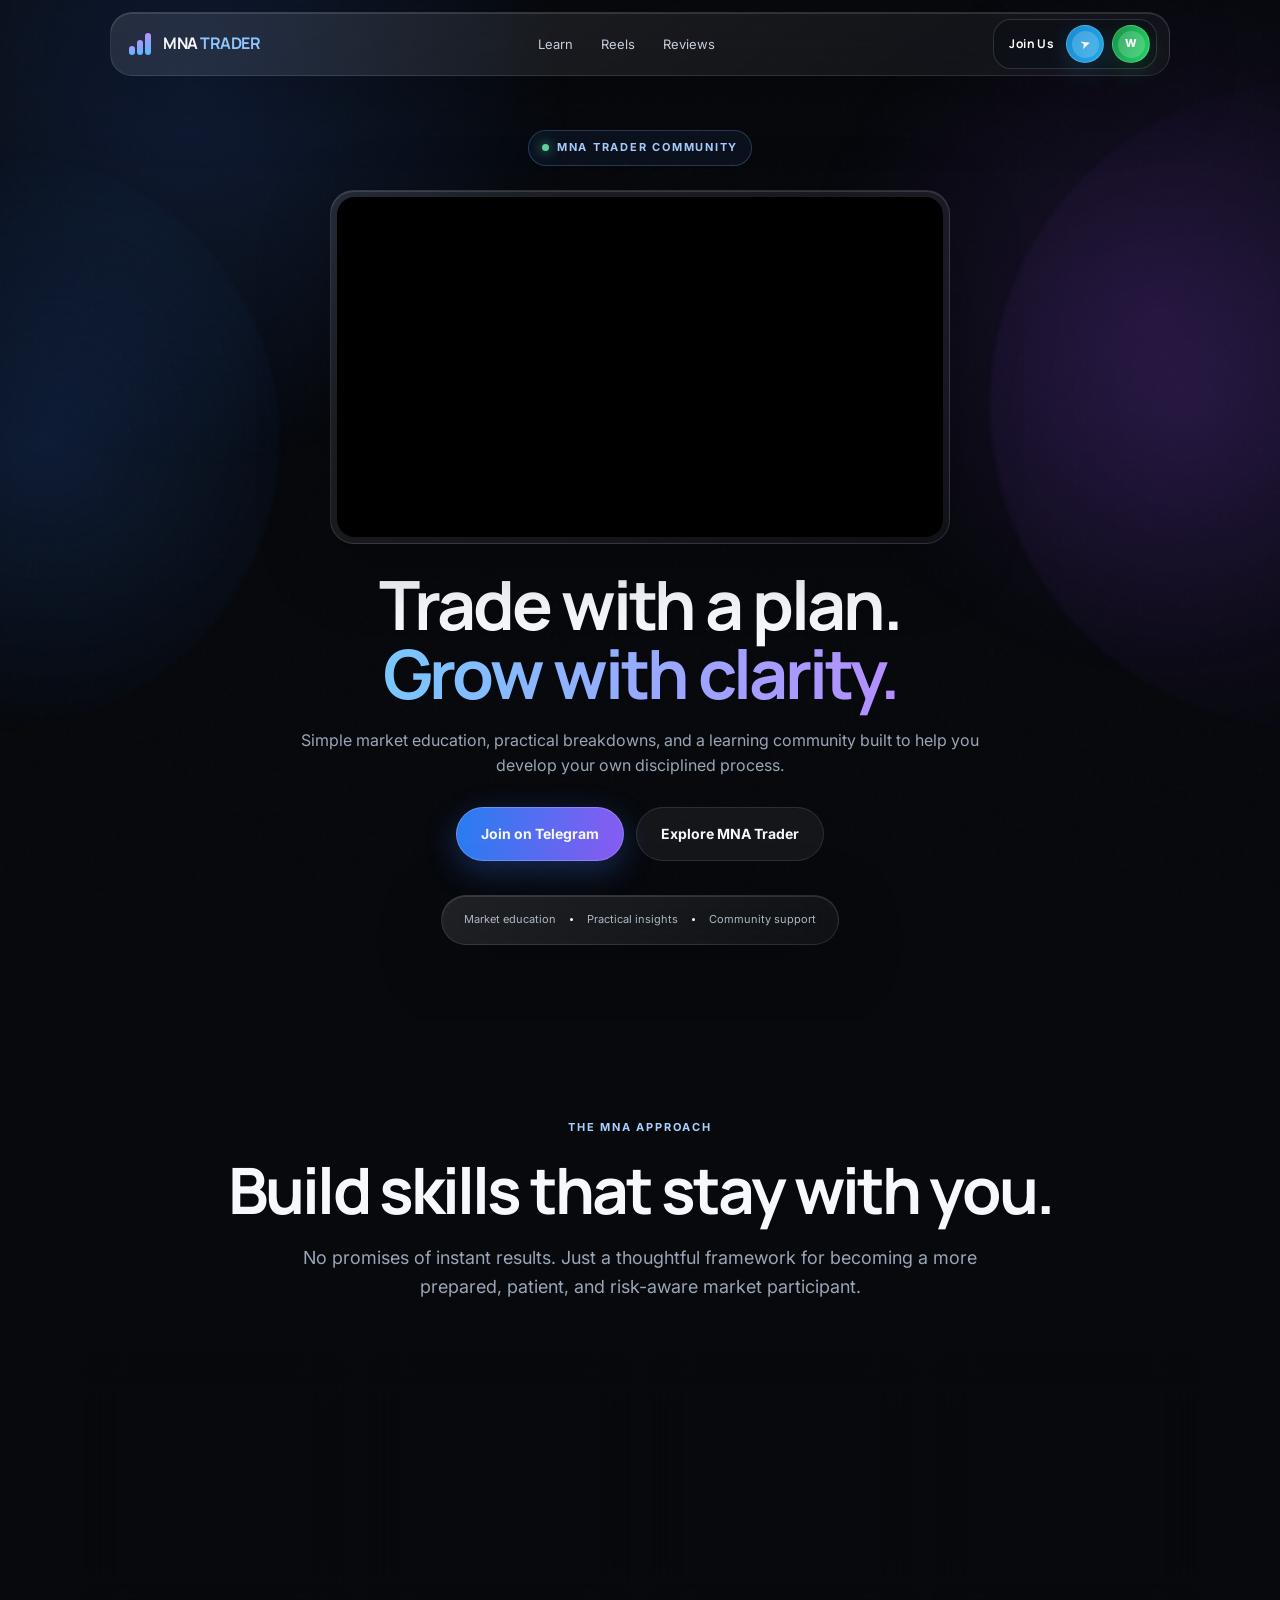
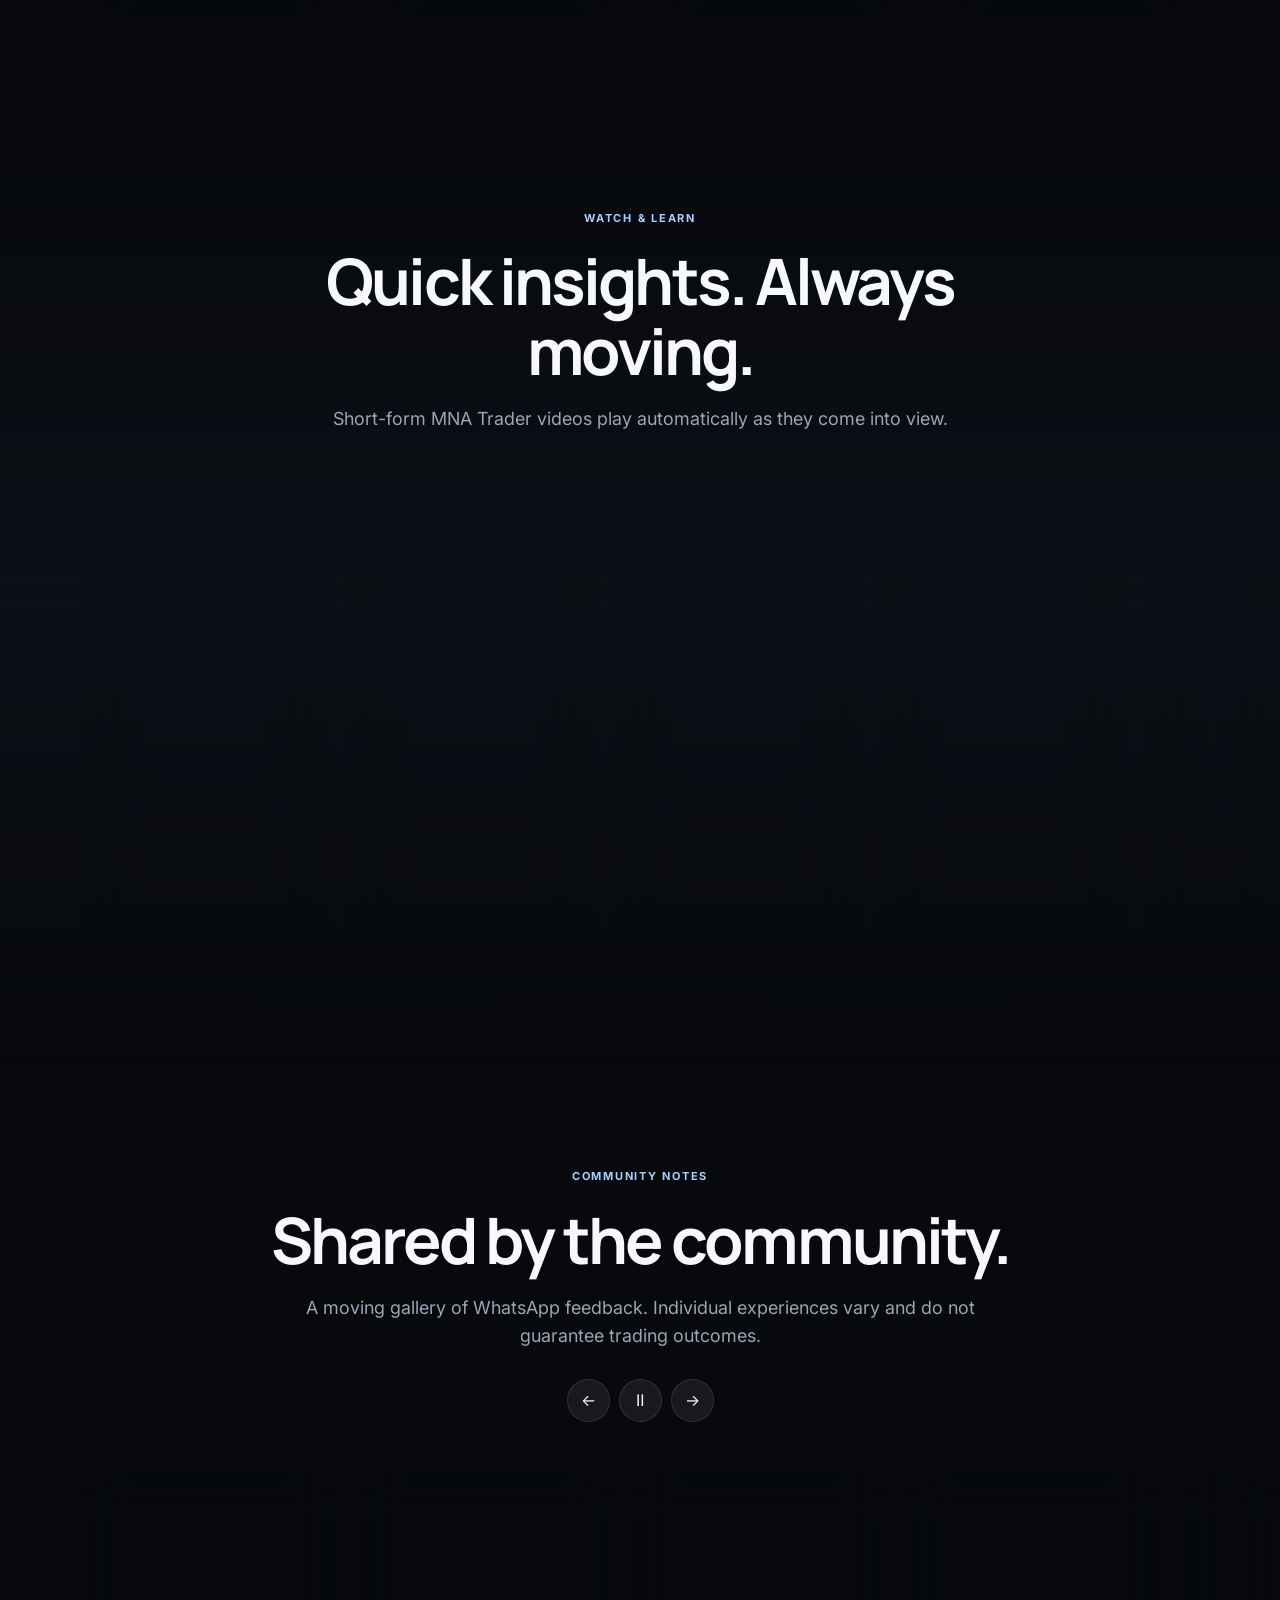
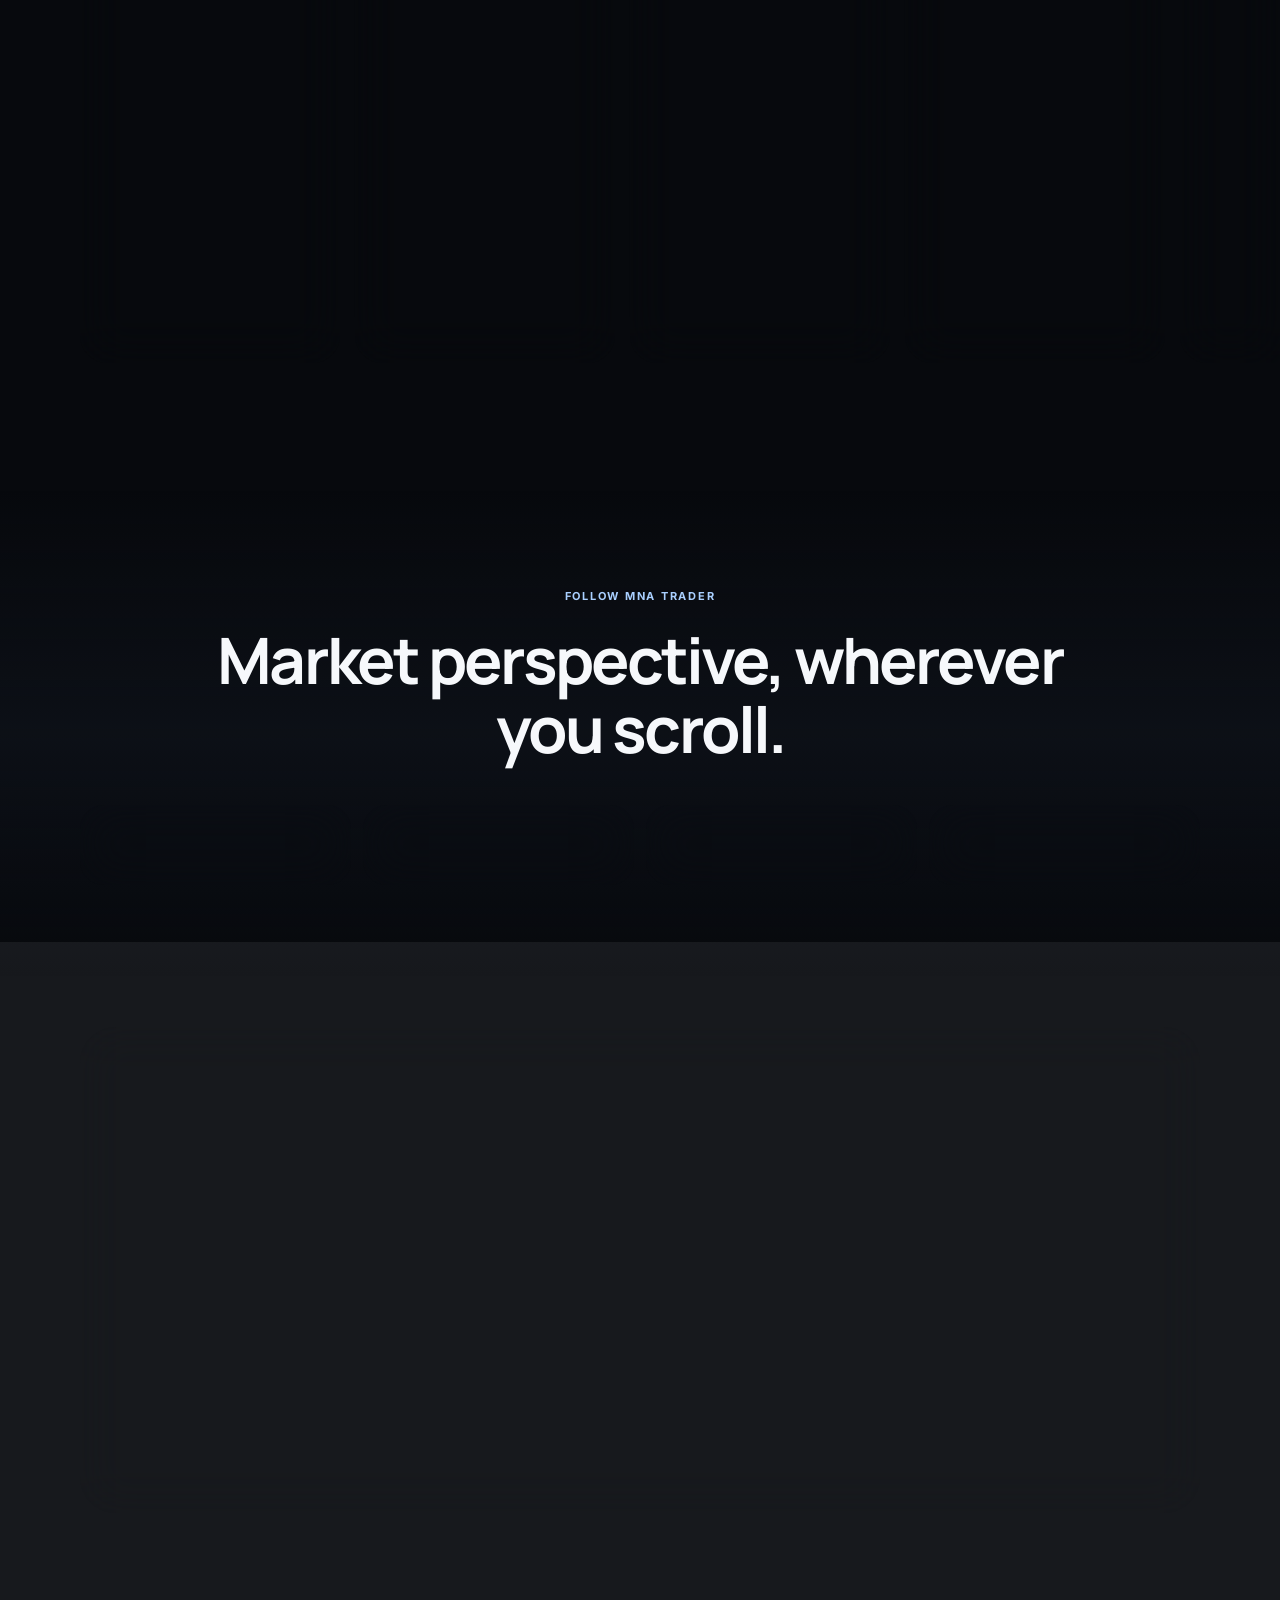
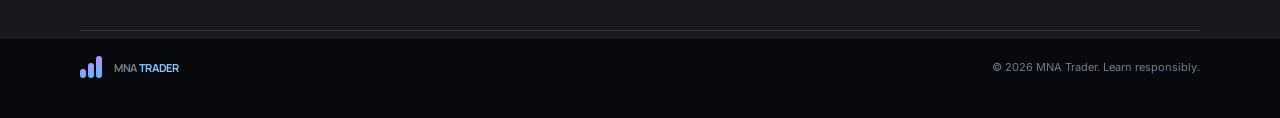
==== index.html @ 32de64db "Refine community header and video reels" ====
<!doctype html>
<html lang="en">
<head>
  <meta charset="utf-8">
  <meta name="viewport" content="width=device-width,initial-scale=1,viewport-fit=cover">
  <meta name="theme-color" content="#080b10">
  <meta name="description" content="MNA Trader — practical market education, trading insights, and a focused learning community.">
  <title>MNA Trader — Learn. Practice. Progress.</title>
  <link rel="preconnect" href="https://fonts.googleapis.com">
  <link rel="preconnect" href="https://fonts.gstatic.com" crossorigin>
  <link href="https://fonts.googleapis.com/css2?family=Inter:wght@400;500;600;700;800&amp;family=Manrope:wght@600;700;800&amp;display=swap" rel="stylesheet">
  <link rel="stylesheet" href="styles.css">
</head>
<body>
  <a class="skip-link" href="#main">Skip to content</a>
  <div class="aurora" aria-hidden="true"></div>
  <header class="nav-shell">
    <nav class="nav glass" aria-label="Main navigation">
      <a class="brand" href="#home" aria-label="MNA Trader home"><span class="brand-icon"><i></i><i></i><i></i></span><span>MNA <b>TRADER</b></span></a>
      <div class="nav-links"><a href="#learn">Learn</a><a href="#reels">Reels</a><a href="#reviews">Reviews</a></div>
      <div class="join-bar" aria-label="Join the MNA Trader community">
        <strong>Join Us</strong>
        <a class="platform-button telegram-button" href="https://t.me/mnatraderofficial12" target="_blank" rel="noopener noreferrer" aria-label="Join MNA Trader on Telegram"><span class="platform-icon" aria-hidden="true">➤</span></a>
        <a class="platform-button whatsapp-button" href="https://whatsapp.com/channel/0029VadVxmPKWEKjRLYmUD0N" target="_blank" rel="noopener noreferrer" aria-label="Join MNA Trader on WhatsApp"><span class="platform-icon" aria-hidden="true">W</span></a>
      </div>
    </nav>
  </header>

  <main id="main">
    <section class="hero section" id="home">
      <div class="hero-orb orb-one" aria-hidden="true"></div><div class="hero-orb orb-two" aria-hidden="true"></div>
      <div class="wrap hero-inner">
        <div class="status"><span></span> MNA Trader community</div>
        <div class="video-shell hero-video glass">
          <iframe src="https://www.youtube.com/embed/bRm7kFNeFwo?autoplay=1&amp;mute=1&amp;loop=1&amp;playlist=bRm7kFNeFwo&amp;controls=1&amp;rel=0" title="MNA Trader introduction" allow="autoplay; encrypted-media; picture-in-picture" allowfullscreen></iframe>
        </div>
        <h1>Trade with a plan.<br><em>Grow with clarity.</em></h1>
        <p class="lead">Simple market education, practical breakdowns, and a learning community built to help you develop your own disciplined process.</p>
        <div class="hero-actions">
          <a class="pill primary" href="https://t.me/mnatraderofficial12" target="_blank" rel="noopener noreferrer">Join on Telegram</a>
          <a class="pill ghost" href="#learn">Explore MNA Trader</a>
        </div>
        <div class="trust-strip glass"><span>Market education</span><i></i><span>Practical insights</span><i></i><span>Community support</span></div>
      </div>
    </section>

    <section class="section learn" id="learn">
      <div class="wrap center"><span class="kicker">The MNA approach</span><h2>Build skills that stay with you.</h2><p class="section-copy">No promises of instant results. Just a thoughtful framework for becoming a more prepared, patient, and risk-aware market participant.</p>
        <div class="benefit-grid">
          <article class="glass"><span class="icon">⌁</span><small>01</small><h3>Read context</h3><p>Learn to identify structure, momentum, and the price areas that matter.</p></article>
          <article class="glass"><span class="icon">◎</span><small>02</small><h3>Manage risk</h3><p>Plan invalidation and position size before thinking about potential reward.</p></article>
          <article class="glass"><span class="icon">◇</span><small>03</small><h3>Build discipline</h3><p>Use repeatable routines to review decisions and improve over time.</p></article>
          <article class="glass"><span class="icon">↗</span><small>04</small><h3>Stay connected</h3><p>Follow regular market content and learn alongside the MNA community.</p></article>
        </div>
      </div>
    </section>

    <section class="section reels-section" id="reels">
      <div class="wrap center"><span class="kicker">Watch &amp; learn</span><h2>Quick insights. Always moving.</h2><p class="section-copy">Short-form MNA Trader videos play automatically as they come into view.</p></div>
      <div class="reel-marquee" tabindex="0" aria-label="MNA Trader video reels. Swipe or scroll horizontally to browse.">
        <div class="reel-track">
          <article class="reel glass"><video loop playsinline preload="metadata"><source src="reels/16%20a%20done%20tws.mp4" type="video/mp4"></video></article>
          <article class="reel glass"><video loop playsinline preload="metadata"><source src="reels/IMG_1175.mp4" type="video/mp4"></video></article>
          <article class="reel glass"><video loop playsinline preload="metadata"><source src="reels/kamiyabiyan_2.mp4" type="video/mp4"></video></article>
          <article class="reel glass"><video loop playsinline preload="metadata"><source src="10%20A%20Rw%20Prob3%201.mp4" type="video/mp4"></video></article>
          <article class="reel glass"><video loop playsinline preload="metadata"><source src="10%20A%20Rw%20Prob3%201_1.mp4" type="video/mp4"></video></article>
        </div>
      </div>
    </section>

    <section class="section reviews-section" id="reviews">
      <div class="wrap center"><span class="kicker">Community notes</span><h2>Shared by the community.</h2><p class="section-copy">A moving gallery of WhatsApp feedback. Individual experiences vary and do not guarantee trading outcomes.</p>
        <div class="review-controls"><button class="round-control prev" type="button" aria-label="Previous reviews">←</button><button class="round-control pause" type="button" aria-label="Pause review carousel">Ⅱ</button><button class="round-control next" type="button" aria-label="Next reviews">→</button></div>
      </div>
      <div class="review-viewport" tabindex="0" aria-label="Community review screenshots"><div class="review-track"></div></div>
    </section>

    <section class="section social-section">
      <div class="wrap center"><span class="kicker">Follow MNA Trader</span><h2>Market perspective, wherever you scroll.</h2>
        <div class="social-grid">
          <a class="social glass whatsapp" href="https://whatsapp.com/channel/0029VadVxmPKWEKjRLYmUD0N" target="_blank" rel="noopener noreferrer"><span>W</span><div><small>Updates on</small><b>WhatsApp</b></div></a>
          <a class="social glass telegram" href="https://t.me/mnatraderofficial12" target="_blank" rel="noopener noreferrer"><span>➤</span><div><small>Community on</small><b>Telegram</b></div></a>
          <a class="social glass tiktok" href="https://www.tiktok.com/@mnatrader.1?_r=1&amp;_t=ZN-990gDScdL7e" target="_blank" rel="noopener noreferrer"><span>♪</span><div><small>Shorts on</small><b>TikTok</b></div></a>
          <a class="social glass youtube" href="https://youtube.com/@mnatrader.1?si=cxPwHXHY-78F4RWt" target="_blank" rel="noopener noreferrer"><span>▶</span><div><small>Videos on</small><b>YouTube</b></div></a>
        </div>
      </div>
    </section>

    <section class="section final-cta"><div class="wrap"><div class="cta-card glass center"><span class="kicker">Your next step</span><h2>Learn the market.<br>Own your decisions.</h2><p>Join MNA Trader for educational market content and community updates.</p><div class="join-bar cta-join-bar" aria-label="Join the MNA Trader community"><strong>Join Us</strong><a class="platform-button telegram-button" href="https://t.me/mnatraderofficial12" target="_blank" rel="noopener noreferrer" aria-label="Join MNA Trader on Telegram"><span class="platform-icon" aria-hidden="true">➤</span></a><a class="platform-button whatsapp-button" href="https://whatsapp.com/channel/0029VadVxmPKWEKjRLYmUD0N" target="_blank" rel="noopener noreferrer" aria-label="Join MNA Trader on WhatsApp"><span class="platform-icon" aria-hidden="true">W</span></a></div><small>Trading involves substantial risk. Content is educational, not financial advice.</small></div></div></section>
  </main>
  <footer><div class="wrap footer-inner"><a class="brand" href="#home"><span class="brand-icon"><i></i><i></i><i></i></span><span>MNA <b>TRADER</b></span></a><p>© <span id="year"></span> MNA Trader. Learn responsibly.</p></div></footer>
  <script src="script.js"></script>
</body>
</html>
---- styles.css ----
:root{--bg:#07090d;--surface:#11151d;--text:#f6f8fb;--muted:#9aa5b5;--blue:#66b4ff;--violet:#a985ff;--line:rgba(255,255,255,.11);--glass:rgba(255,255,255,.065);--display:"Manrope",sans-serif;--sans:"Inter",sans-serif}*{box-sizing:border-box}html{scroll-behavior:smooth}body{margin:0;background:var(--bg);color:var(--text);font-family:var(--sans);line-height:1.6;overflow-x:hidden}body:before{content:"";position:fixed;inset:0;pointer-events:none;opacity:.018;background-image:url("data:image/svg+xml,%3Csvg viewBox='0 0 160 160' xmlns='http://www.w3.org/2000/svg'%3E%3Cfilter id='n'%3E%3CfeTurbulence baseFrequency='.8' numOctaves='4'/%3E%3C/filter%3E%3Crect width='100%25' height='100%25' filter='url(%23n)'/%3E%3C/svg%3E")}a{color:inherit;text-decoration:none}button{font:inherit;color:inherit}.wrap{width:min(1120px,calc(100% - 32px));margin:auto}.narrow{max-width:900px}.section{padding:92px 0;position:relative}.center{text-align:center}.glass{background:linear-gradient(145deg,rgba(255,255,255,.1),rgba(255,255,255,.035));border:1px solid var(--line);box-shadow:inset 0 1px 0 rgba(255,255,255,.12),0 20px 70px rgba(0,0,0,.25);backdrop-filter:blur(24px);-webkit-backdrop-filter:blur(24px)}.skip-link{position:fixed;z-index:100;left:12px;top:12px;padding:10px;background:#fff;color:#000;transform:translateY(-150%);border-radius:12px}.skip-link:focus{transform:none}.aurora{position:fixed;inset:0;pointer-events:none;background:radial-gradient(circle at 15% 10%,rgba(61,125,255,.17),transparent 28%),radial-gradient(circle at 90% 35%,rgba(155,78,255,.13),transparent 28%)}.nav-shell{position:fixed;z-index:50;left:0;right:0;top:max(12px,env(safe-area-inset-top));padding:0 14px}.nav{max-width:1060px;margin:auto;height:64px;border-radius:22px;padding:0 12px 0 18px;display:flex;align-items:center;justify-content:space-between}.brand{display:flex;align-items:center;gap:9px;font-family:var(--display);font-weight:700;letter-spacing:-.03em}.brand b{color:#8dc8ff}.brand-icon{display:flex;align-items:end;gap:2px;width:25px;height:22px}.brand-icon i{display:block;width:6px;background:linear-gradient(#b792ff,#58b9ff);border-radius:4px}.brand-icon i:nth-child(1){height:9px}.brand-icon i:nth-child(2){height:15px}.brand-icon i:nth-child(3){height:22px}.nav-links{display:flex;gap:28px;font-size:13px;color:#c6ceda}.nav-links a:hover{color:#fff}.pill{min-height:54px;border-radius:999px;padding:0 24px;display:inline-flex;align-items:center;justify-content:center;gap:14px;font-weight:700;font-size:14px;border:1px solid var(--line);transition:.25s}.pill:hover{transform:translateY(-2px);filter:brightness(1.1)}.nav-community{display:flex;align-items:center;gap:8px}.platform-button{min-height:42px;padding:0 15px;border:1px solid rgba(255,255,255,.2);border-radius:999px;display:inline-flex;align-items:center;gap:8px;font-size:11px;font-weight:700;transition:transform .2s,filter .2s,box-shadow .2s}.platform-button:hover{transform:translateY(-2px);filter:brightness(1.08)}.platform-icon{width:24px;height:24px;border-radius:50%;display:grid;place-items:center;font-size:11px;font-weight:800;background:rgba(255,255,255,.18)}.telegram-button{background:linear-gradient(115deg,#168bd2,#28a8ea);box-shadow:0 8px 24px rgba(34,158,217,.2)}.telegram-button .platform-icon{transform:rotate(-18deg)}.whatsapp-button{background:linear-gradient(115deg,#159447,#25d366);box-shadow:0 8px 24px rgba(37,211,102,.18)}.primary{background:linear-gradient(100deg,#277df1,#8a5bf2);border-color:rgba(255,255,255,.22);box-shadow:0 10px 32px rgba(61,119,255,.3)}.ghost{background:rgba(255,255,255,.055)}.hero{min-height:850px;display:flex;align-items:center;overflow:hidden;padding-top:150px}.hero-inner{position:relative;z-index:2;text-align:center;max-width:940px}.status,.kicker{display:inline-flex;align-items:center;gap:8px;color:#a9cfff;text-transform:uppercase;letter-spacing:.16em;font-size:11px;font-weight:700}.status{padding:8px 13px;border:1px solid rgba(126,185,255,.25);border-radius:999px;background:rgba(80,135,255,.08)}.status span{width:7px;height:7px;border-radius:50%;background:#62d69f;box-shadow:0 0 12px #62d69f}h1,h2,h3,p{margin-top:0}h1,h2,h3{font-family:var(--display);letter-spacing:-.045em}h1{font-size:clamp(50px,8.2vw,100px);line-height:1.01;margin:28px 0 27px}h1 em{font-style:normal;background:linear-gradient(100deg,#78c8ff,#b58dff);-webkit-background-clip:text;background-clip:text;color:transparent}.lead,.section-copy{color:var(--muted);font-size:18px;max-width:680px;margin:0 auto}.hero-actions{display:flex;justify-content:center;gap:12px;margin:36px 0 44px}.trust-strip{width:max-content;max-width:100%;margin:auto;padding:15px 22px;border-radius:999px;display:flex;align-items:center;justify-content:center;gap:14px;color:#aeb7c3;font-size:11px}.trust-strip i{width:3px;height:3px;border-radius:50%;background:#fff}.hero-orb{position:absolute;border-radius:50%;filter:blur(2px);opacity:.5}.orb-one{width:580px;height:580px;left:-300px;top:150px;background:radial-gradient(circle at 60%,rgba(53,128,255,.34),transparent 67%)}.orb-two{width:650px;height:650px;right:-360px;top:80px;background:radial-gradient(circle at 30%,rgba(151,77,255,.28),transparent 67%)}h2{font-size:clamp(36px,6vw,64px);line-height:1.08;margin:17px auto 20px;max-width:850px}.watch,.reels-section,.social-section{background:linear-gradient(180deg,transparent,rgba(17,22,31,.55),transparent)}.video-shell{margin-top:42px;padding:8px;border-radius:32px;overflow:hidden}.video-shell iframe{display:block;width:100%;aspect-ratio:16/9;border:0;border-radius:24px;background:#000}.microcopy{color:#707c8c;font-size:11px;margin:14px 0}.microcopy span{color:#54d995}.benefit-grid{display:grid;grid-template-columns:repeat(4,1fr);gap:14px;margin-top:48px;text-align:left}.benefit-grid article{border-radius:26px;padding:26px;min-height:270px;position:relative}.benefit-grid small{position:absolute;right:22px;top:20px;color:#687487}.icon{width:50px;height:50px;display:grid;place-items:center;border-radius:17px;background:linear-gradient(140deg,rgba(78,164,255,.25),rgba(145,91,245,.18));color:#91caff;font-size:24px}.benefit-grid h3{font-size:20px;margin:40px 0 8px}.benefit-grid p{font-size:13px;color:var(--muted);margin:0}.reel-marquee{overflow-x:auto;overflow-y:hidden;margin-top:45px;padding:20px 0 35px;scrollbar-width:none;scroll-snap-type:x mandatory;overscroll-behavior-inline:contain;-webkit-overflow-scrolling:touch;touch-action:pan-x}.reel-marquee::-webkit-scrollbar{display:none}.reel-track{display:flex;width:max-content;gap:16px;padding:0 max(16px,calc((100vw - 1120px)/2))}.reel{width:250px;aspect-ratio:9/16;border-radius:30px;padding:6px;overflow:hidden;position:relative;flex:none;scroll-snap-align:center}.reel video{width:100%;height:100%;display:block;object-fit:cover;border-radius:24px;background:#111}.sound-toggle{position:absolute;right:15px;bottom:15px;border:1px solid rgba(255,255,255,.18);background:rgba(5,8,12,.65);backdrop-filter:blur(10px);border-radius:999px;padding:7px 10px;font-size:9px;cursor:pointer}.review-controls{display:flex;justify-content:center;gap:9px;margin:28px 0 35px}.round-control{width:43px;height:43px;border-radius:50%;border:1px solid var(--line);background:var(--glass);cursor:pointer;transition:.2s}.round-control:hover{background:rgba(255,255,255,.14)}.review-viewport{overflow:auto;scrollbar-width:none;scroll-snap-type:x mandatory;padding:10px 0 35px}.review-viewport::-webkit-scrollbar{display:none}.review-track{display:flex;gap:15px;width:max-content;padding:0 max(16px,calc((100vw - 1120px)/2))}.review-card{width:260px;flex:none;padding:7px;border-radius:27px;scroll-snap-align:center}.review-card img{width:100%;height:480px;display:block;object-fit:cover;object-position:top;border-radius:21px;background:#111}.social-grid{display:grid;grid-template-columns:repeat(4,1fr);gap:12px;margin-top:42px}.social{padding:18px;border-radius:24px;display:flex;align-items:center;text-align:left;gap:12px;transition:.25s}.social:hover{transform:translateY(-4px)}.social>span{width:42px;height:42px;border-radius:14px;display:grid;place-items:center;background:rgba(255,255,255,.08);font-weight:800}.social div{display:flex;flex-direction:column}.social small{color:var(--muted);font-size:10px}.social b{font-size:14px}.social i{margin-left:auto;font-style:normal;color:#7d8897}.whatsapp>span{color:#4ddd8a}.telegram>span{color:#62baff}.tiktok>span{color:#ff78b1}.youtube>span{color:#ff6c6c}.final-cta{padding-top:50px}.cta-card{padding:70px 25px;border-radius:36px;background:radial-gradient(circle at 50% 0,rgba(107,109,255,.23),transparent 55%),var(--glass)}.cta-card p{color:var(--muted)}.cta-card .pill{margin:10px 0 25px}.cta-card small{display:block;color:#727d8c;font-size:10px}footer{padding:25px 0 40px}.footer-inner{border-top:1px solid var(--line);padding-top:25px;display:flex;align-items:center;justify-content:space-between;color:#737e8c;font-size:11px}.footer-inner p{margin:0}@media(max-width:900px){.nav-links{display:none}.benefit-grid,.social-grid{grid-template-columns:1fr 1fr}.hero{min-height:780px}.section{padding:76px 0}}@media(max-width:620px){.nav{height:58px;border-radius:20px;padding-left:14px}.brand{font-size:13px}.nav-community{gap:5px}.platform-button{min-height:38px;padding:0 8px}.platform-label{display:none}.platform-icon{width:22px;height:22px}.hero{padding-top:125px;min-height:760px}.hero-actions{flex-direction:column;max-width:310px;margin:32px auto 40px}.trust-strip{border-radius:22px;flex-wrap:wrap;gap:8px 12px;padding:12px 16px}.trust-strip span{font-size:9px}h1{font-size:49px}.lead,.section-copy{font-size:15px}.video-shell{border-radius:23px;padding:5px;margin-top:32px}.video-shell iframe{border-radius:18px}.benefit-grid{grid-template-columns:1fr;gap:12px}.benefit-grid article{min-height:220px}.social-grid{grid-template-columns:1fr}.reel{width:210px}.review-card{width:230px}.review-card img{height:425px}.cta-card{padding:55px 20px;border-radius:28px}.footer-inner{flex-direction:column;gap:15px;text-align:center}}@media(prefers-reduced-motion:reduce){html{scroll-behavior:auto}}

/* Shared community join bar */
.join-bar{display:flex;align-items:center;gap:8px;padding:5px 6px 5px 15px;border:1px solid rgba(255,255,255,.14);border-radius:18px;background:rgba(8,12,19,.42)}
.join-bar strong{margin-right:4px;color:#fff;font-family:var(--display);font-size:12px;letter-spacing:.03em;white-space:nowrap}
.join-bar .platform-button{width:38px;min-height:38px;padding:0;justify-content:center}
.join-bar .platform-icon{width:27px;height:27px}
.hero{min-height:auto;padding-top:130px;padding-bottom:76px}
.hero-video{width:min(620px,100%);margin:24px auto 0;padding:6px;border-radius:24px}
.hero-video iframe{border-radius:18px}
.hero h1{font-size:clamp(38px,5.5vw,68px);margin:26px 0 20px}
.hero .lead{font-size:16px}
.hero-actions{margin:28px 0 34px}
.social{justify-content:center;text-align:center}
.social div{align-items:center}
.cta-join-bar{width:max-content;max-width:100%;margin:26px auto}
.cta-card .cta-join-bar+small{margin-top:4px}
@media(max-width:620px){.nav{padding-right:7px}.join-bar{gap:5px;padding:4px 5px 4px 10px}.join-bar strong{font-size:11px;margin-right:2px}.join-bar .platform-button{width:34px;min-height:34px}.join-bar .platform-icon{width:24px;height:24px}.hero{padding-top:105px;min-height:auto}.hero-video{width:min(100%,480px);margin-top:18px}.hero h1{font-size:38px;line-height:1.06;margin-top:22px}}
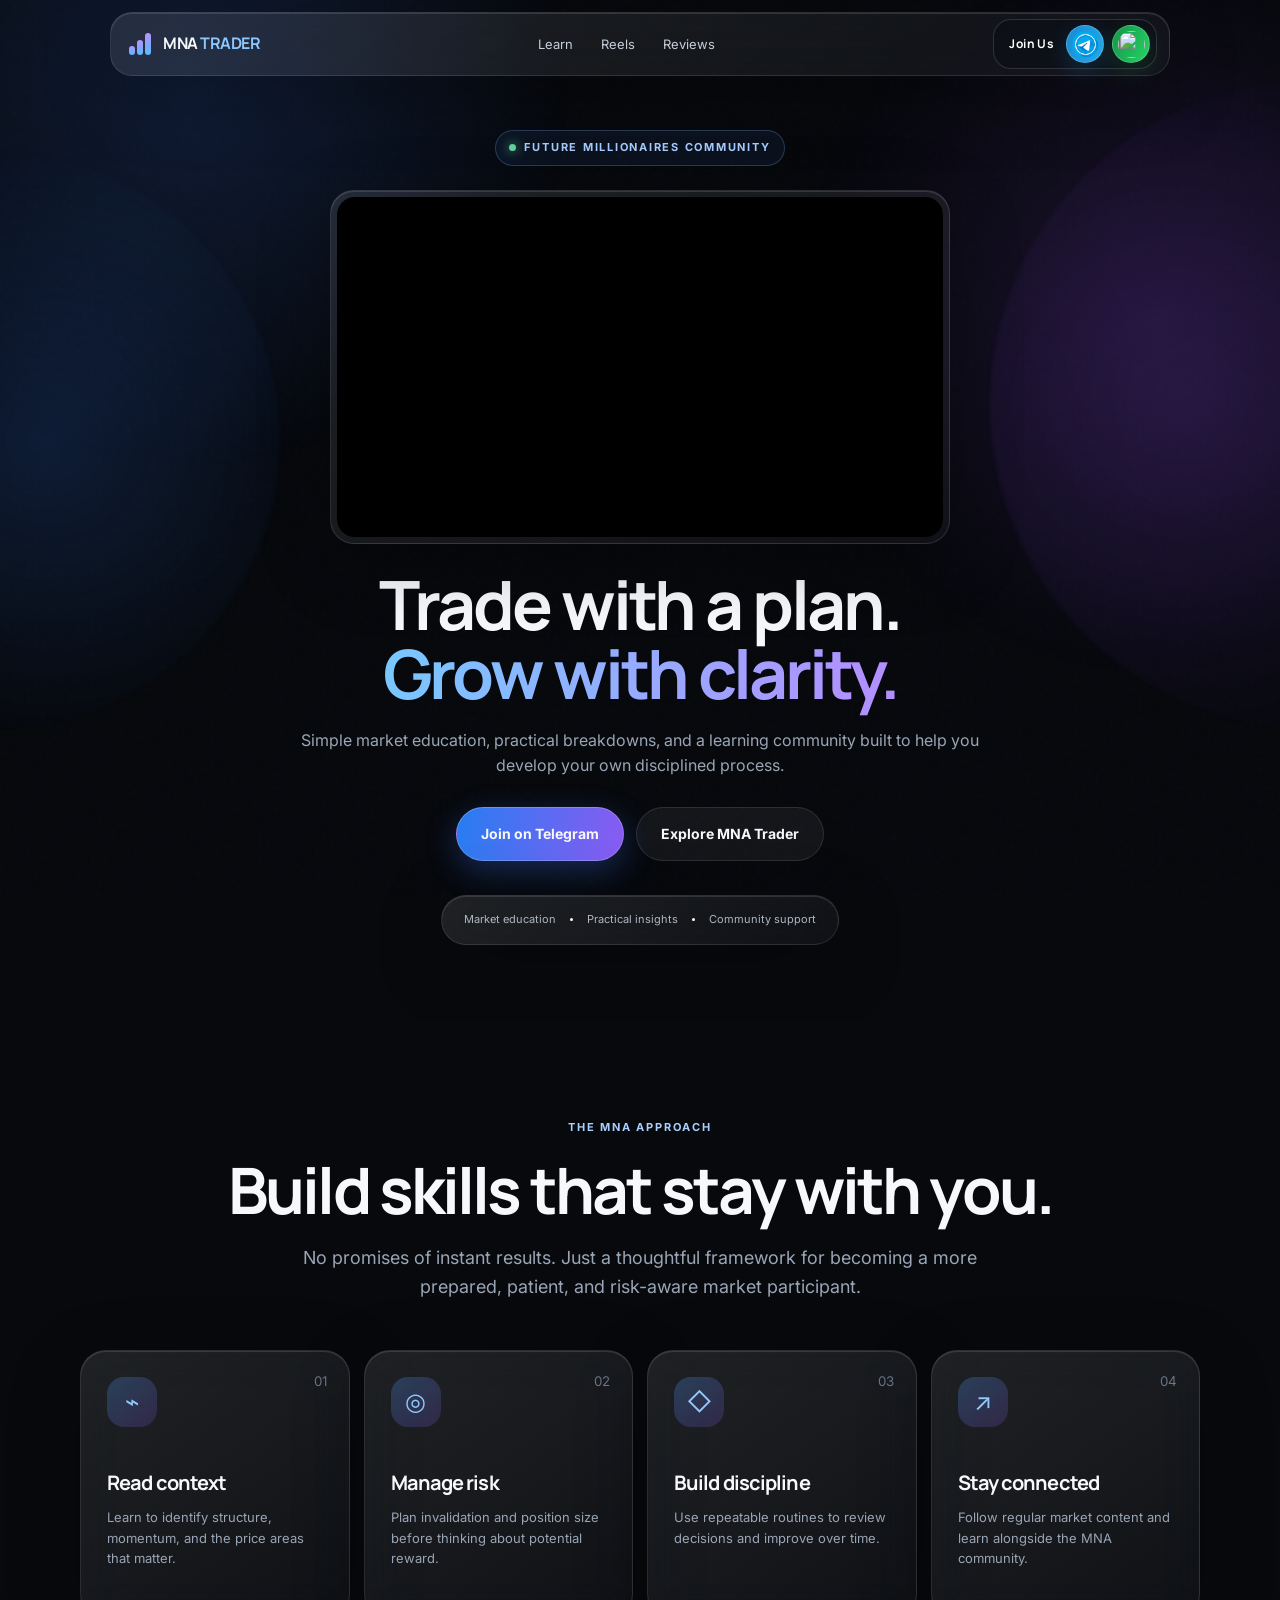
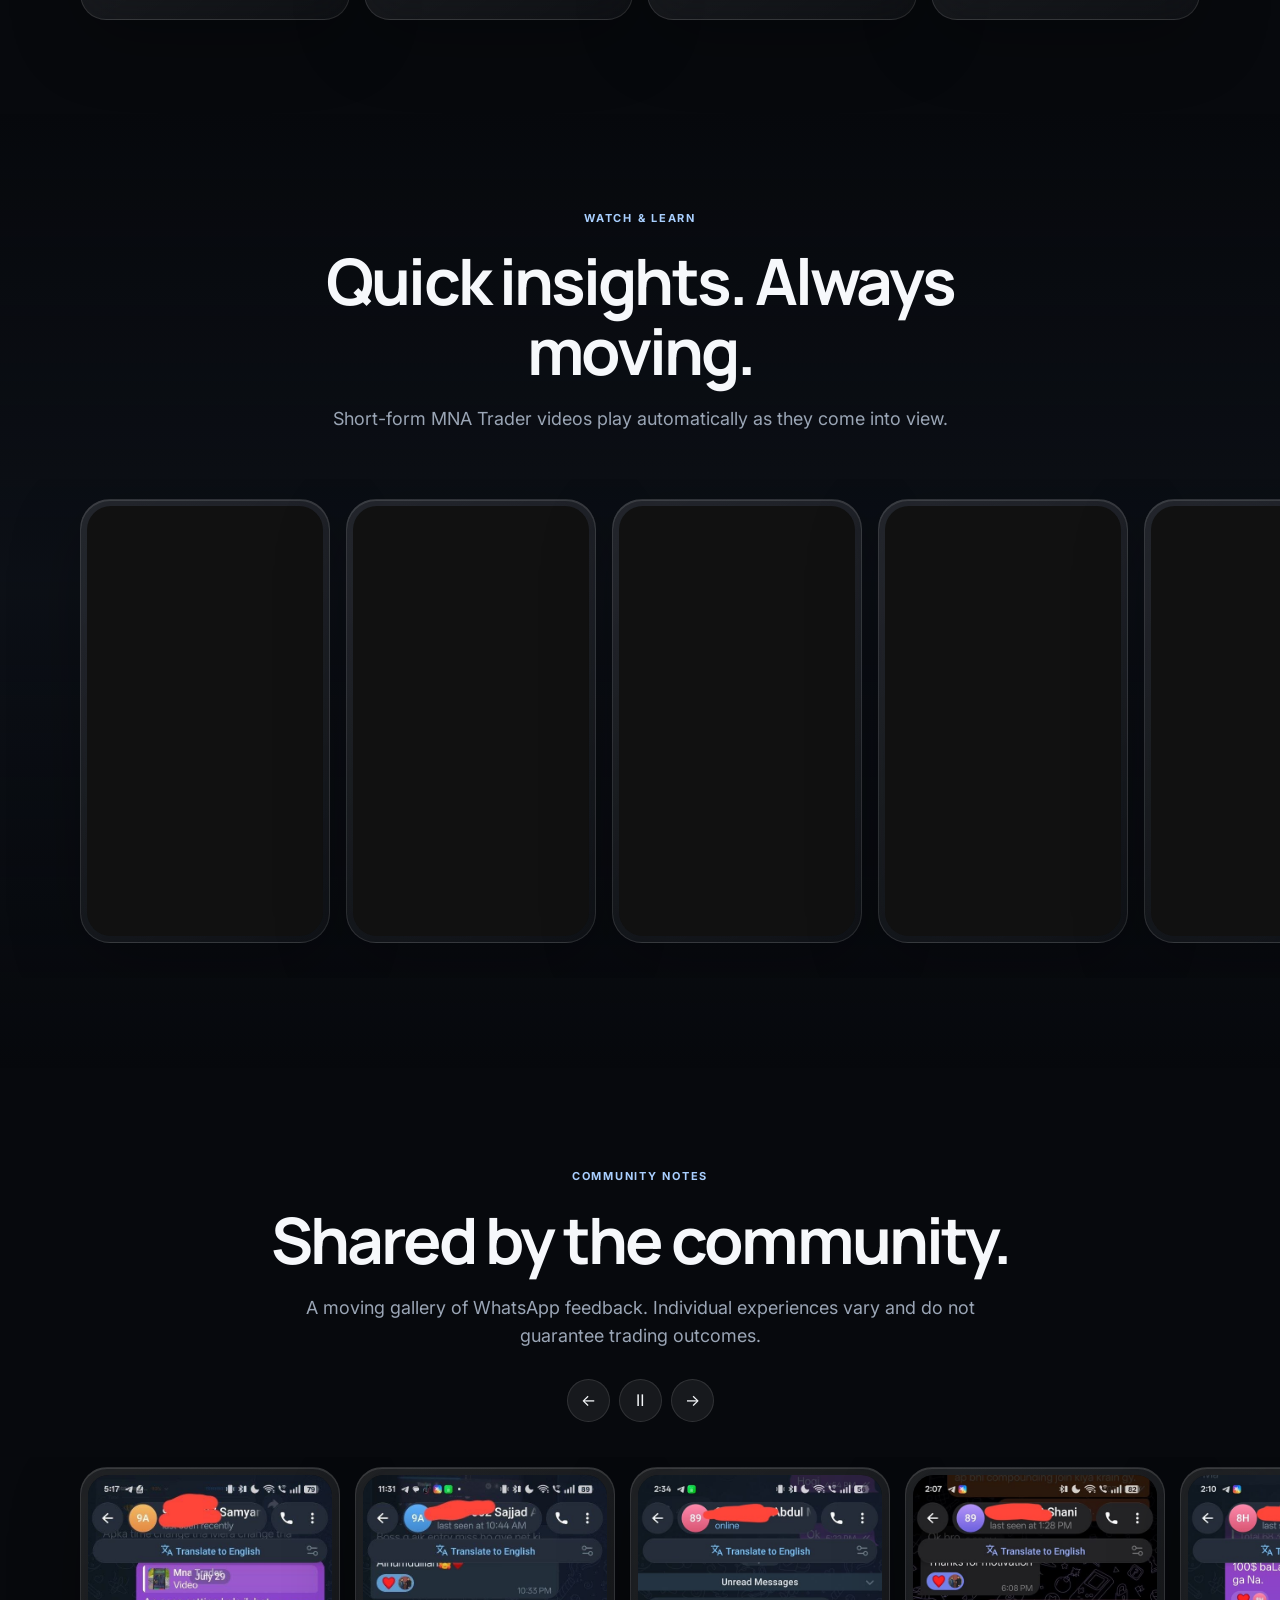
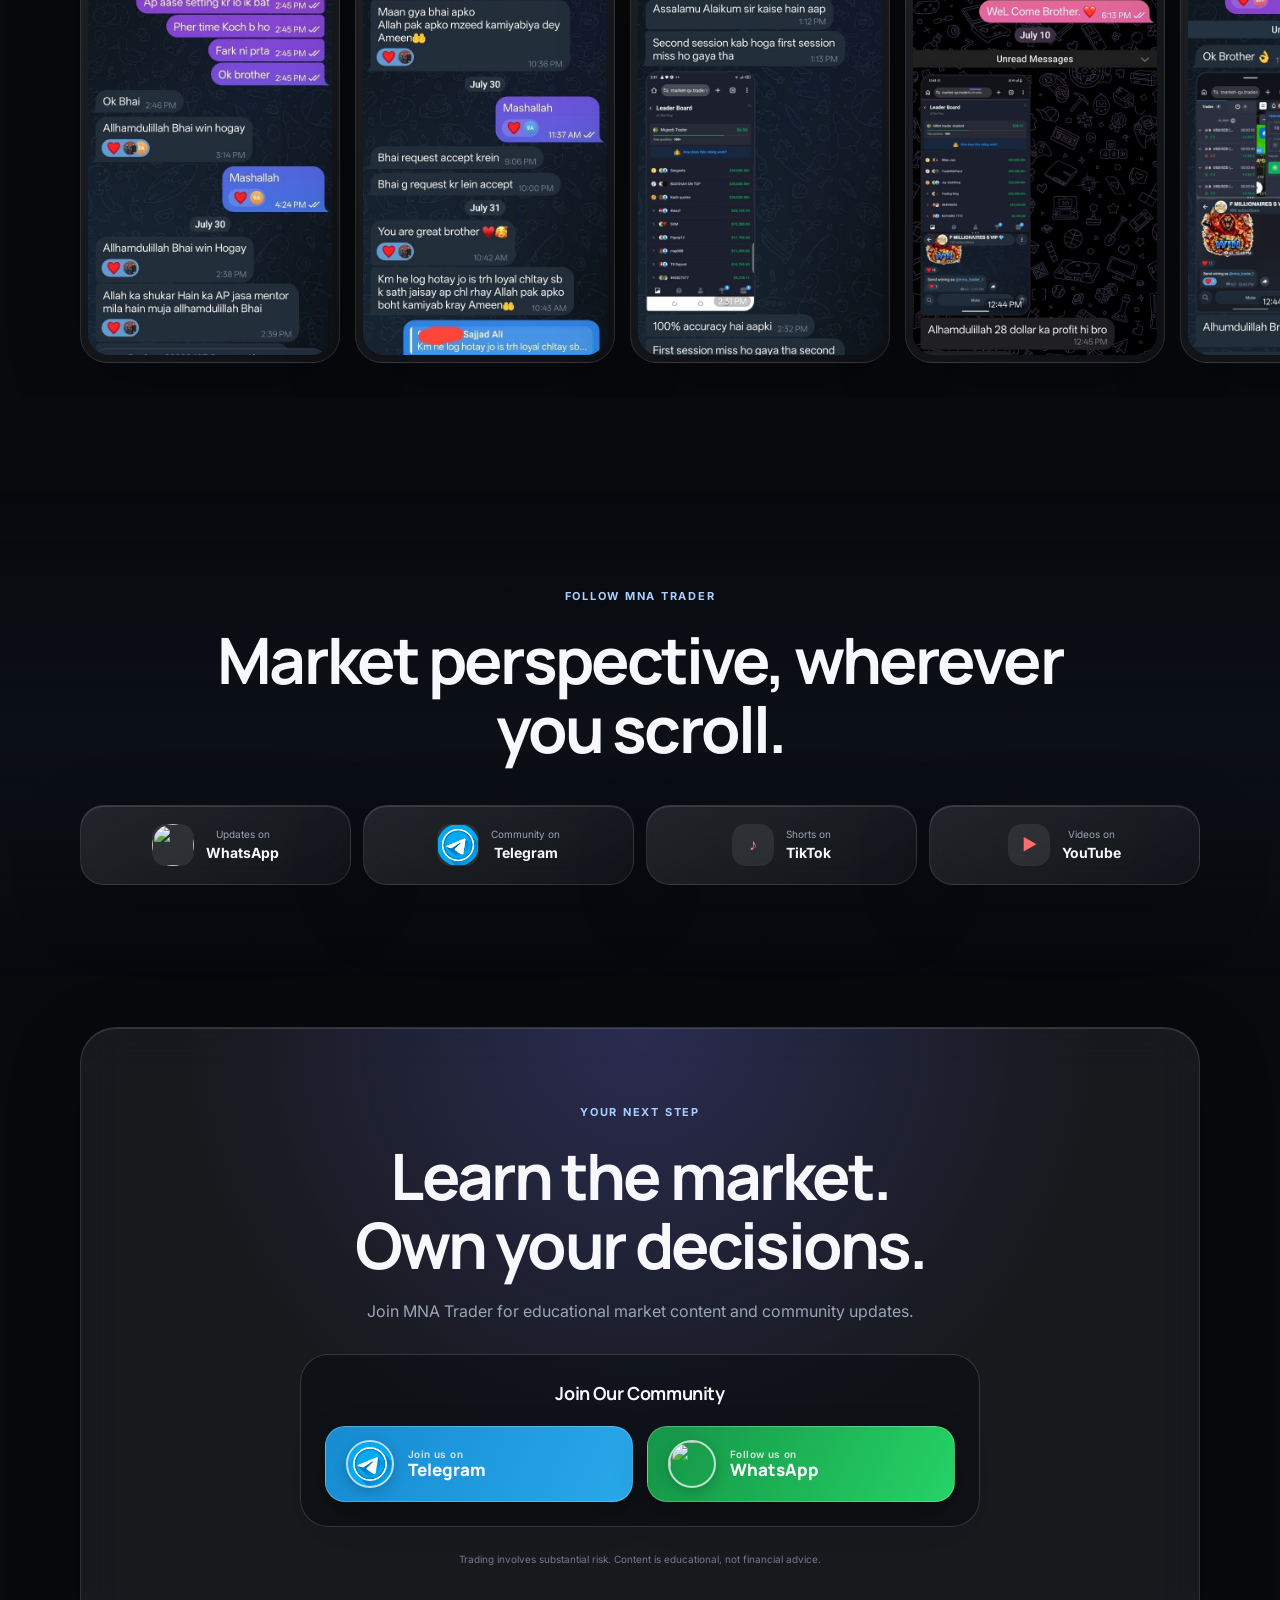
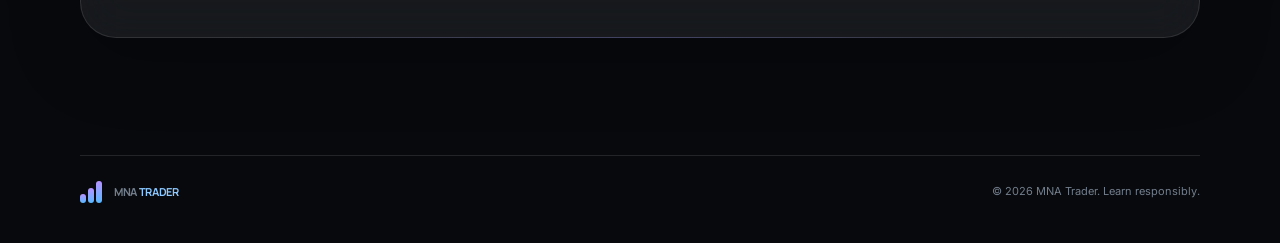
==== commit 6c41749e: "Polish community links and enable video sound" ====
--- a/index.html
+++ b/index.html
@@ -20,8 +20,8 @@
       <div class="nav-links"><a href="#learn">Learn</a><a href="#reels">Reels</a><a href="#reviews">Reviews</a></div>
       <div class="join-bar" aria-label="Join the MNA Trader community">
         <strong>Join Us</strong>
-        <a class="platform-button telegram-button" href="https://t.me/mnatraderofficial12" target="_blank" rel="noopener noreferrer" aria-label="Join MNA Trader on Telegram"><span class="platform-icon" aria-hidden="true">➤</span></a>
-        <a class="platform-button whatsapp-button" href="https://whatsapp.com/channel/0029VadVxmPKWEKjRLYmUD0N" target="_blank" rel="noopener noreferrer" aria-label="Join MNA Trader on WhatsApp"><span class="platform-icon" aria-hidden="true">W</span></a>
+        <a class="platform-button telegram-button" href="https://t.me/mnatraderofficial12" target="_blank" rel="noopener noreferrer" aria-label="Join MNA Trader on Telegram"><img class="platform-logo" src="source/tg_logo.png" alt=""></a>
+        <a class="platform-button whatsapp-button" href="https://whatsapp.com/channel/0029VadVxmPKWEKjRLYmUD0N" target="_blank" rel="noopener noreferrer" aria-label="Join MNA Trader on WhatsApp"><img class="platform-logo" src="source/wa_logo.jpg" alt=""></a>
       </div>
     </nav>
   </header>
@@ -30,9 +30,9 @@
     <section class="hero section" id="home">
       <div class="hero-orb orb-one" aria-hidden="true"></div><div class="hero-orb orb-two" aria-hidden="true"></div>
       <div class="wrap hero-inner">
-        <div class="status"><span></span> MNA Trader community</div>
+        <div class="status"><span></span> Future Millionaires Community</div>
         <div class="video-shell hero-video glass">
-          <iframe src="https://www.youtube.com/embed/bRm7kFNeFwo?autoplay=1&amp;mute=1&amp;loop=1&amp;playlist=bRm7kFNeFwo&amp;controls=1&amp;rel=0" title="MNA Trader introduction" allow="autoplay; encrypted-media; picture-in-picture" allowfullscreen></iframe>
+          <iframe src="https://www.youtube.com/embed/bRm7kFNeFwo?autoplay=0&amp;mute=0&amp;controls=1&amp;rel=0" title="MNA Trader introduction — press play to watch with sound" allow="autoplay; encrypted-media; picture-in-picture" allowfullscreen></iframe>
         </div>
         <h1>Trade with a plan.<br><em>Grow with clarity.</em></h1>
         <p class="lead">Simple market education, practical breakdowns, and a learning community built to help you develop your own disciplined process.</p>
@@ -78,15 +78,15 @@
     <section class="section social-section">
       <div class="wrap center"><span class="kicker">Follow MNA Trader</span><h2>Market perspective, wherever you scroll.</h2>
         <div class="social-grid">
-          <a class="social glass whatsapp" href="https://whatsapp.com/channel/0029VadVxmPKWEKjRLYmUD0N" target="_blank" rel="noopener noreferrer"><span>W</span><div><small>Updates on</small><b>WhatsApp</b></div></a>
-          <a class="social glass telegram" href="https://t.me/mnatraderofficial12" target="_blank" rel="noopener noreferrer"><span>➤</span><div><small>Community on</small><b>Telegram</b></div></a>
+          <a class="social glass whatsapp" href="https://whatsapp.com/channel/0029VadVxmPKWEKjRLYmUD0N" target="_blank" rel="noopener noreferrer"><span><img class="platform-logo" src="source/wa_logo.jpg" alt=""></span><div><small>Updates on</small><b>WhatsApp</b></div></a>
+          <a class="social glass telegram" href="https://t.me/mnatraderofficial12" target="_blank" rel="noopener noreferrer"><span><img class="platform-logo" src="source/tg_logo.png" alt=""></span><div><small>Community on</small><b>Telegram</b></div></a>
           <a class="social glass tiktok" href="https://www.tiktok.com/@mnatrader.1?_r=1&amp;_t=ZN-990gDScdL7e" target="_blank" rel="noopener noreferrer"><span>♪</span><div><small>Shorts on</small><b>TikTok</b></div></a>
           <a class="social glass youtube" href="https://youtube.com/@mnatrader.1?si=cxPwHXHY-78F4RWt" target="_blank" rel="noopener noreferrer"><span>▶</span><div><small>Videos on</small><b>YouTube</b></div></a>
         </div>
       </div>
     </section>
 
-    <section class="section final-cta"><div class="wrap"><div class="cta-card glass center"><span class="kicker">Your next step</span><h2>Learn the market.<br>Own your decisions.</h2><p>Join MNA Trader for educational market content and community updates.</p><div class="join-bar cta-join-bar" aria-label="Join the MNA Trader community"><strong>Join Us</strong><a class="platform-button telegram-button" href="https://t.me/mnatraderofficial12" target="_blank" rel="noopener noreferrer" aria-label="Join MNA Trader on Telegram"><span class="platform-icon" aria-hidden="true">➤</span></a><a class="platform-button whatsapp-button" href="https://whatsapp.com/channel/0029VadVxmPKWEKjRLYmUD0N" target="_blank" rel="noopener noreferrer" aria-label="Join MNA Trader on WhatsApp"><span class="platform-icon" aria-hidden="true">W</span></a></div><small>Trading involves substantial risk. Content is educational, not financial advice.</small></div></div></section>
+    <section class="section final-cta"><div class="wrap"><div class="cta-card glass center"><span class="kicker">Your next step</span><h2>Learn the market.<br>Own your decisions.</h2><p>Join MNA Trader for educational market content and community updates.</p><div class="cta-join-bar" aria-label="Join the MNA Trader community"><strong>Join Our Community</strong><div class="cta-platforms"><a class="cta-platform telegram-button" href="https://t.me/mnatraderofficial12" target="_blank" rel="noopener noreferrer"><img class="platform-logo" src="source/tg_logo.png" alt=""><span><small>Join us on</small>Telegram</span></a><a class="cta-platform whatsapp-button" href="https://whatsapp.com/channel/0029VadVxmPKWEKjRLYmUD0N" target="_blank" rel="noopener noreferrer"><img class="platform-logo" src="source/wa_logo.jpg" alt=""><span><small>Follow us on</small>WhatsApp</span></a></div></div><small>Trading involves substantial risk. Content is educational, not financial advice.</small></div></div></section>
   </main>
   <footer><div class="wrap footer-inner"><a class="brand" href="#home"><span class="brand-icon"><i></i><i></i><i></i></span><span>MNA <b>TRADER</b></span></a><p>© <span id="year"></span> MNA Trader. Learn responsibly.</p></div></footer>
   <script src="script.js"></script>
--- a/styles.css
+++ b/styles.css
@@ -5,6 +5,8 @@
 .join-bar strong{margin-right:4px;color:#fff;font-family:var(--display);font-size:12px;letter-spacing:.03em;white-space:nowrap}
 .join-bar .platform-button{width:38px;min-height:38px;padding:0;justify-content:center}
 .join-bar .platform-icon{width:27px;height:27px}
+.platform-logo{display:block;width:100%;height:100%;object-fit:cover;border-radius:50%}
+.join-bar .platform-logo{width:27px;height:27px}
 .hero{min-height:auto;padding-top:130px;padding-bottom:76px}
 .hero-video{width:min(620px,100%);margin:24px auto 0;padding:6px;border-radius:24px}
 .hero-video iframe{border-radius:18px}
@@ -13,6 +15,13 @@
 .hero-actions{margin:28px 0 34px}
 .social{justify-content:center;text-align:center}
 .social div{align-items:center}
-.cta-join-bar{width:max-content;max-width:100%;margin:26px auto}
-.cta-card .cta-join-bar+small{margin-top:4px}
-@media(max-width:620px){.nav{padding-right:7px}.join-bar{gap:5px;padding:4px 5px 4px 10px}.join-bar strong{font-size:11px;margin-right:2px}.join-bar .platform-button{width:34px;min-height:34px}.join-bar .platform-icon{width:24px;height:24px}.hero{padding-top:105px;min-height:auto}.hero-video{width:min(100%,480px);margin-top:18px}.hero h1{font-size:38px;line-height:1.06;margin-top:22px}}
+.cta-join-bar{width:min(680px,100%);margin:30px auto 24px;padding:24px;border:1px solid rgba(255,255,255,.16);border-radius:28px;background:rgba(5,9,15,.46)}
+.cta-join-bar>strong{display:block;margin-bottom:18px;font-family:var(--display);font-size:18px;letter-spacing:-.02em}
+.cta-platforms{display:grid;grid-template-columns:1fr 1fr;gap:14px}
+.cta-platform{min-height:76px;padding:12px 20px;border:1px solid rgba(255,255,255,.23);border-radius:20px;display:flex;align-items:center;justify-content:flex-start;gap:14px;text-align:left;font-family:var(--display);font-size:17px;font-weight:800;box-shadow:0 14px 35px rgba(0,0,0,.22);transition:transform .2s,filter .2s}
+.cta-platform:hover{transform:translateY(-3px);filter:brightness(1.08)}
+.cta-platform .platform-logo{width:48px;height:48px;flex:none;border:2px solid rgba(255,255,255,.7);box-shadow:0 4px 14px rgba(0,0,0,.2)}
+.cta-platform span{display:flex;flex-direction:column;line-height:1.2}
+.cta-platform small{color:rgba(255,255,255,.78);font-family:var(--sans);font-size:10px;font-weight:600;letter-spacing:.04em}
+.social .platform-logo{width:42px;height:42px}
+@media(max-width:620px){.nav{padding-right:7px}.join-bar{gap:5px;padding:4px 5px 4px 10px}.join-bar strong{font-size:11px;margin-right:2px}.join-bar .platform-button{width:34px;min-height:34px}.join-bar .platform-logo{width:24px;height:24px}.hero{padding-top:105px;min-height:auto}.hero-video{width:min(100%,480px);margin-top:18px}.hero h1{font-size:38px;line-height:1.06;margin-top:22px}.cta-join-bar{padding:20px 14px}.cta-platforms{grid-template-columns:1fr}.cta-platform{min-height:72px}.cta-join-bar>strong{font-size:17px}}
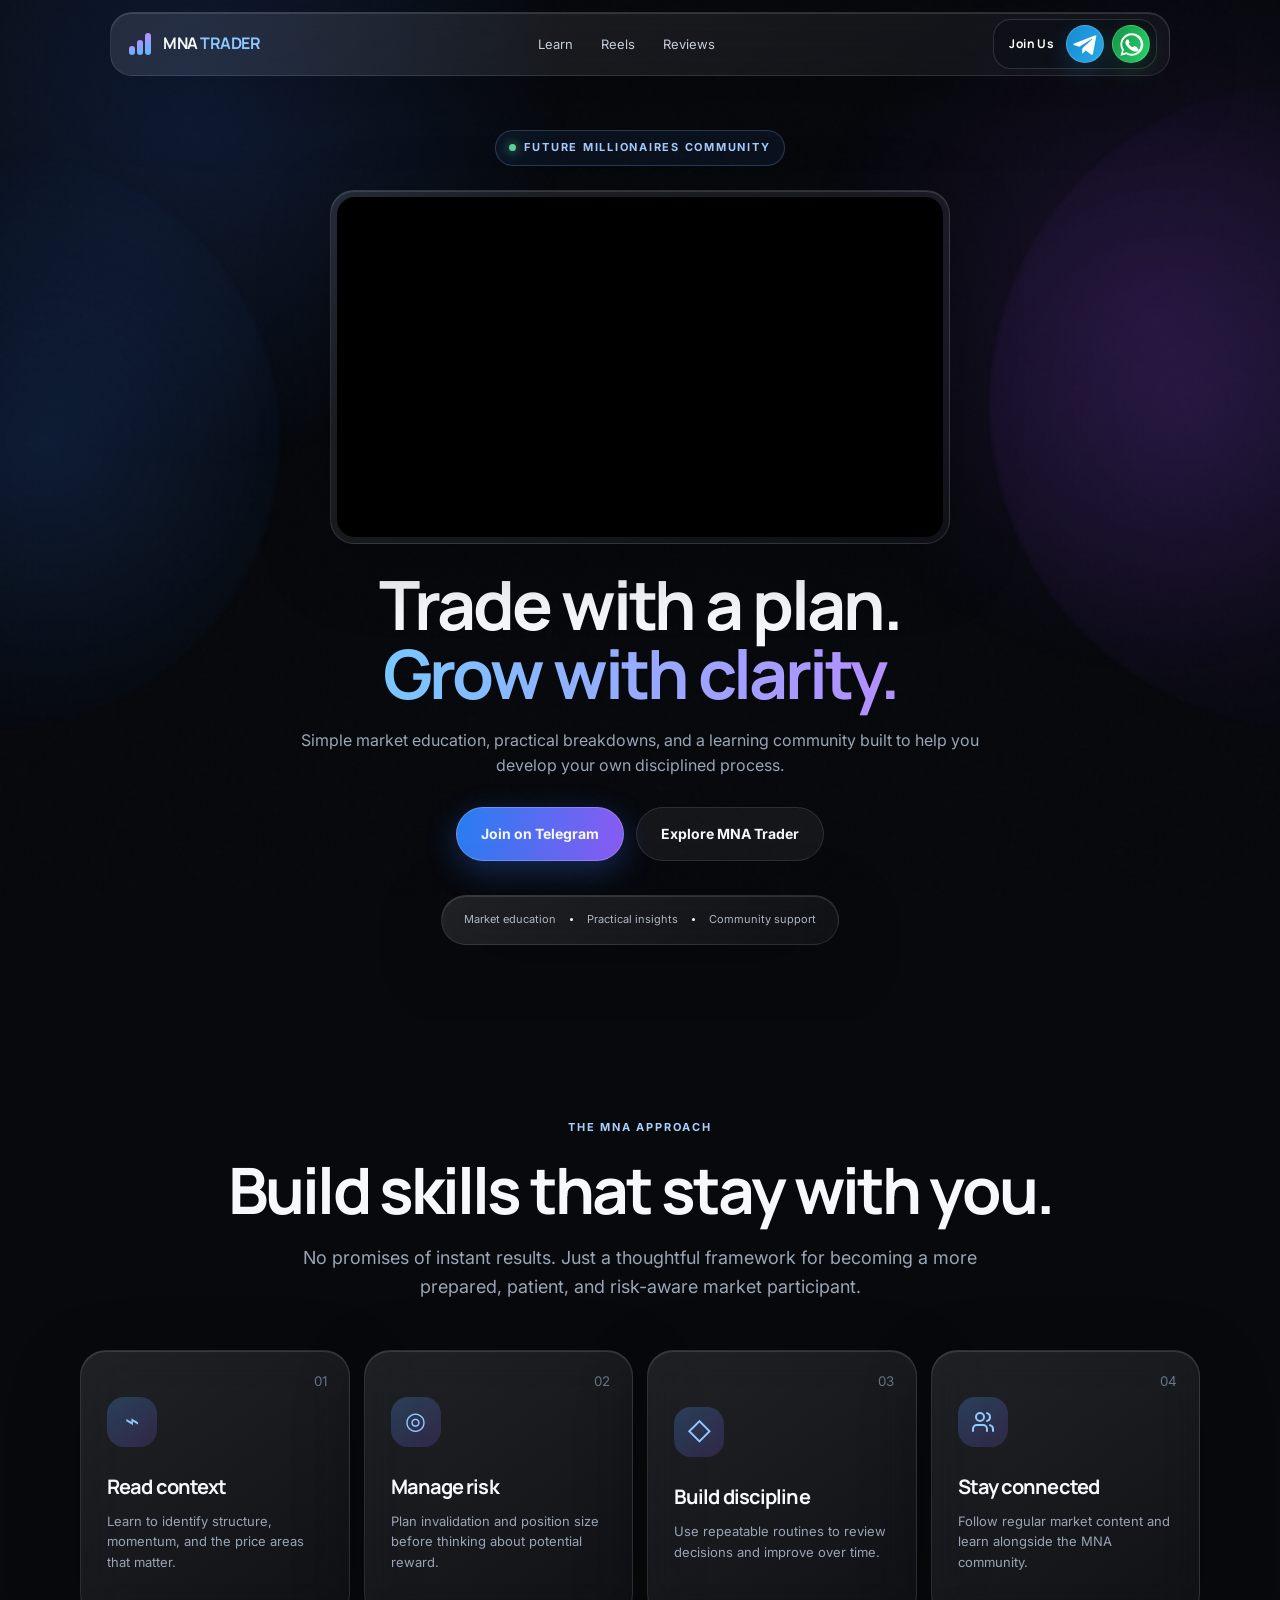
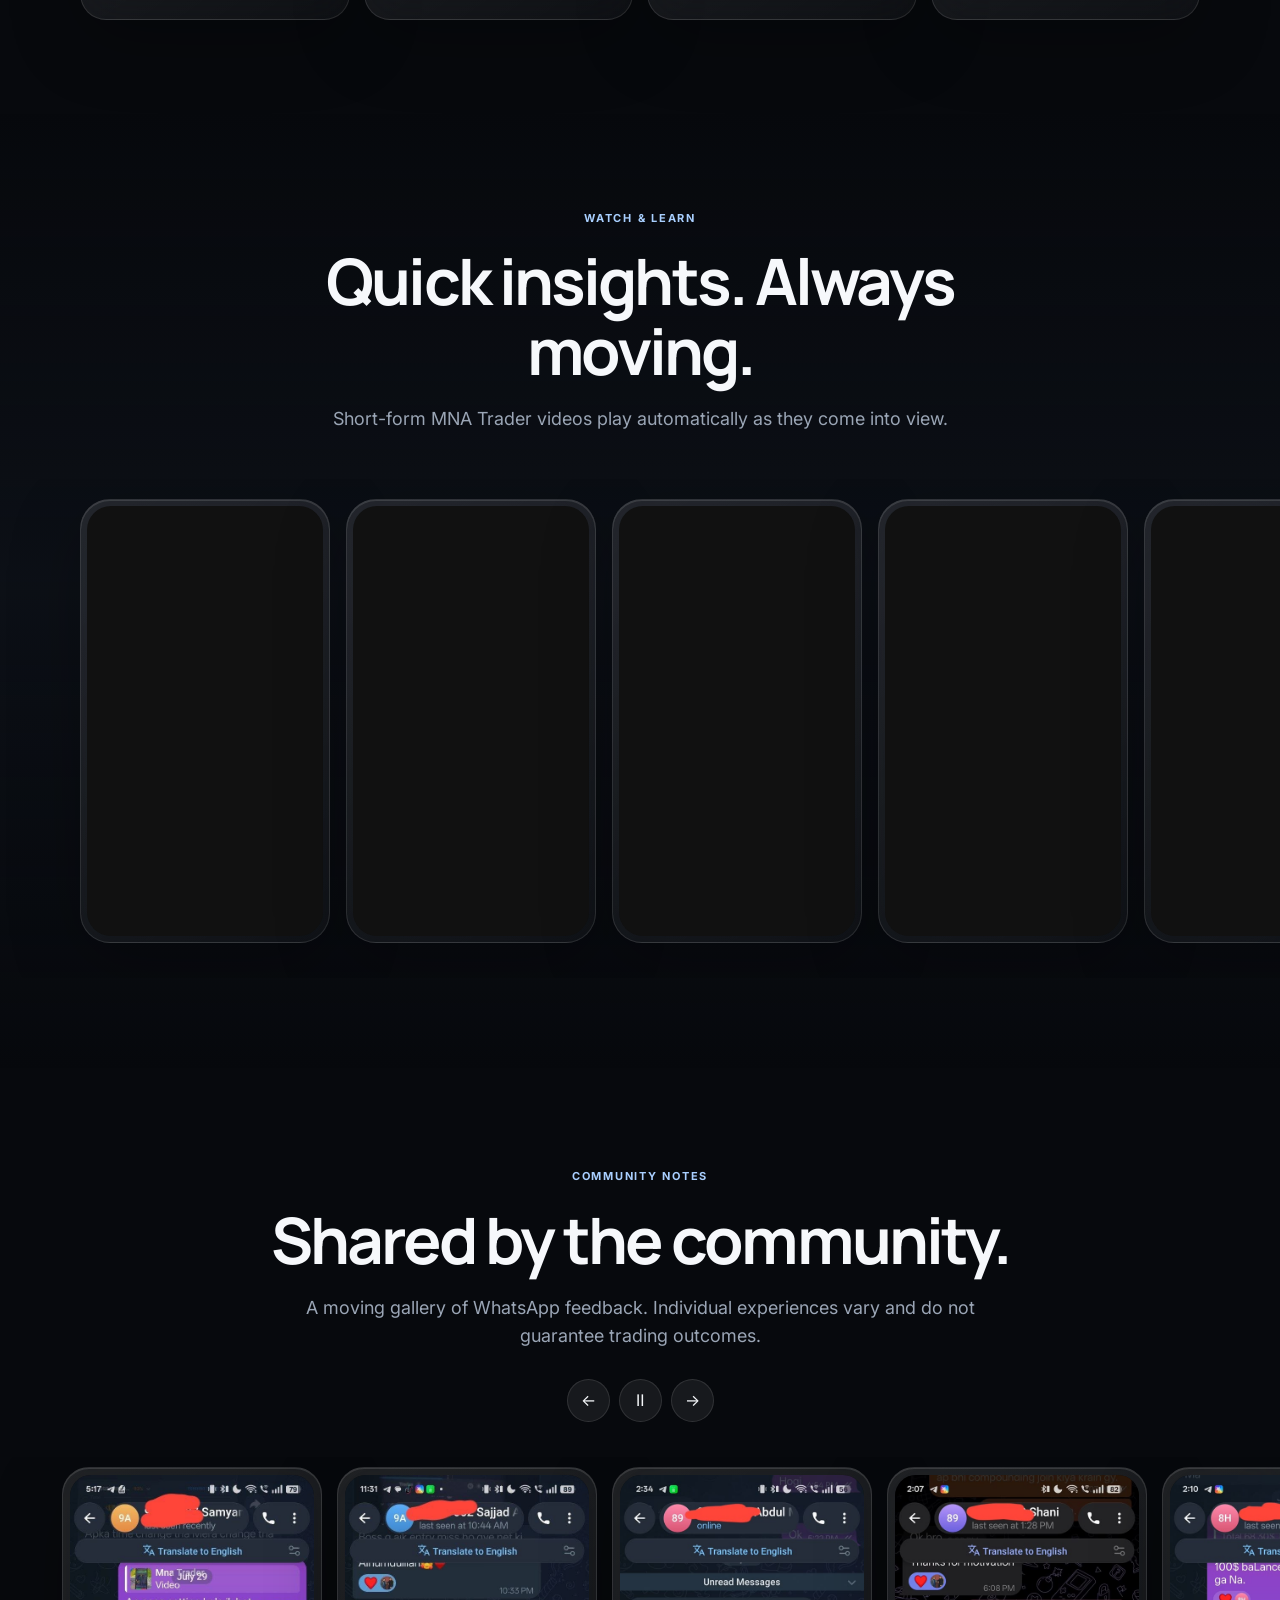
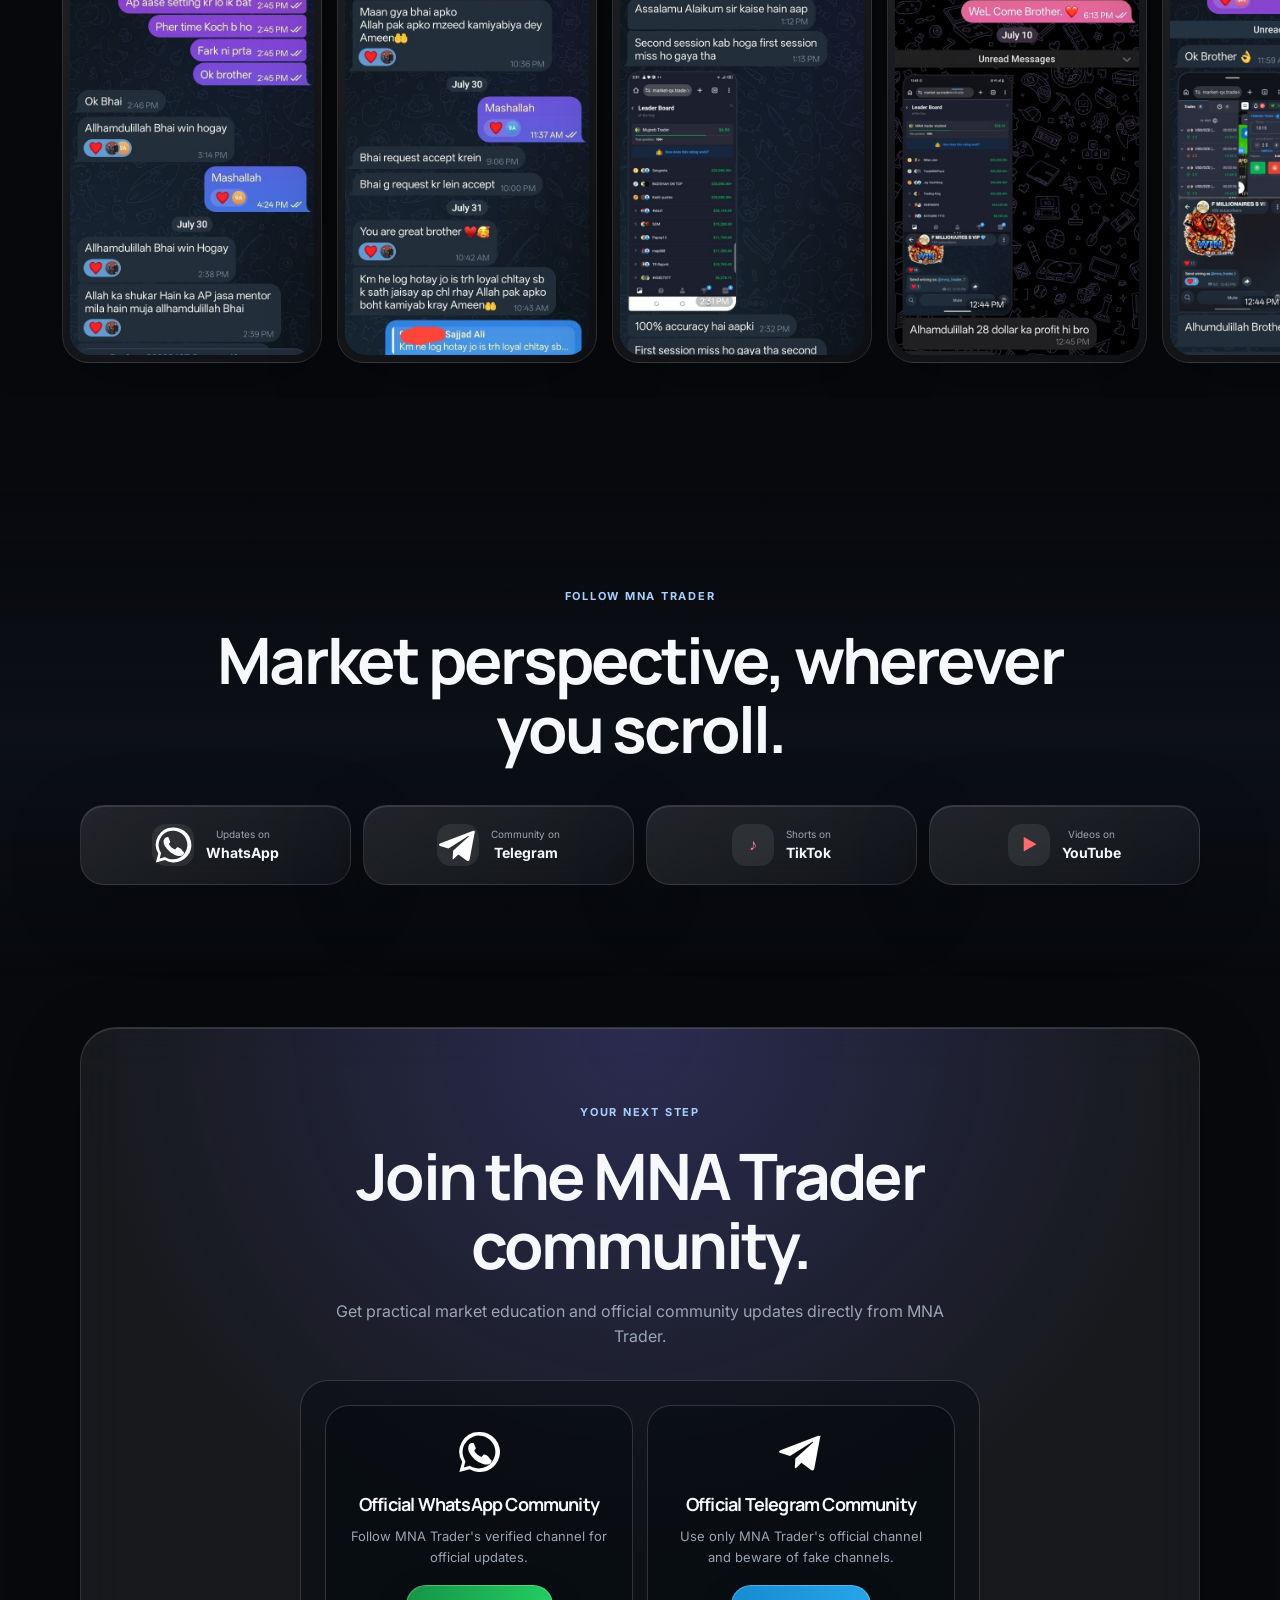
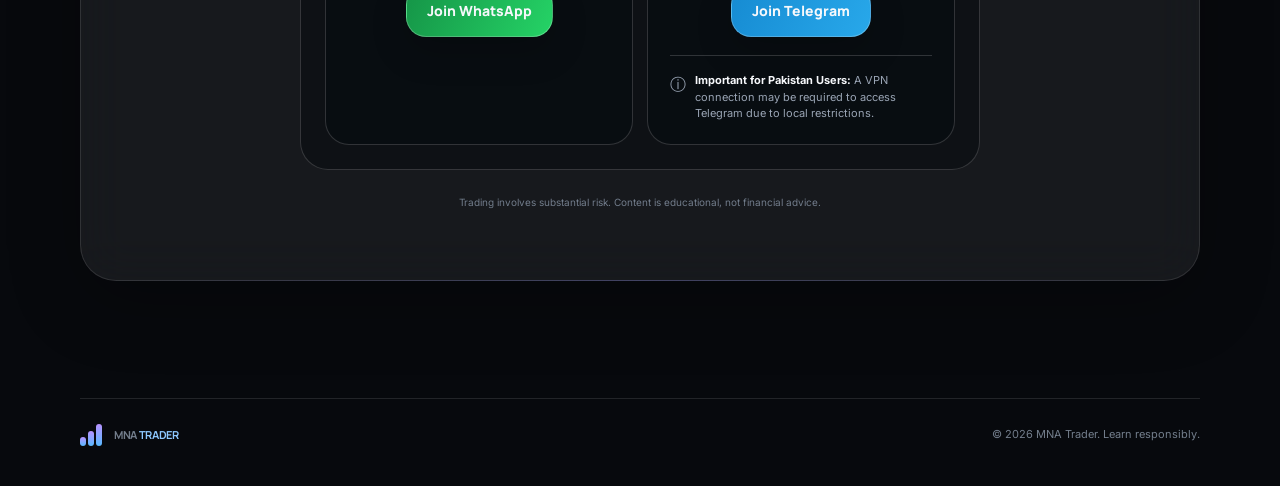
==== commit 10bc2308: "Refine homepage community experience" ====
--- a/index.html
+++ b/index.html
@@ -20,8 +20,8 @@
       <div class="nav-links"><a href="#learn">Learn</a><a href="#reels">Reels</a><a href="#reviews">Reviews</a></div>
       <div class="join-bar" aria-label="Join the MNA Trader community">
         <strong>Join Us</strong>
-        <a class="platform-button telegram-button" href="https://t.me/mnatraderofficial12" target="_blank" rel="noopener noreferrer" aria-label="Join MNA Trader on Telegram"><img class="platform-logo" src="source/tg_logo.png" alt=""></a>
-        <a class="platform-button whatsapp-button" href="https://whatsapp.com/channel/0029VadVxmPKWEKjRLYmUD0N" target="_blank" rel="noopener noreferrer" aria-label="Join MNA Trader on WhatsApp"><img class="platform-logo" src="source/wa_logo.jpg" alt=""></a>
+        <a class="platform-button telegram-button" href="https://t.me/mnatraderofficial12" target="_blank" rel="noopener noreferrer" aria-label="Join MNA Trader on Telegram"><svg class="platform-logo" viewBox="0 0 24 24" aria-hidden="true"><path fill="currentColor" d="M21.8 3.4 18.7 20c-.2 1.2-.9 1.5-1.8.9l-4.7-3.5-2.3 2.2c-.2.3-.5.5-1 .5l.3-4.8 8.8-8c.4-.4-.1-.6-.6-.2L6.5 14l-4.7-1.5c-1-.3-1-1 .2-1.5L20.3 4c.9-.3 1.7.2 1.5 1.4Z"/></svg></a>
+        <a class="platform-button whatsapp-button" href="https://whatsapp.com/channel/0029VadVxmPKWEKjRLYmUD0N" target="_blank" rel="noopener noreferrer" aria-label="Join MNA Trader on WhatsApp"><svg class="platform-logo" viewBox="0 0 24 24" aria-hidden="true"><path fill="currentColor" d="M12 2a9.8 9.8 0 0 0-8.4 14.9L2.2 22l5.2-1.4A10 10 0 1 0 12 2Zm0 18.2c-1.5 0-2.9-.4-4.2-1.1l-.3-.2-3.1.8.8-3-.2-.4A8.2 8.2 0 1 1 12 20.2Zm4.5-6.1c-.2-.1-1.4-.7-1.7-.8-.2-.1-.4-.1-.6.1l-.7.9c-.1.2-.3.2-.5.1-1.4-.7-2.4-1.3-3.3-2.9-.2-.3.2-.4.6-1 .1-.2.1-.4 0-.6l-.8-2c-.2-.5-.5-.4-.7-.4h-.5c-.2 0-.5.1-.7.3-.3.3-1 1-1 2.4s1 2.8 1.2 3c.1.2 2 3.1 5 4.3 1.9.8 2.7.9 3.7.7.6-.1 1.4-.6 1.6-1.1.2-.6.2-1 .1-1.1-.1-.2-.3-.2-.5-.3Z"/></svg></a>
       </div>
     </nav>
   </header>
@@ -32,7 +32,7 @@
       <div class="wrap hero-inner">
         <div class="status"><span></span> Future Millionaires Community</div>
         <div class="video-shell hero-video glass">
-          <iframe src="https://www.youtube.com/embed/bRm7kFNeFwo?autoplay=0&amp;mute=0&amp;controls=1&amp;rel=0" title="MNA Trader introduction — press play to watch with sound" allow="autoplay; encrypted-media; picture-in-picture" allowfullscreen></iframe>
+          <iframe src="https://www.youtube.com/embed/LiIVSHRoBck?autoplay=0&amp;mute=0&amp;controls=1&amp;rel=0" title="How to contact MNA Trader on Telegram — official Telegram guide" allow="autoplay; encrypted-media; picture-in-picture" allowfullscreen></iframe>
         </div>
         <h1>Trade with a plan.<br><em>Grow with clarity.</em></h1>
         <p class="lead">Simple market education, practical breakdowns, and a learning community built to help you develop your own disciplined process.</p>
@@ -50,7 +50,7 @@
           <article class="glass"><span class="icon">⌁</span><small>01</small><h3>Read context</h3><p>Learn to identify structure, momentum, and the price areas that matter.</p></article>
           <article class="glass"><span class="icon">◎</span><small>02</small><h3>Manage risk</h3><p>Plan invalidation and position size before thinking about potential reward.</p></article>
           <article class="glass"><span class="icon">◇</span><small>03</small><h3>Build discipline</h3><p>Use repeatable routines to review decisions and improve over time.</p></article>
-          <article class="glass"><span class="icon">↗</span><small>04</small><h3>Stay connected</h3><p>Follow regular market content and learn alongside the MNA community.</p></article>
+          <article class="glass"><span class="icon"><svg viewBox="0 0 24 24" aria-hidden="true"><path d="M16 21v-2a4 4 0 0 0-4-4H6a4 4 0 0 0-4 4v2M9 11a4 4 0 1 0 0-8 4 4 0 0 0 0 8ZM22 21v-2a4 4 0 0 0-3-3.87M16 3.13a4 4 0 0 1 0 7.75"/></svg></span><small>04</small><h3>Stay connected</h3><p>Follow regular market content and learn alongside the MNA community.</p></article>
         </div>
       </div>
     </section>
@@ -78,15 +78,18 @@
     <section class="section social-section">
       <div class="wrap center"><span class="kicker">Follow MNA Trader</span><h2>Market perspective, wherever you scroll.</h2>
         <div class="social-grid">
-          <a class="social glass whatsapp" href="https://whatsapp.com/channel/0029VadVxmPKWEKjRLYmUD0N" target="_blank" rel="noopener noreferrer"><span><img class="platform-logo" src="source/wa_logo.jpg" alt=""></span><div><small>Updates on</small><b>WhatsApp</b></div></a>
-          <a class="social glass telegram" href="https://t.me/mnatraderofficial12" target="_blank" rel="noopener noreferrer"><span><img class="platform-logo" src="source/tg_logo.png" alt=""></span><div><small>Community on</small><b>Telegram</b></div></a>
+          <a class="social glass whatsapp" href="https://whatsapp.com/channel/0029VadVxmPKWEKjRLYmUD0N" target="_blank" rel="noopener noreferrer"><span><svg class="platform-logo" viewBox="0 0 24 24" aria-hidden="true"><path fill="currentColor" d="M12 2a9.8 9.8 0 0 0-8.4 14.9L2.2 22l5.2-1.4A10 10 0 1 0 12 2Zm0 18.2c-1.5 0-2.9-.4-4.2-1.1l-.3-.2-3.1.8.8-3-.2-.4A8.2 8.2 0 1 1 12 20.2Zm4.5-6.1c-.2-.1-1.4-.7-1.7-.8-.2-.1-.4-.1-.6.1l-.7.9c-.1.2-.3.2-.5.1-1.4-.7-2.4-1.3-3.3-2.9-.2-.3.2-.4.6-1 .1-.2.1-.4 0-.6l-.8-2c-.2-.5-.5-.4-.7-.4h-.5c-.2 0-.5.1-.7.3-.3.3-1 1-1 2.4s1 2.8 1.2 3c.1.2 2 3.1 5 4.3 1.9.8 2.7.9 3.7.7.6-.1 1.4-.6 1.6-1.1.2-.6.2-1 .1-1.1-.1-.2-.3-.2-.5-.3Z"/></svg></span><div><small>Updates on</small><b>WhatsApp</b></div></a>
+          <a class="social glass telegram" href="https://t.me/mnatraderofficial12" target="_blank" rel="noopener noreferrer"><span><svg class="platform-logo" viewBox="0 0 24 24" aria-hidden="true"><path fill="currentColor" d="M21.8 3.4 18.7 20c-.2 1.2-.9 1.5-1.8.9l-4.7-3.5-2.3 2.2c-.2.3-.5.5-1 .5l.3-4.8 8.8-8c.4-.4-.1-.6-.6-.2L6.5 14l-4.7-1.5c-1-.3-1-1 .2-1.5L20.3 4c.9-.3 1.7.2 1.5 1.4Z"/></svg></span><div><small>Community on</small><b>Telegram</b></div></a>
           <a class="social glass tiktok" href="https://www.tiktok.com/@mnatrader.1?_r=1&amp;_t=ZN-990gDScdL7e" target="_blank" rel="noopener noreferrer"><span>♪</span><div><small>Shorts on</small><b>TikTok</b></div></a>
           <a class="social glass youtube" href="https://youtube.com/@mnatrader.1?si=cxPwHXHY-78F4RWt" target="_blank" rel="noopener noreferrer"><span>▶</span><div><small>Videos on</small><b>YouTube</b></div></a>
         </div>
       </div>
     </section>
 
-    <section class="section final-cta"><div class="wrap"><div class="cta-card glass center"><span class="kicker">Your next step</span><h2>Learn the market.<br>Own your decisions.</h2><p>Join MNA Trader for educational market content and community updates.</p><div class="cta-join-bar" aria-label="Join the MNA Trader community"><strong>Join Our Community</strong><div class="cta-platforms"><a class="cta-platform telegram-button" href="https://t.me/mnatraderofficial12" target="_blank" rel="noopener noreferrer"><img class="platform-logo" src="source/tg_logo.png" alt=""><span><small>Join us on</small>Telegram</span></a><a class="cta-platform whatsapp-button" href="https://whatsapp.com/channel/0029VadVxmPKWEKjRLYmUD0N" target="_blank" rel="noopener noreferrer"><img class="platform-logo" src="source/wa_logo.jpg" alt=""><span><small>Follow us on</small>WhatsApp</span></a></div></div><small>Trading involves substantial risk. Content is educational, not financial advice.</small></div></div></section>
+    <section class="section final-cta"><div class="wrap"><div class="cta-card glass center"><span class="kicker">Your next step</span><h2>Join the MNA Trader community.</h2><p class="community-intro">Get practical market education and official community updates directly from MNA Trader.</p><div class="cta-join-bar" aria-label="Join the MNA Trader community"><div class="cta-platforms">
+          <article class="community-option"><svg class="platform-logo" viewBox="0 0 24 24" aria-hidden="true"><path fill="currentColor" d="M12 2a9.8 9.8 0 0 0-8.4 14.9L2.2 22l5.2-1.4A10 10 0 1 0 12 2Zm0 18.2c-1.5 0-2.9-.4-4.2-1.1l-.3-.2-3.1.8.8-3-.2-.4A8.2 8.2 0 1 1 12 20.2Zm4.5-6.1c-.2-.1-1.4-.7-1.7-.8-.2-.1-.4-.1-.6.1l-.7.9c-.1.2-.3.2-.5.1-1.4-.7-2.4-1.3-3.3-2.9-.2-.3.2-.4.6-1 .1-.2.1-.4 0-.6l-.8-2c-.2-.5-.5-.4-.7-.4h-.5c-.2 0-.5.1-.7.3-.3.3-1 1-1 2.4s1 2.8 1.2 3c.1.2 2 3.1 5 4.3 1.9.8 2.7.9 3.7.7.6-.1 1.4-.6 1.6-1.1.2-.6.2-1 .1-1.1-.1-.2-.3-.2-.5-.3Z"/></svg><div class="community-copy"><h3>Official WhatsApp Community</h3><p>Follow MNA Trader's verified channel for official updates.</p></div><a class="cta-platform whatsapp-button" href="https://whatsapp.com/channel/0029VadVxmPKWEKjRLYmUD0N" target="_blank" rel="noopener noreferrer">Join WhatsApp</a></article>
+          <article class="community-option"><svg class="platform-logo" viewBox="0 0 24 24" aria-hidden="true"><path fill="currentColor" d="M21.8 3.4 18.7 20c-.2 1.2-.9 1.5-1.8.9l-4.7-3.5-2.3 2.2c-.2.3-.5.5-1 .5l.3-4.8 8.8-8c.4-.4-.1-.6-.6-.2L6.5 14l-4.7-1.5c-1-.3-1-1 .2-1.5L20.3 4c.9-.3 1.7.2 1.5 1.4Z"/></svg><div class="community-copy"><h3>Official Telegram Community</h3><p>Use only MNA Trader's official channel and beware of fake channels.</p></div><a class="cta-platform telegram-button" href="https://t.me/mnatraderofficial12" target="_blank" rel="noopener noreferrer">Join Telegram</a><div class="vpn-notice"><span aria-hidden="true">ⓘ</span><p><strong>Important for Pakistan Users:</strong> A VPN connection may be required to access Telegram due to local restrictions.</p></div></article>
+        </div></div><small>Trading involves substantial risk. Content is educational, not financial advice.</small></div></div></section>
   </main>
   <footer><div class="wrap footer-inner"><a class="brand" href="#home"><span class="brand-icon"><i></i><i></i><i></i></span><span>MNA <b>TRADER</b></span></a><p>© <span id="year"></span> MNA Trader. Learn responsibly.</p></div></footer>
   <script src="script.js"></script>
--- a/styles.css
+++ b/styles.css
@@ -25,3 +25,20 @@
 .cta-platform small{color:rgba(255,255,255,.78);font-family:var(--sans);font-size:10px;font-weight:600;letter-spacing:.04em}
 .social .platform-logo{width:42px;height:42px}
 @media(max-width:620px){.nav{padding-right:7px}.join-bar{gap:5px;padding:4px 5px 4px 10px}.join-bar strong{font-size:11px;margin-right:2px}.join-bar .platform-button{width:34px;min-height:34px}.join-bar .platform-logo{width:24px;height:24px}.hero{padding-top:105px;min-height:auto}.hero-video{width:min(100%,480px);margin-top:18px}.hero h1{font-size:38px;line-height:1.06;margin-top:22px}.cta-join-bar{padding:20px 14px}.cta-platforms{grid-template-columns:1fr}.cta-platform{min-height:72px}.cta-join-bar>strong{font-size:17px}}
+
+/* Targeted homepage refinements */
+.platform-logo{object-fit:contain;border-radius:0;color:#fff}
+.benefit-grid article{display:flex;flex-direction:column;justify-content:center}
+.icon svg{width:24px;height:24px;fill:none;stroke:currentColor;stroke-width:2;stroke-linecap:round;stroke-linejoin:round}
+.benefit-grid h3{margin-top:24px}
+.community-intro{max-width:620px;margin-left:auto;margin-right:auto}
+.community-option{min-width:0;padding:22px;border:1px solid rgba(255,255,255,.16);border-radius:24px;background:rgba(5,9,15,.46);display:flex;flex-direction:column;align-items:center}
+.community-option>.platform-logo{width:48px;height:48px;margin-bottom:14px}
+.community-copy h3{font-size:18px;margin:0 0 7px}
+.community-copy p{font-size:13px;margin:0 0 18px}
+.community-option .cta-platform{min-height:52px;padding:12px 20px;justify-content:center;text-align:center;font-size:14px}
+.vpn-notice{width:100%;margin-top:18px;padding-top:16px;border-top:1px solid rgba(255,255,255,.16);display:flex;align-items:flex-start;gap:9px;text-align:left;color:var(--muted)}
+.vpn-notice span{flex:none}
+.vpn-notice p{margin:0;font-size:11px;line-height:1.5}
+.vpn-notice strong{color:var(--text)}
+@media(max-width:620px){.community-intro{max-width:330px;font-size:13px}.community-option{padding:20px 16px}.vpn-notice{max-width:320px}}
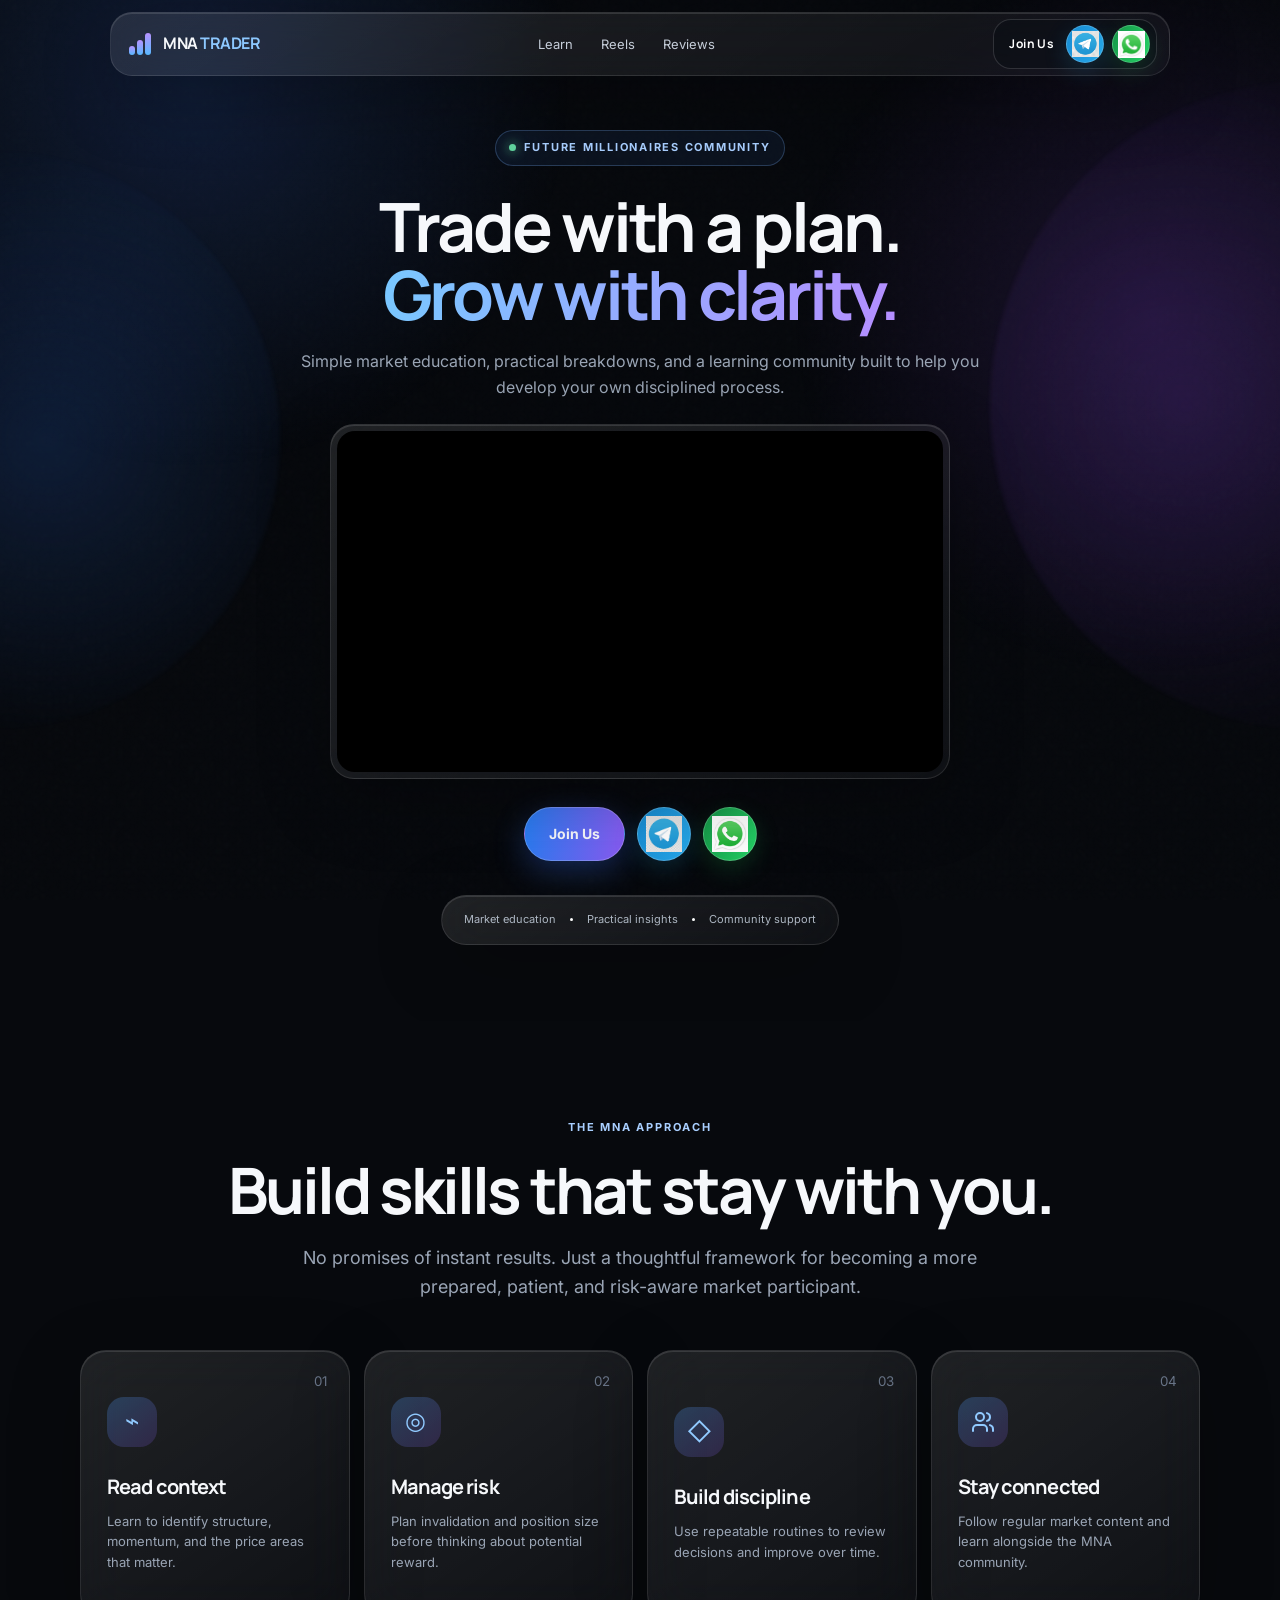
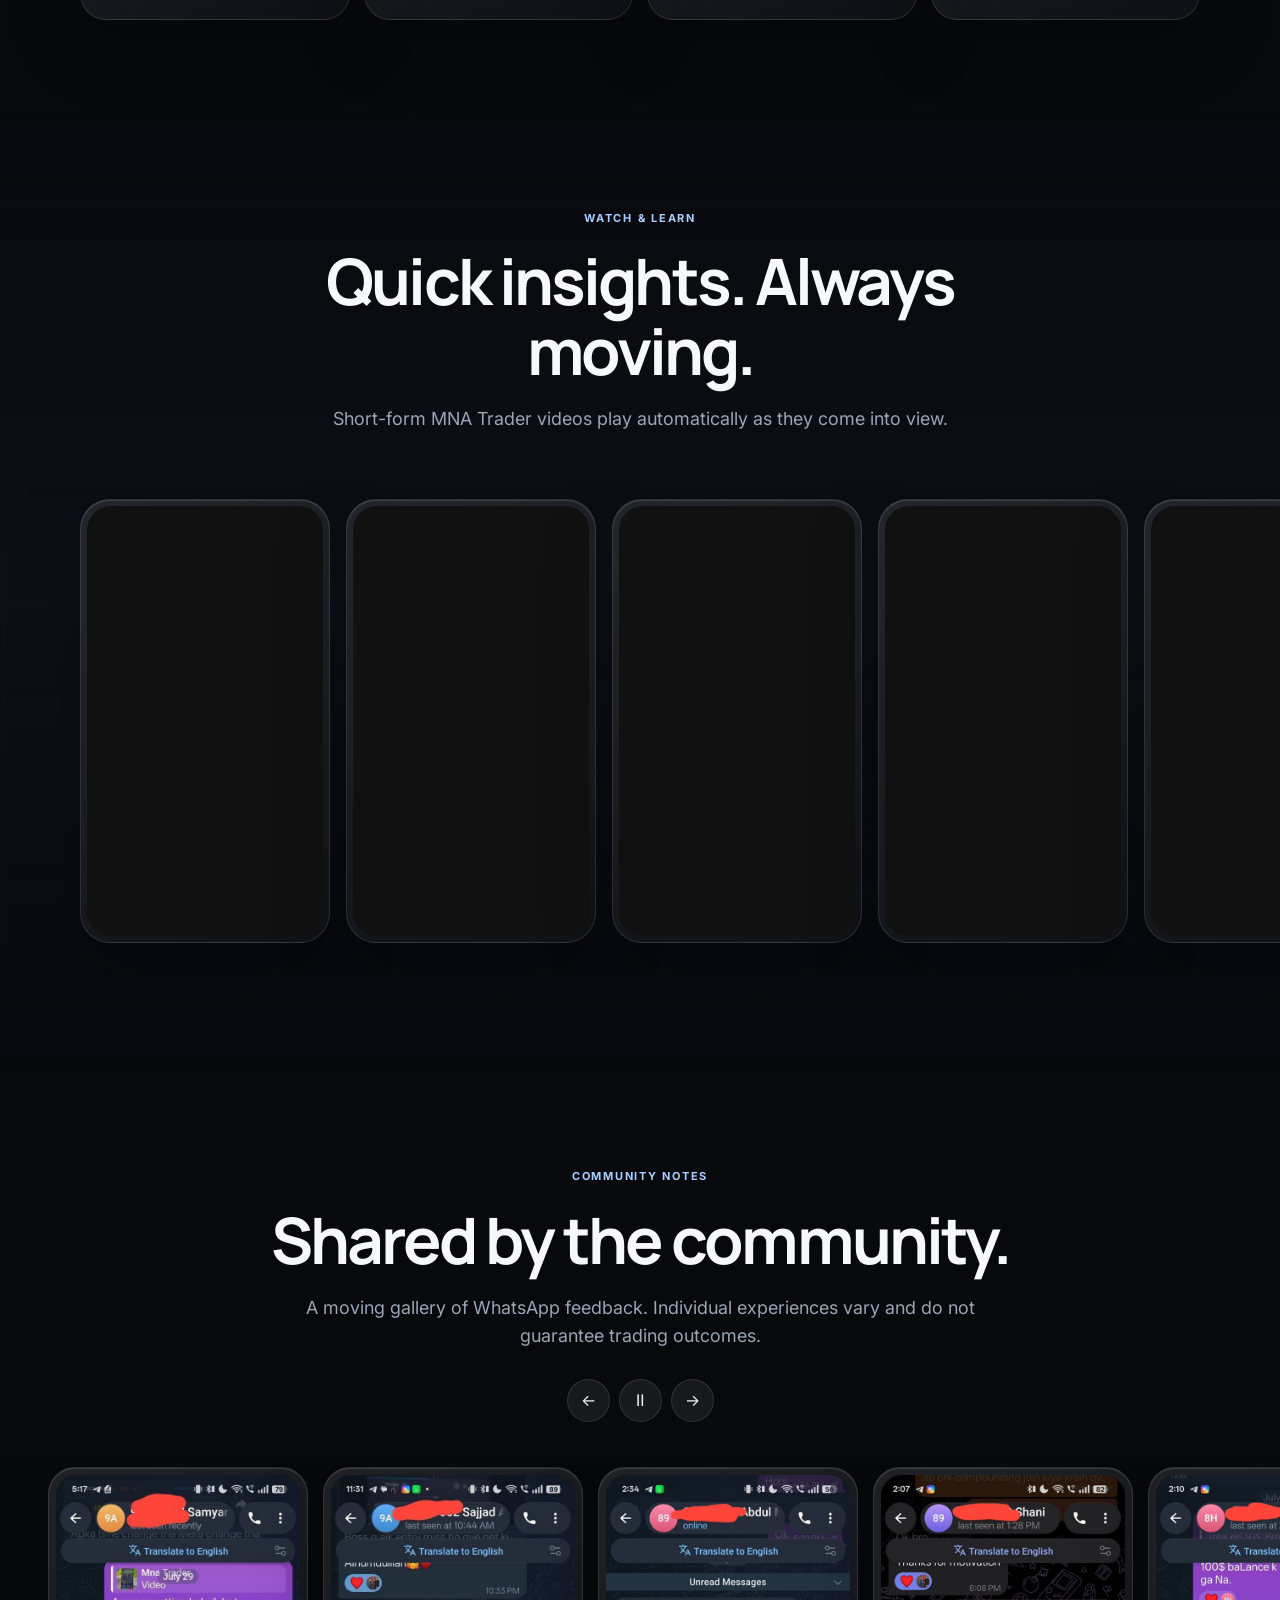
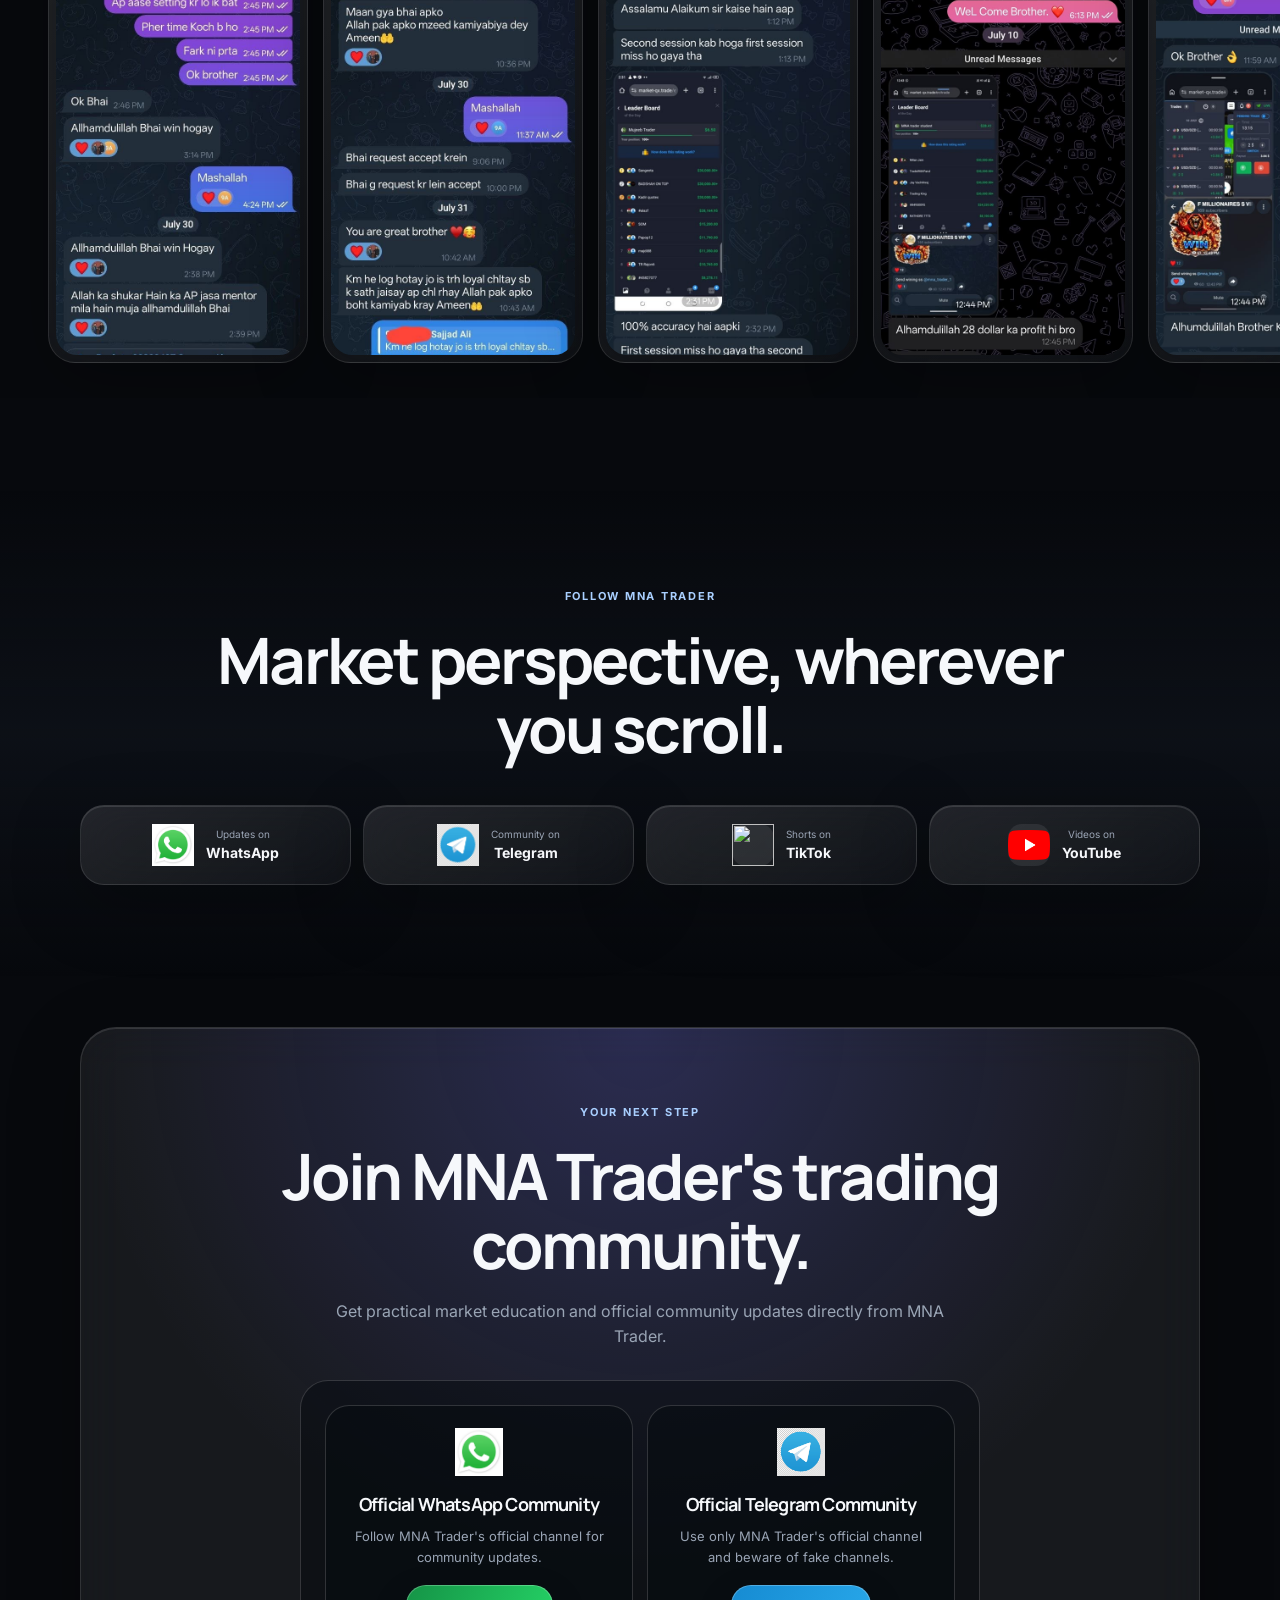
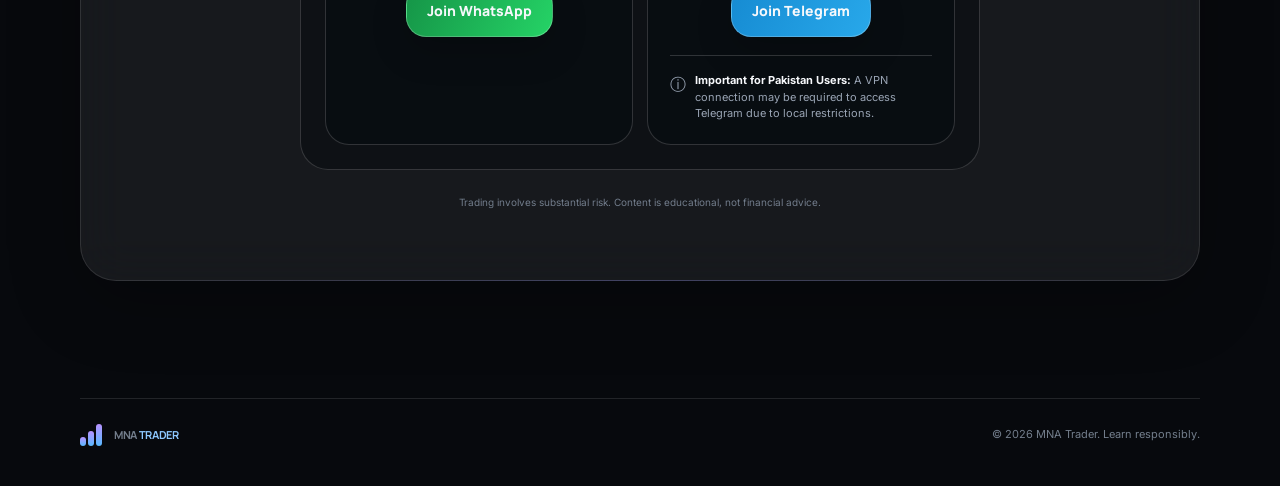
==== commit a64b8beb: "Implement targeted homepage community updates" ====
--- a/index.html
+++ b/index.html
@@ -20,8 +20,8 @@
       <div class="nav-links"><a href="#learn">Learn</a><a href="#reels">Reels</a><a href="#reviews">Reviews</a></div>
       <div class="join-bar" aria-label="Join the MNA Trader community">
         <strong>Join Us</strong>
-        <a class="platform-button telegram-button" href="https://t.me/mnatraderofficial12" target="_blank" rel="noopener noreferrer" aria-label="Join MNA Trader on Telegram"><svg class="platform-logo" viewBox="0 0 24 24" aria-hidden="true"><path fill="currentColor" d="M21.8 3.4 18.7 20c-.2 1.2-.9 1.5-1.8.9l-4.7-3.5-2.3 2.2c-.2.3-.5.5-1 .5l.3-4.8 8.8-8c.4-.4-.1-.6-.6-.2L6.5 14l-4.7-1.5c-1-.3-1-1 .2-1.5L20.3 4c.9-.3 1.7.2 1.5 1.4Z"/></svg></a>
-        <a class="platform-button whatsapp-button" href="https://whatsapp.com/channel/0029VadVxmPKWEKjRLYmUD0N" target="_blank" rel="noopener noreferrer" aria-label="Join MNA Trader on WhatsApp"><svg class="platform-logo" viewBox="0 0 24 24" aria-hidden="true"><path fill="currentColor" d="M12 2a9.8 9.8 0 0 0-8.4 14.9L2.2 22l5.2-1.4A10 10 0 1 0 12 2Zm0 18.2c-1.5 0-2.9-.4-4.2-1.1l-.3-.2-3.1.8.8-3-.2-.4A8.2 8.2 0 1 1 12 20.2Zm4.5-6.1c-.2-.1-1.4-.7-1.7-.8-.2-.1-.4-.1-.6.1l-.7.9c-.1.2-.3.2-.5.1-1.4-.7-2.4-1.3-3.3-2.9-.2-.3.2-.4.6-1 .1-.2.1-.4 0-.6l-.8-2c-.2-.5-.5-.4-.7-.4h-.5c-.2 0-.5.1-.7.3-.3.3-1 1-1 2.4s1 2.8 1.2 3c.1.2 2 3.1 5 4.3 1.9.8 2.7.9 3.7.7.6-.1 1.4-.6 1.6-1.1.2-.6.2-1 .1-1.1-.1-.2-.3-.2-.5-.3Z"/></svg></a>
+        <a class="platform-button telegram-button" href="https://t.me/mnatraderofficial12" target="_blank" rel="noopener noreferrer" aria-label="Join MNA Trader on Telegram"><img class="platform-logo" src="source/TG.jpg" alt=""></a>
+        <a class="platform-button whatsapp-button" href="https://whatsapp.com/channel/0029VadVxmPKWEKjRLYmUD0N" target="_blank" rel="noopener noreferrer" aria-label="Join MNA Trader on WhatsApp"><img class="platform-logo" src="source/WHATSAPP.jfif" alt=""></a>
       </div>
     </nav>
   </header>
@@ -31,14 +31,15 @@
       <div class="hero-orb orb-one" aria-hidden="true"></div><div class="hero-orb orb-two" aria-hidden="true"></div>
       <div class="wrap hero-inner">
         <div class="status"><span></span> Future Millionaires Community</div>
-        <div class="video-shell hero-video glass">
-          <iframe src="https://www.youtube.com/embed/LiIVSHRoBck?autoplay=0&amp;mute=0&amp;controls=1&amp;rel=0" title="How to contact MNA Trader on Telegram — official Telegram guide" allow="autoplay; encrypted-media; picture-in-picture" allowfullscreen></iframe>
-        </div>
         <h1>Trade with a plan.<br><em>Grow with clarity.</em></h1>
         <p class="lead">Simple market education, practical breakdowns, and a learning community built to help you develop your own disciplined process.</p>
-        <div class="hero-actions">
-          <a class="pill primary" href="https://t.me/mnatraderofficial12" target="_blank" rel="noopener noreferrer">Join on Telegram</a>
-          <a class="pill ghost" href="#learn">Explore MNA Trader</a>
+        <div class="video-shell hero-video glass">
+          <iframe src="https://www.youtube.com/embed/LiIVSHRoBck?autoplay=0&amp;mute=0&amp;controls=1&amp;rel=0" title="MNA Trader video" allow="autoplay; encrypted-media; picture-in-picture" allowfullscreen></iframe>
+        </div>
+        <div class="hero-actions video-join" aria-label="Join the MNA Trader community">
+          <a class="pill primary" href="#community">Join Us</a>
+          <a class="platform-button telegram-button" href="https://t.me/mnatraderofficial12" target="_blank" rel="noopener noreferrer" aria-label="Join MNA Trader on Telegram"><img class="platform-logo" src="source/TG.jpg" alt=""></a>
+          <a class="platform-button whatsapp-button" href="https://whatsapp.com/channel/0029VadVxmPKWEKjRLYmUD0N" target="_blank" rel="noopener noreferrer" aria-label="Join MNA Trader on WhatsApp"><img class="platform-logo" src="source/WHATSAPP.jfif" alt=""></a>
         </div>
         <div class="trust-strip glass"><span>Market education</span><i></i><span>Practical insights</span><i></i><span>Community support</span></div>
       </div>
@@ -78,17 +79,17 @@
     <section class="section social-section">
       <div class="wrap center"><span class="kicker">Follow MNA Trader</span><h2>Market perspective, wherever you scroll.</h2>
         <div class="social-grid">
-          <a class="social glass whatsapp" href="https://whatsapp.com/channel/0029VadVxmPKWEKjRLYmUD0N" target="_blank" rel="noopener noreferrer"><span><svg class="platform-logo" viewBox="0 0 24 24" aria-hidden="true"><path fill="currentColor" d="M12 2a9.8 9.8 0 0 0-8.4 14.9L2.2 22l5.2-1.4A10 10 0 1 0 12 2Zm0 18.2c-1.5 0-2.9-.4-4.2-1.1l-.3-.2-3.1.8.8-3-.2-.4A8.2 8.2 0 1 1 12 20.2Zm4.5-6.1c-.2-.1-1.4-.7-1.7-.8-.2-.1-.4-.1-.6.1l-.7.9c-.1.2-.3.2-.5.1-1.4-.7-2.4-1.3-3.3-2.9-.2-.3.2-.4.6-1 .1-.2.1-.4 0-.6l-.8-2c-.2-.5-.5-.4-.7-.4h-.5c-.2 0-.5.1-.7.3-.3.3-1 1-1 2.4s1 2.8 1.2 3c.1.2 2 3.1 5 4.3 1.9.8 2.7.9 3.7.7.6-.1 1.4-.6 1.6-1.1.2-.6.2-1 .1-1.1-.1-.2-.3-.2-.5-.3Z"/></svg></span><div><small>Updates on</small><b>WhatsApp</b></div></a>
-          <a class="social glass telegram" href="https://t.me/mnatraderofficial12" target="_blank" rel="noopener noreferrer"><span><svg class="platform-logo" viewBox="0 0 24 24" aria-hidden="true"><path fill="currentColor" d="M21.8 3.4 18.7 20c-.2 1.2-.9 1.5-1.8.9l-4.7-3.5-2.3 2.2c-.2.3-.5.5-1 .5l.3-4.8 8.8-8c.4-.4-.1-.6-.6-.2L6.5 14l-4.7-1.5c-1-.3-1-1 .2-1.5L20.3 4c.9-.3 1.7.2 1.5 1.4Z"/></svg></span><div><small>Community on</small><b>Telegram</b></div></a>
-          <a class="social glass tiktok" href="https://www.tiktok.com/@mnatrader.1?_r=1&amp;_t=ZN-990gDScdL7e" target="_blank" rel="noopener noreferrer"><span>♪</span><div><small>Shorts on</small><b>TikTok</b></div></a>
-          <a class="social glass youtube" href="https://youtube.com/@mnatrader.1?si=cxPwHXHY-78F4RWt" target="_blank" rel="noopener noreferrer"><span>▶</span><div><small>Videos on</small><b>YouTube</b></div></a>
+          <a class="social glass whatsapp" href="https://whatsapp.com/channel/0029VadVxmPKWEKjRLYmUD0N" target="_blank" rel="noopener noreferrer"><span><img class="platform-logo" src="source/WHATSAPP.jfif" alt=""></span><div><small>Updates on</small><b>WhatsApp</b></div></a>
+          <a class="social glass telegram" href="https://t.me/mnatraderofficial12" target="_blank" rel="noopener noreferrer"><span><img class="platform-logo" src="source/TG.jpg" alt=""></span><div><small>Community on</small><b>Telegram</b></div></a>
+          <a class="social glass tiktok" href="https://www.tiktok.com/@mnatrader.1?_r=1&amp;_t=ZN-990gDScdL7e" target="_blank" rel="noopener noreferrer"><span><img class="platform-logo" src="source/TIKTOK.jfif" alt=""></span><div><small>Shorts on</small><b>TikTok</b></div></a>
+          <a class="social glass youtube" href="https://youtube.com/@mnatrader.1?si=cxPwHXHY-78F4RWt" target="_blank" rel="noopener noreferrer"><span><img class="platform-logo" src="source/YOUTUBE.webp" alt=""></span><div><small>Videos on</small><b>YouTube</b></div></a>
         </div>
       </div>
     </section>
 
-    <section class="section final-cta"><div class="wrap"><div class="cta-card glass center"><span class="kicker">Your next step</span><h2>Join the MNA Trader community.</h2><p class="community-intro">Get practical market education and official community updates directly from MNA Trader.</p><div class="cta-join-bar" aria-label="Join the MNA Trader community"><div class="cta-platforms">
-          <article class="community-option"><svg class="platform-logo" viewBox="0 0 24 24" aria-hidden="true"><path fill="currentColor" d="M12 2a9.8 9.8 0 0 0-8.4 14.9L2.2 22l5.2-1.4A10 10 0 1 0 12 2Zm0 18.2c-1.5 0-2.9-.4-4.2-1.1l-.3-.2-3.1.8.8-3-.2-.4A8.2 8.2 0 1 1 12 20.2Zm4.5-6.1c-.2-.1-1.4-.7-1.7-.8-.2-.1-.4-.1-.6.1l-.7.9c-.1.2-.3.2-.5.1-1.4-.7-2.4-1.3-3.3-2.9-.2-.3.2-.4.6-1 .1-.2.1-.4 0-.6l-.8-2c-.2-.5-.5-.4-.7-.4h-.5c-.2 0-.5.1-.7.3-.3.3-1 1-1 2.4s1 2.8 1.2 3c.1.2 2 3.1 5 4.3 1.9.8 2.7.9 3.7.7.6-.1 1.4-.6 1.6-1.1.2-.6.2-1 .1-1.1-.1-.2-.3-.2-.5-.3Z"/></svg><div class="community-copy"><h3>Official WhatsApp Community</h3><p>Follow MNA Trader's verified channel for official updates.</p></div><a class="cta-platform whatsapp-button" href="https://whatsapp.com/channel/0029VadVxmPKWEKjRLYmUD0N" target="_blank" rel="noopener noreferrer">Join WhatsApp</a></article>
-          <article class="community-option"><svg class="platform-logo" viewBox="0 0 24 24" aria-hidden="true"><path fill="currentColor" d="M21.8 3.4 18.7 20c-.2 1.2-.9 1.5-1.8.9l-4.7-3.5-2.3 2.2c-.2.3-.5.5-1 .5l.3-4.8 8.8-8c.4-.4-.1-.6-.6-.2L6.5 14l-4.7-1.5c-1-.3-1-1 .2-1.5L20.3 4c.9-.3 1.7.2 1.5 1.4Z"/></svg><div class="community-copy"><h3>Official Telegram Community</h3><p>Use only MNA Trader's official channel and beware of fake channels.</p></div><a class="cta-platform telegram-button" href="https://t.me/mnatraderofficial12" target="_blank" rel="noopener noreferrer">Join Telegram</a><div class="vpn-notice"><span aria-hidden="true">ⓘ</span><p><strong>Important for Pakistan Users:</strong> A VPN connection may be required to access Telegram due to local restrictions.</p></div></article>
+    <section class="section final-cta" id="community"><div class="wrap"><div class="cta-card glass center"><span class="kicker">Your next step</span><h2>Join MNA Trader's trading community.</h2><p class="community-intro">Get practical market education and official community updates directly from MNA Trader.</p><div class="cta-join-bar" aria-label="Join the MNA Trader community"><div class="cta-platforms">
+          <article class="community-option"><img class="platform-logo" src="source/WHATSAPP.jfif" alt="WhatsApp"><div class="community-copy"><h3>Official WhatsApp Community</h3><p>Follow MNA Trader's official channel for community updates.</p></div><a class="cta-platform whatsapp-button" href="https://whatsapp.com/channel/0029VadVxmPKWEKjRLYmUD0N" target="_blank" rel="noopener noreferrer">Join WhatsApp</a></article>
+          <article class="community-option"><img class="platform-logo" src="source/TG.jpg" alt="Telegram"><div class="community-copy"><h3>Official Telegram Community</h3><p>Use only MNA Trader's official channel and beware of fake channels.</p></div><a class="cta-platform telegram-button" href="https://t.me/mnatraderofficial12" target="_blank" rel="noopener noreferrer">Join Telegram</a><div class="vpn-notice"><span aria-hidden="true">ⓘ</span><p><strong>Important for Pakistan Users:</strong> A VPN connection may be required to access Telegram due to local restrictions.</p></div></article>
         </div></div><small>Trading involves substantial risk. Content is educational, not financial advice.</small></div></div></section>
   </main>
   <footer><div class="wrap footer-inner"><a class="brand" href="#home"><span class="brand-icon"><i></i><i></i><i></i></span><span>MNA <b>TRADER</b></span></a><p>© <span id="year"></span> MNA Trader. Learn responsibly.</p></div></footer>
--- a/styles.css
+++ b/styles.css
@@ -13,6 +13,9 @@
 .hero h1{font-size:clamp(38px,5.5vw,68px);margin:26px 0 20px}
 .hero .lead{font-size:16px}
 .hero-actions{margin:28px 0 34px}
+.video-join{align-items:center}
+.video-join .platform-button{width:54px;min-height:54px;padding:0;justify-content:center}
+.video-join .platform-logo{width:36px;height:36px}
 .social{justify-content:center;text-align:center}
 .social div{align-items:center}
 .cta-join-bar{width:min(680px,100%);margin:30px auto 24px;padding:24px;border:1px solid rgba(255,255,255,.16);border-radius:28px;background:rgba(5,9,15,.46)}
@@ -24,7 +27,7 @@
 .cta-platform span{display:flex;flex-direction:column;line-height:1.2}
 .cta-platform small{color:rgba(255,255,255,.78);font-family:var(--sans);font-size:10px;font-weight:600;letter-spacing:.04em}
 .social .platform-logo{width:42px;height:42px}
-@media(max-width:620px){.nav{padding-right:7px}.join-bar{gap:5px;padding:4px 5px 4px 10px}.join-bar strong{font-size:11px;margin-right:2px}.join-bar .platform-button{width:34px;min-height:34px}.join-bar .platform-logo{width:24px;height:24px}.hero{padding-top:105px;min-height:auto}.hero-video{width:min(100%,480px);margin-top:18px}.hero h1{font-size:38px;line-height:1.06;margin-top:22px}.cta-join-bar{padding:20px 14px}.cta-platforms{grid-template-columns:1fr}.cta-platform{min-height:72px}.cta-join-bar>strong{font-size:17px}}
+@media(max-width:620px){.nav{padding-right:7px}.join-bar{gap:5px;padding:4px 5px 4px 10px}.join-bar strong{font-size:11px;margin-right:2px}.join-bar .platform-button{width:34px;min-height:34px}.join-bar .platform-logo{width:24px;height:24px}.hero{padding-top:105px;min-height:auto}.hero-video{width:min(100%,480px);margin-top:18px}.hero h1{font-size:38px;line-height:1.06;margin-top:22px}.hero-actions.video-join{flex-direction:row;max-width:none}.cta-join-bar{padding:20px 14px}.cta-platforms{grid-template-columns:1fr}.cta-platform{min-height:72px}.cta-join-bar>strong{font-size:17px}}
 
 /* Targeted homepage refinements */
 .platform-logo{object-fit:contain;border-radius:0;color:#fff}
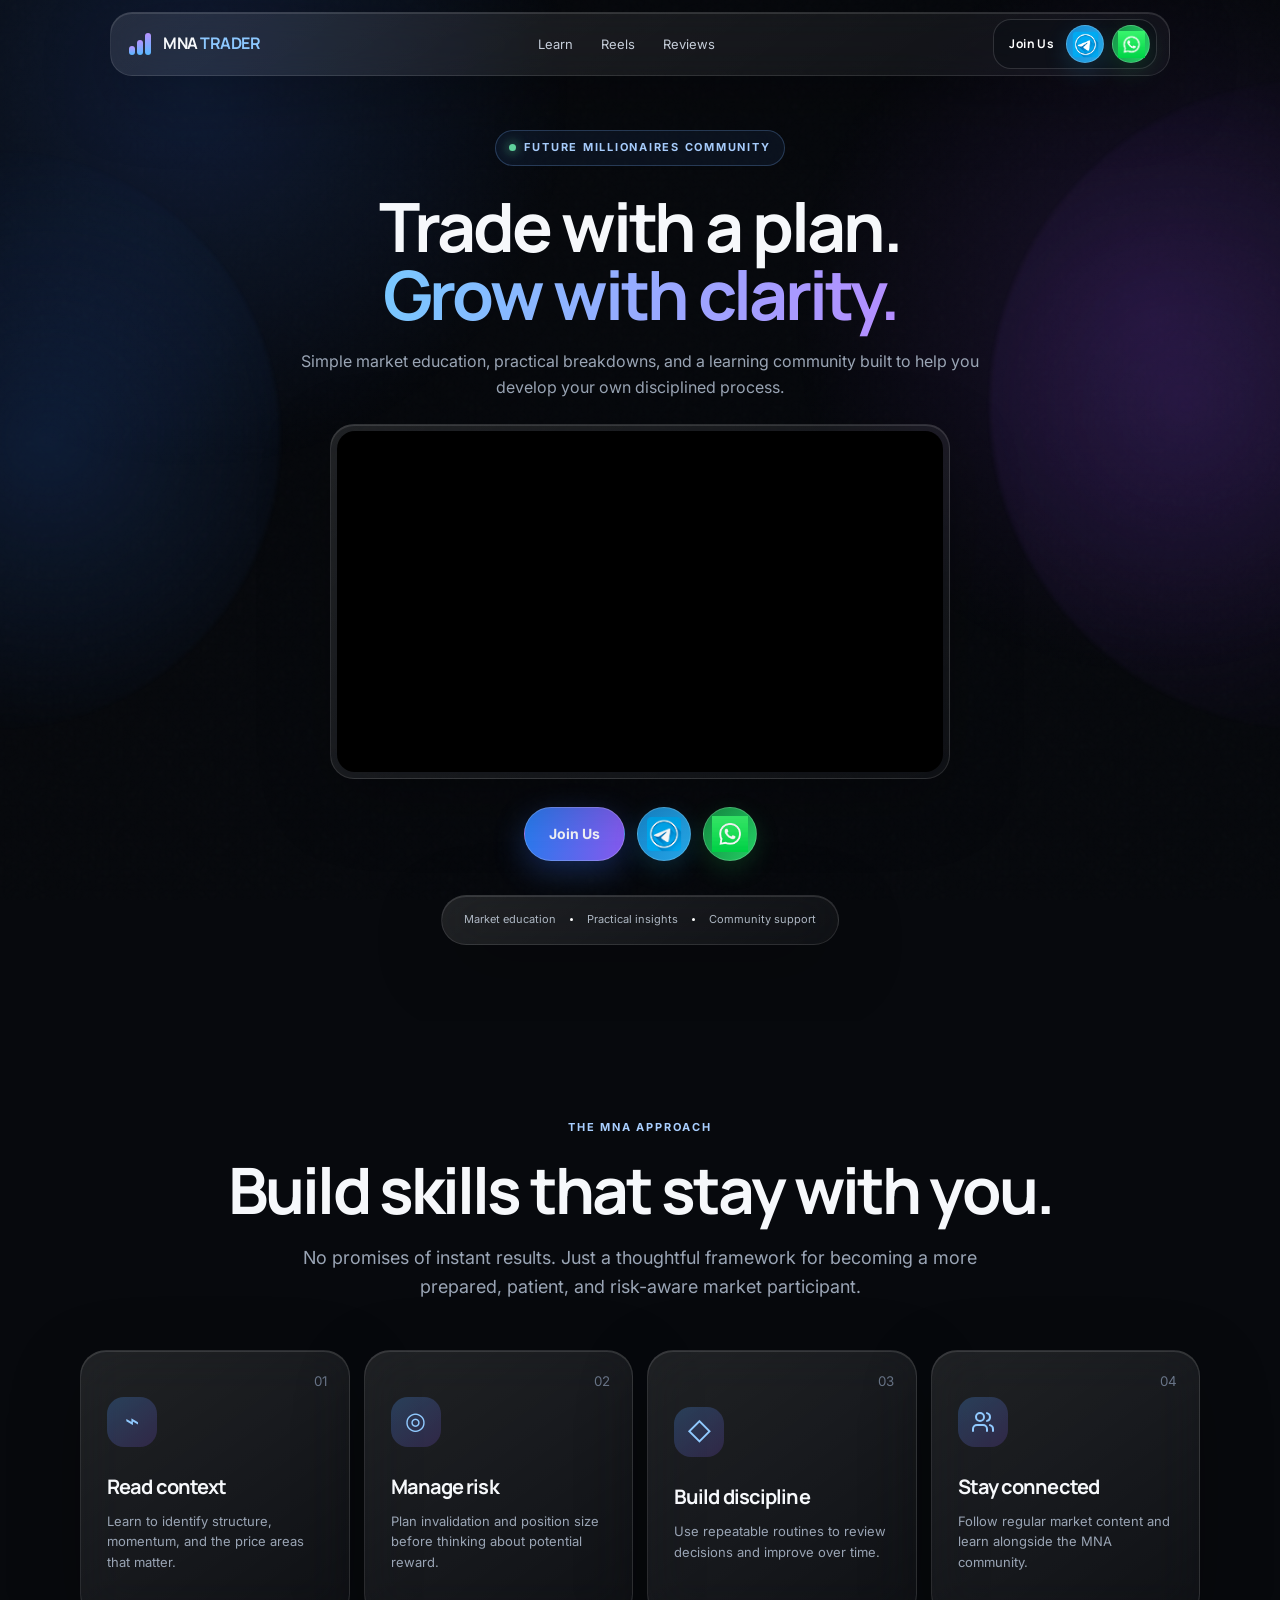
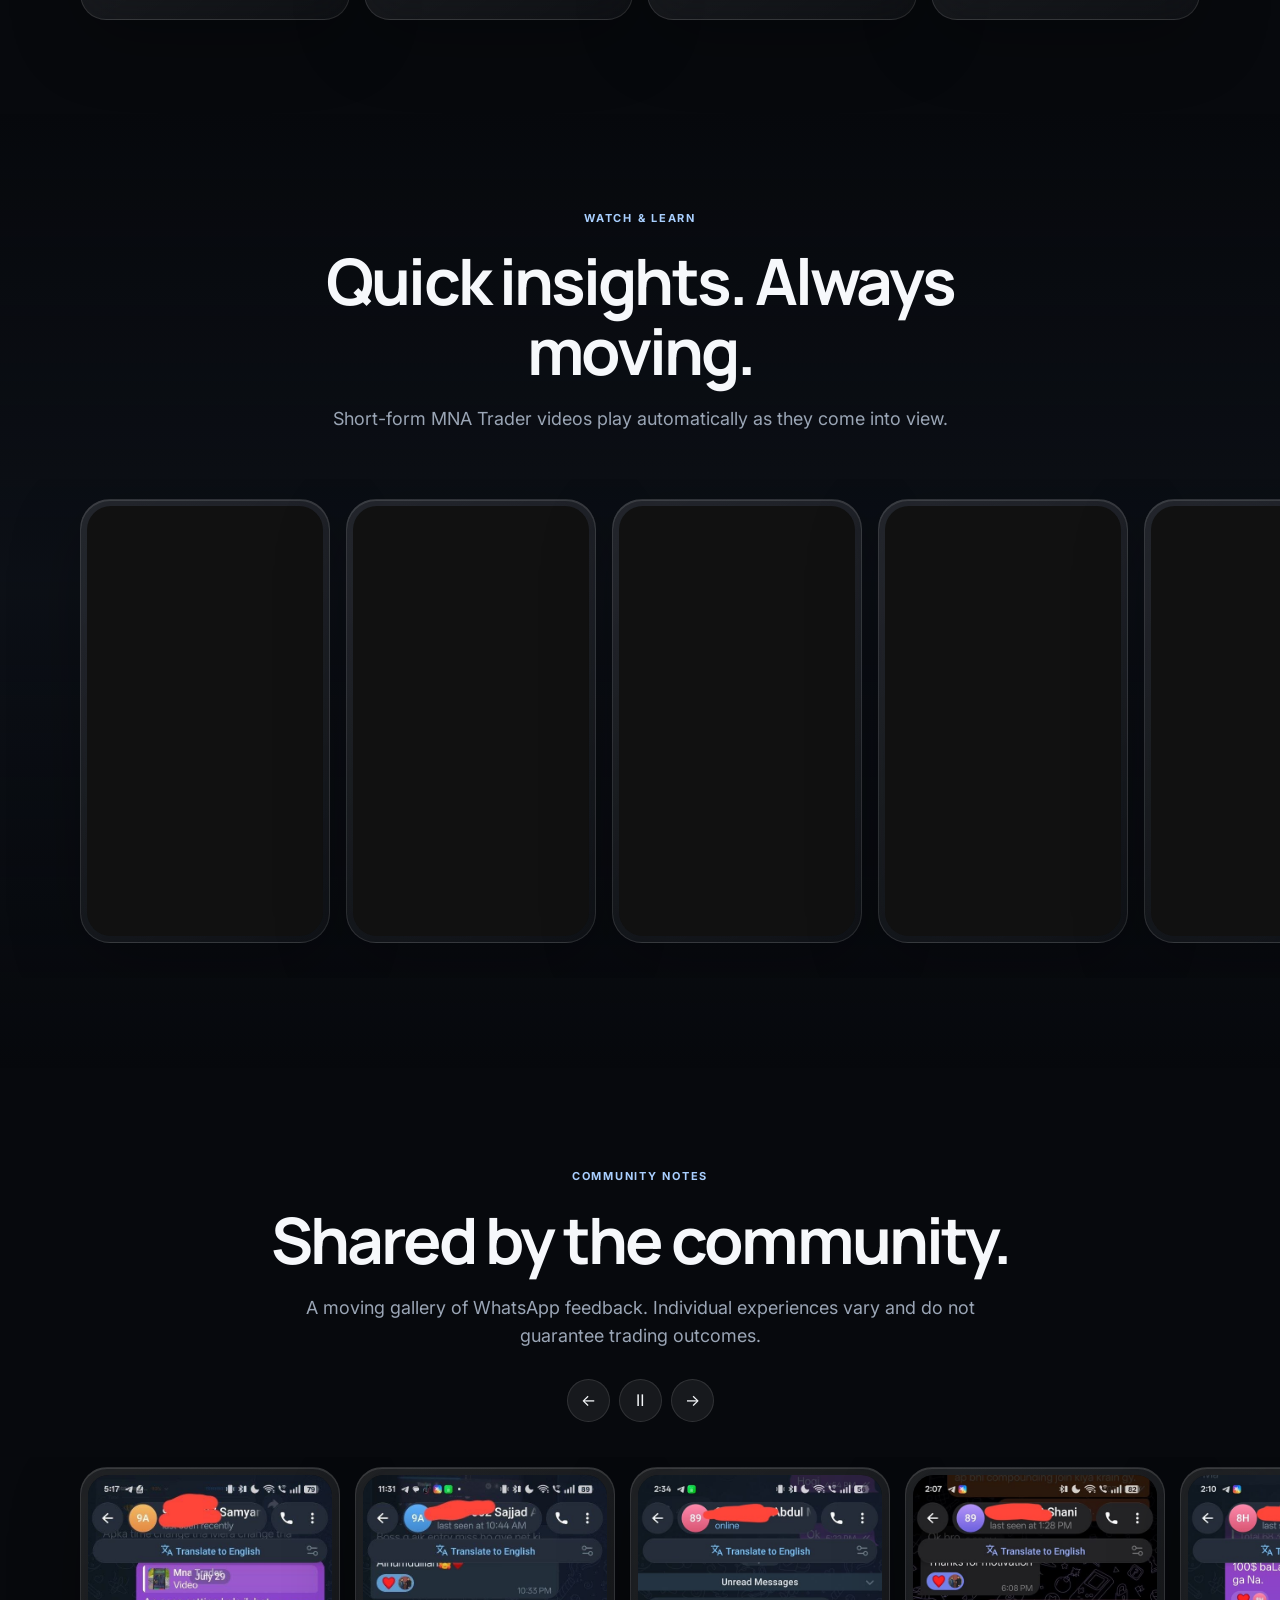
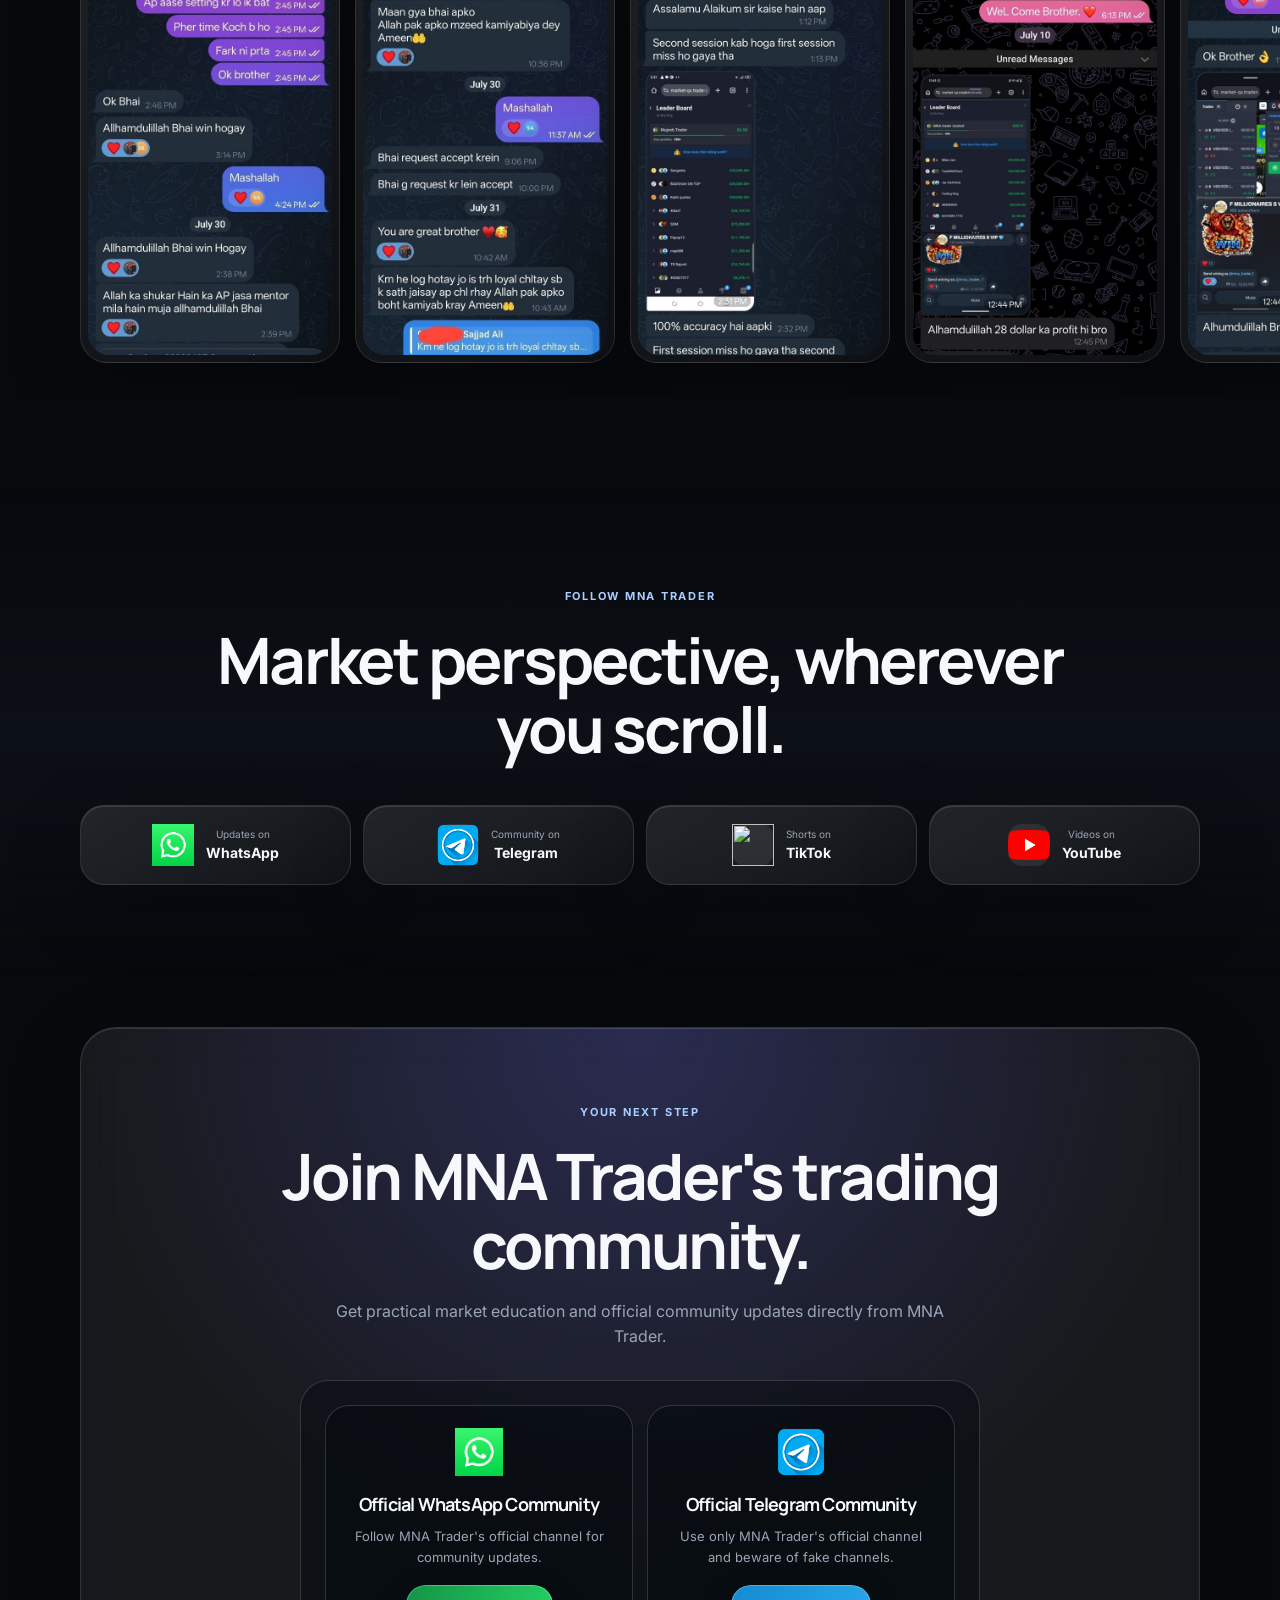
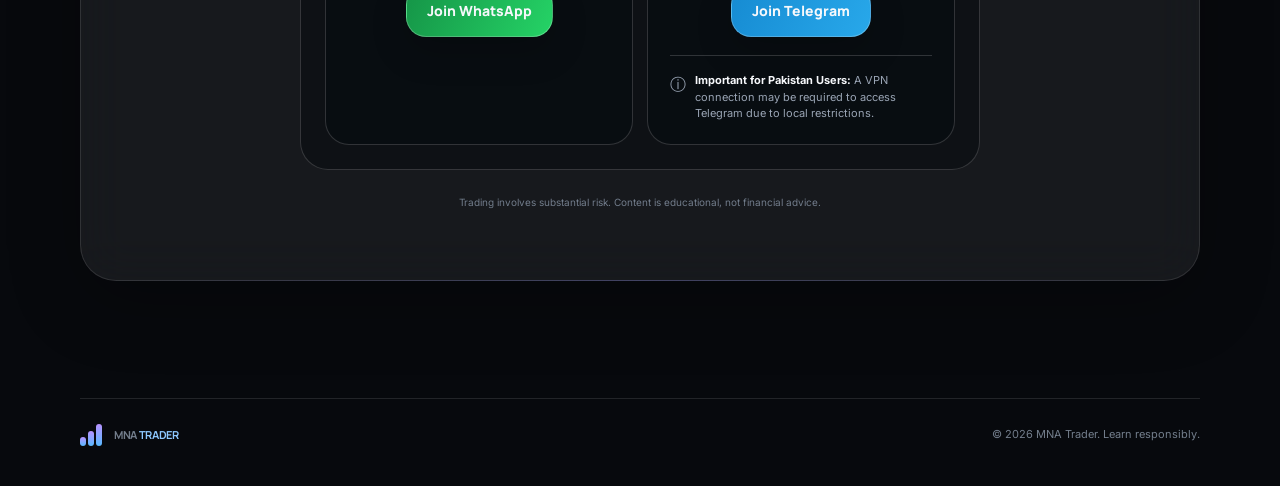
==== commit 59bb2495: "Update index.html" ====
--- a/index.html
+++ b/index.html
@@ -20,8 +20,8 @@
       <div class="nav-links"><a href="#learn">Learn</a><a href="#reels">Reels</a><a href="#reviews">Reviews</a></div>
       <div class="join-bar" aria-label="Join the MNA Trader community">
         <strong>Join Us</strong>
-        <a class="platform-button telegram-button" href="https://t.me/mnatraderofficial12" target="_blank" rel="noopener noreferrer" aria-label="Join MNA Trader on Telegram"><img class="platform-logo" src="source/TG.jpg" alt=""></a>
-        <a class="platform-button whatsapp-button" href="https://whatsapp.com/channel/0029VadVxmPKWEKjRLYmUD0N" target="_blank" rel="noopener noreferrer" aria-label="Join MNA Trader on WhatsApp"><img class="platform-logo" src="source/WHATSAPP.jfif" alt=""></a>
+        <a class="platform-button telegram-button" href="https://t.me/mnatraderofficial12" target="_blank" rel="noopener noreferrer" aria-label="Join MNA Trader on Telegram"><img class="platform-logo" src="source/tg_logo.png" alt=""></a>
+        <a class="platform-button whatsapp-button" href="https://whatsapp.com/channel/0029VadVxmPKWEKjRLYmUD0N" target="_blank" rel="noopener noreferrer" aria-label="Join MNA Trader on WhatsApp"><img class="platform-logo" src="source/wa_logo.jpg" alt=""></a>
       </div>
     </nav>
   </header>
@@ -38,8 +38,8 @@
         </div>
         <div class="hero-actions video-join" aria-label="Join the MNA Trader community">
           <a class="pill primary" href="#community">Join Us</a>
-          <a class="platform-button telegram-button" href="https://t.me/mnatraderofficial12" target="_blank" rel="noopener noreferrer" aria-label="Join MNA Trader on Telegram"><img class="platform-logo" src="source/TG.jpg" alt=""></a>
-          <a class="platform-button whatsapp-button" href="https://whatsapp.com/channel/0029VadVxmPKWEKjRLYmUD0N" target="_blank" rel="noopener noreferrer" aria-label="Join MNA Trader on WhatsApp"><img class="platform-logo" src="source/WHATSAPP.jfif" alt=""></a>
+          <a class="platform-button telegram-button" href="https://t.me/mnatraderofficial12" target="_blank" rel="noopener noreferrer" aria-label="Join MNA Trader on Telegram"><img class="platform-logo" src="source/tg_logo.png" alt=""></a>
+          <a class="platform-button whatsapp-button" href="https://whatsapp.com/channel/0029VadVxmPKWEKjRLYmUD0N" target="_blank" rel="noopener noreferrer" aria-label="Join MNA Trader on WhatsApp"><img class="platform-logo" src="source/wa_logo.jpg" alt=""></a>
         </div>
         <div class="trust-strip glass"><span>Market education</span><i></i><span>Practical insights</span><i></i><span>Community support</span></div>
       </div>
@@ -79,8 +79,8 @@
     <section class="section social-section">
       <div class="wrap center"><span class="kicker">Follow MNA Trader</span><h2>Market perspective, wherever you scroll.</h2>
         <div class="social-grid">
-          <a class="social glass whatsapp" href="https://whatsapp.com/channel/0029VadVxmPKWEKjRLYmUD0N" target="_blank" rel="noopener noreferrer"><span><img class="platform-logo" src="source/WHATSAPP.jfif" alt=""></span><div><small>Updates on</small><b>WhatsApp</b></div></a>
-          <a class="social glass telegram" href="https://t.me/mnatraderofficial12" target="_blank" rel="noopener noreferrer"><span><img class="platform-logo" src="source/TG.jpg" alt=""></span><div><small>Community on</small><b>Telegram</b></div></a>
+          <a class="social glass whatsapp" href="https://whatsapp.com/channel/0029VadVxmPKWEKjRLYmUD0N" target="_blank" rel="noopener noreferrer"><span><img class="platform-logo" src="source/wa_logo.jpg" alt=""></span><div><small>Updates on</small><b>WhatsApp</b></div></a>
+          <a class="social glass telegram" href="https://t.me/mnatraderofficial12" target="_blank" rel="noopener noreferrer"><span><img class="platform-logo" src="source/tg_logo.png" alt=""></span><div><small>Community on</small><b>Telegram</b></div></a>
           <a class="social glass tiktok" href="https://www.tiktok.com/@mnatrader.1?_r=1&amp;_t=ZN-990gDScdL7e" target="_blank" rel="noopener noreferrer"><span><img class="platform-logo" src="source/TIKTOK.jfif" alt=""></span><div><small>Shorts on</small><b>TikTok</b></div></a>
           <a class="social glass youtube" href="https://youtube.com/@mnatrader.1?si=cxPwHXHY-78F4RWt" target="_blank" rel="noopener noreferrer"><span><img class="platform-logo" src="source/YOUTUBE.webp" alt=""></span><div><small>Videos on</small><b>YouTube</b></div></a>
         </div>
@@ -88,8 +88,8 @@
     </section>
 
     <section class="section final-cta" id="community"><div class="wrap"><div class="cta-card glass center"><span class="kicker">Your next step</span><h2>Join MNA Trader's trading community.</h2><p class="community-intro">Get practical market education and official community updates directly from MNA Trader.</p><div class="cta-join-bar" aria-label="Join the MNA Trader community"><div class="cta-platforms">
-          <article class="community-option"><img class="platform-logo" src="source/WHATSAPP.jfif" alt="WhatsApp"><div class="community-copy"><h3>Official WhatsApp Community</h3><p>Follow MNA Trader's official channel for community updates.</p></div><a class="cta-platform whatsapp-button" href="https://whatsapp.com/channel/0029VadVxmPKWEKjRLYmUD0N" target="_blank" rel="noopener noreferrer">Join WhatsApp</a></article>
-          <article class="community-option"><img class="platform-logo" src="source/TG.jpg" alt="Telegram"><div class="community-copy"><h3>Official Telegram Community</h3><p>Use only MNA Trader's official channel and beware of fake channels.</p></div><a class="cta-platform telegram-button" href="https://t.me/mnatraderofficial12" target="_blank" rel="noopener noreferrer">Join Telegram</a><div class="vpn-notice"><span aria-hidden="true">ⓘ</span><p><strong>Important for Pakistan Users:</strong> A VPN connection may be required to access Telegram due to local restrictions.</p></div></article>
+          <article class="community-option"><img class="platform-logo" src="source/wa_logo.jpg" alt="WhatsApp"><div class="community-copy"><h3>Official WhatsApp Community</h3><p>Follow MNA Trader's official channel for community updates.</p></div><a class="cta-platform whatsapp-button" href="https://whatsapp.com/channel/0029VadVxmPKWEKjRLYmUD0N" target="_blank" rel="noopener noreferrer">Join WhatsApp</a></article>
+          <article class="community-option"><img class="platform-logo" src="source/tg_logo.png" alt="Telegram"><div class="community-copy"><h3>Official Telegram Community</h3><p>Use only MNA Trader's official channel and beware of fake channels.</p></div><a class="cta-platform telegram-button" href="https://t.me/mnatraderofficial12" target="_blank" rel="noopener noreferrer">Join Telegram</a><div class="vpn-notice"><span aria-hidden="true">ⓘ</span><p><strong>Important for Pakistan Users:</strong> A VPN connection may be required to access Telegram due to local restrictions.</p></div></article>
         </div></div><small>Trading involves substantial risk. Content is educational, not financial advice.</small></div></div></section>
   </main>
   <footer><div class="wrap footer-inner"><a class="brand" href="#home"><span class="brand-icon"><i></i><i></i><i></i></span><span>MNA <b>TRADER</b></span></a><p>© <span id="year"></span> MNA Trader. Learn responsibly.</p></div></footer>
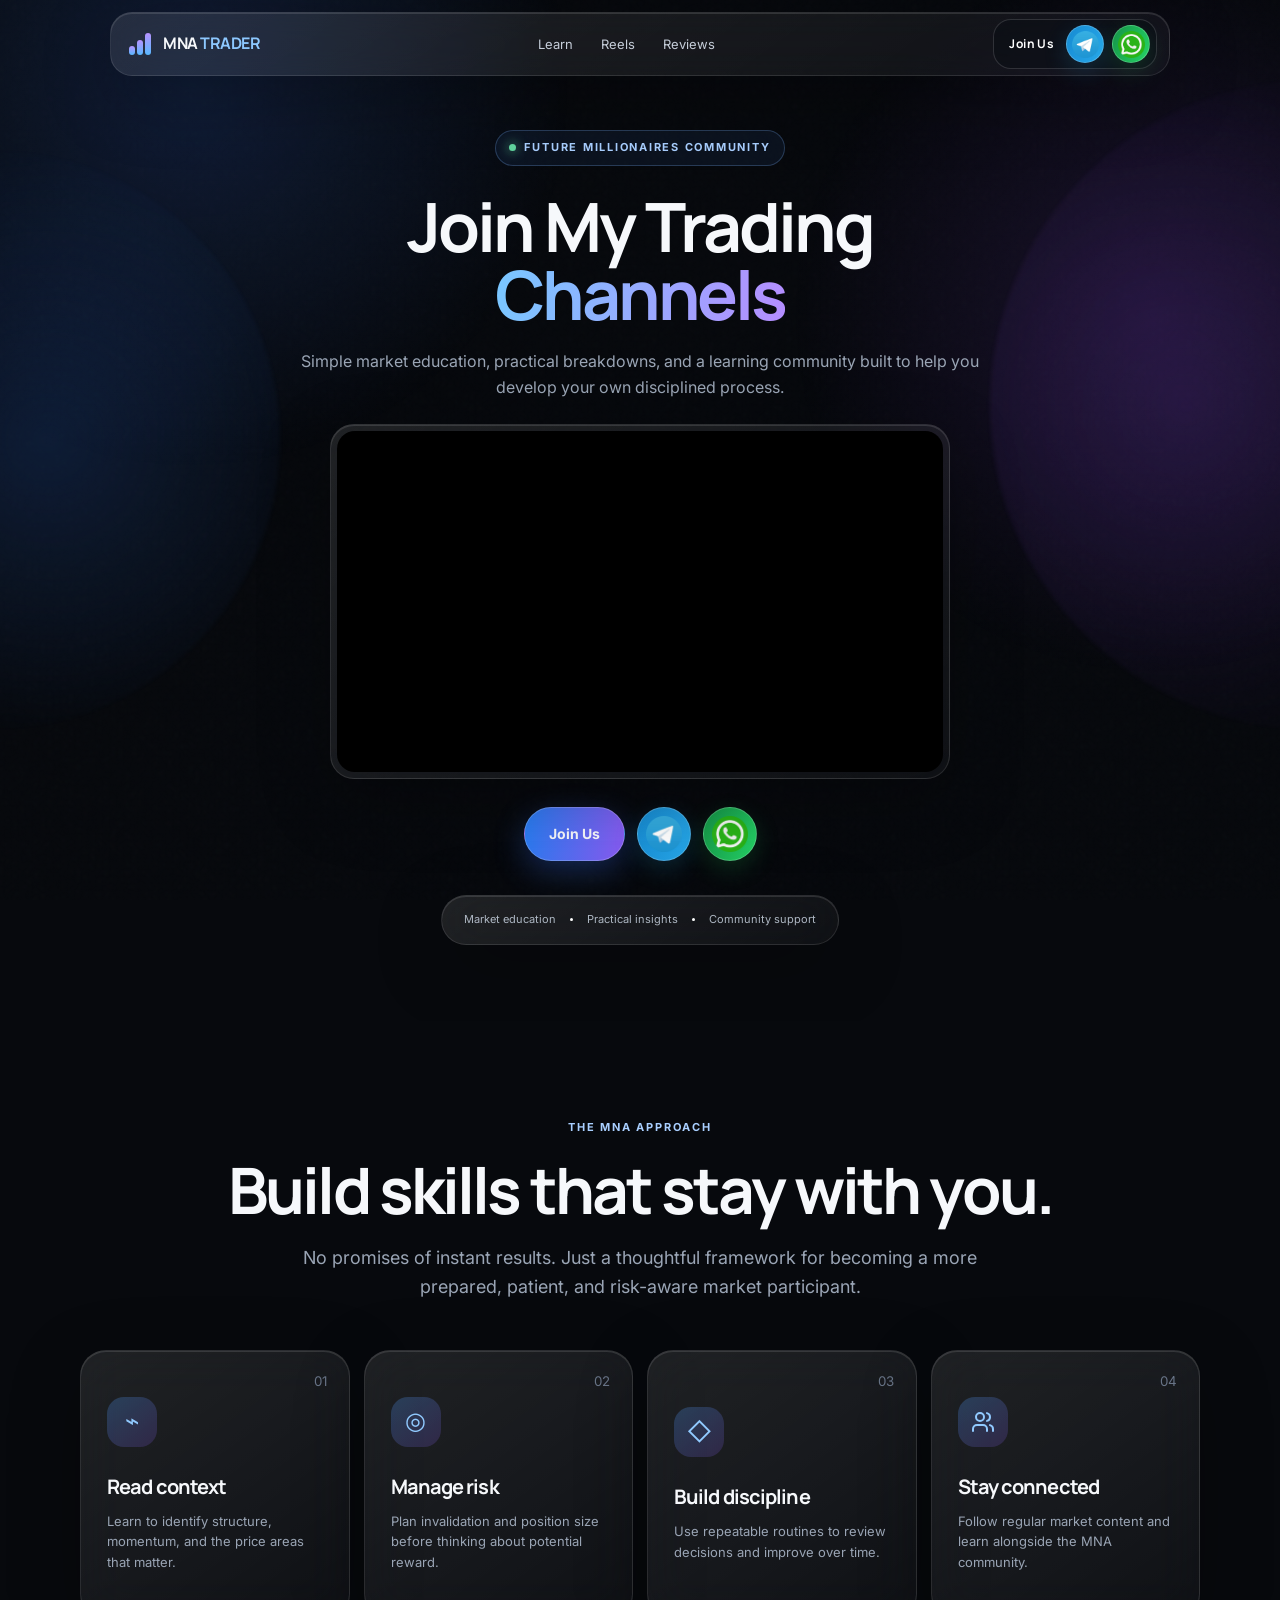
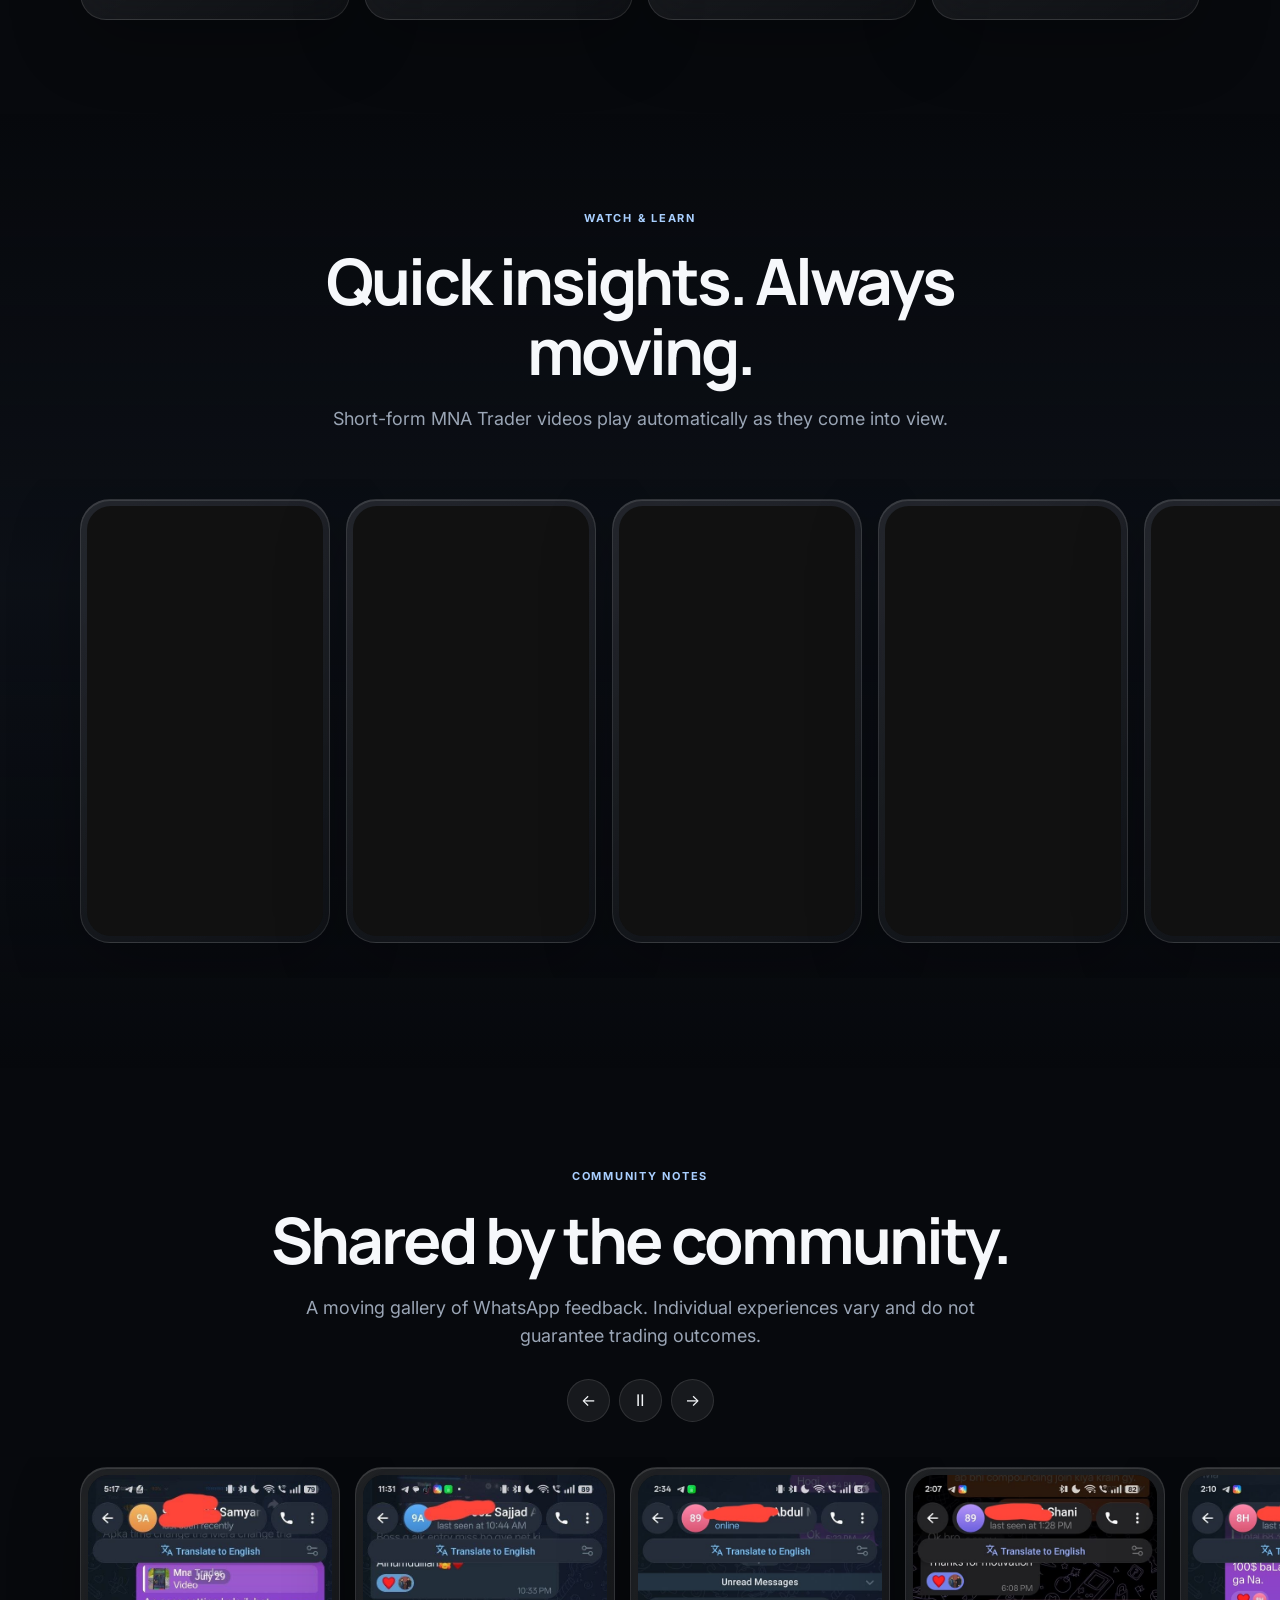
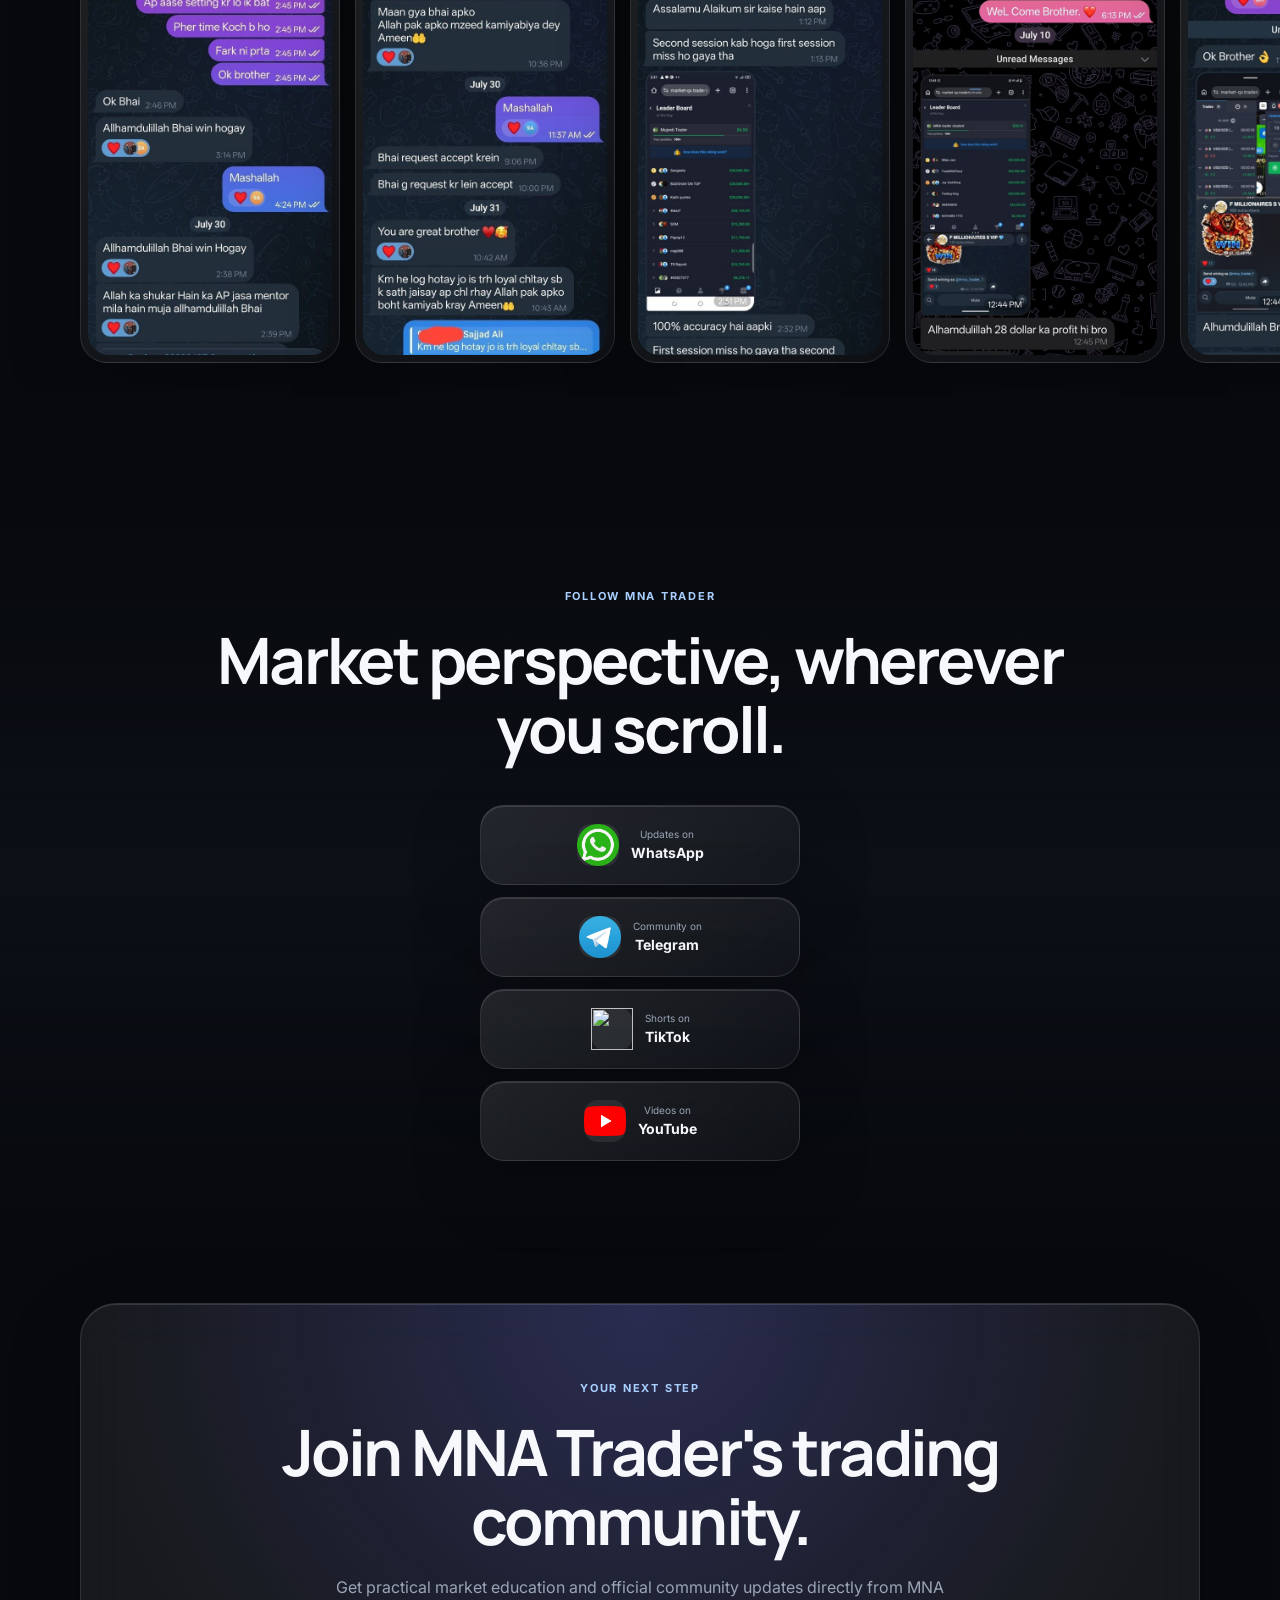
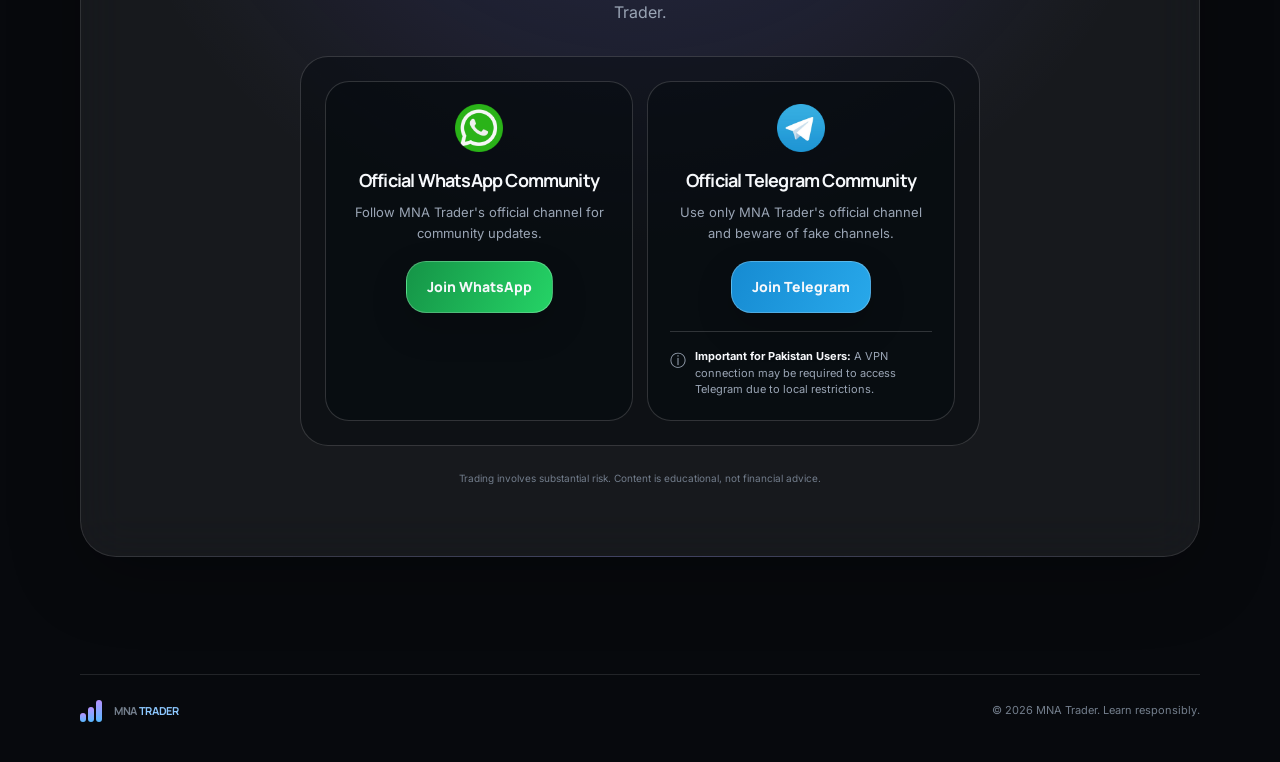
==== commit 8928994d: "Update hero heading for trading channels" ====
--- a/index.html
+++ b/index.html
@@ -31,7 +31,7 @@
       <div class="hero-orb orb-one" aria-hidden="true"></div><div class="hero-orb orb-two" aria-hidden="true"></div>
       <div class="wrap hero-inner">
         <div class="status"><span></span> Future Millionaires Community</div>
-        <h1>Trade with a plan.<br><em>Grow with clarity.</em></h1>
+        <h1>Join My Trading<br><em>Channels</em></h1>
         <p class="lead">Simple market education, practical breakdowns, and a learning community built to help you develop your own disciplined process.</p>
         <div class="video-shell hero-video glass">
           <iframe src="https://www.youtube.com/embed/LiIVSHRoBck?autoplay=0&amp;mute=0&amp;controls=1&amp;rel=0" title="MNA Trader video" allow="autoplay; encrypted-media; picture-in-picture" allowfullscreen></iframe>
--- a/styles.css
+++ b/styles.css
@@ -35,6 +35,8 @@
 .icon svg{width:24px;height:24px;fill:none;stroke:currentColor;stroke-width:2;stroke-linecap:round;stroke-linejoin:round}
 .benefit-grid h3{margin-top:24px}
 .community-intro{max-width:620px;margin-left:auto;margin-right:auto}
+.social-grid{width:min(320px,100%);margin:42px auto 0;grid-template-columns:1fr}
+.social{height:80px}
 .community-option{min-width:0;padding:22px;border:1px solid rgba(255,255,255,.16);border-radius:24px;background:rgba(5,9,15,.46);display:flex;flex-direction:column;align-items:center}
 .community-option>.platform-logo{width:48px;height:48px;margin-bottom:14px}
 .community-copy h3{font-size:18px;margin:0 0 7px}
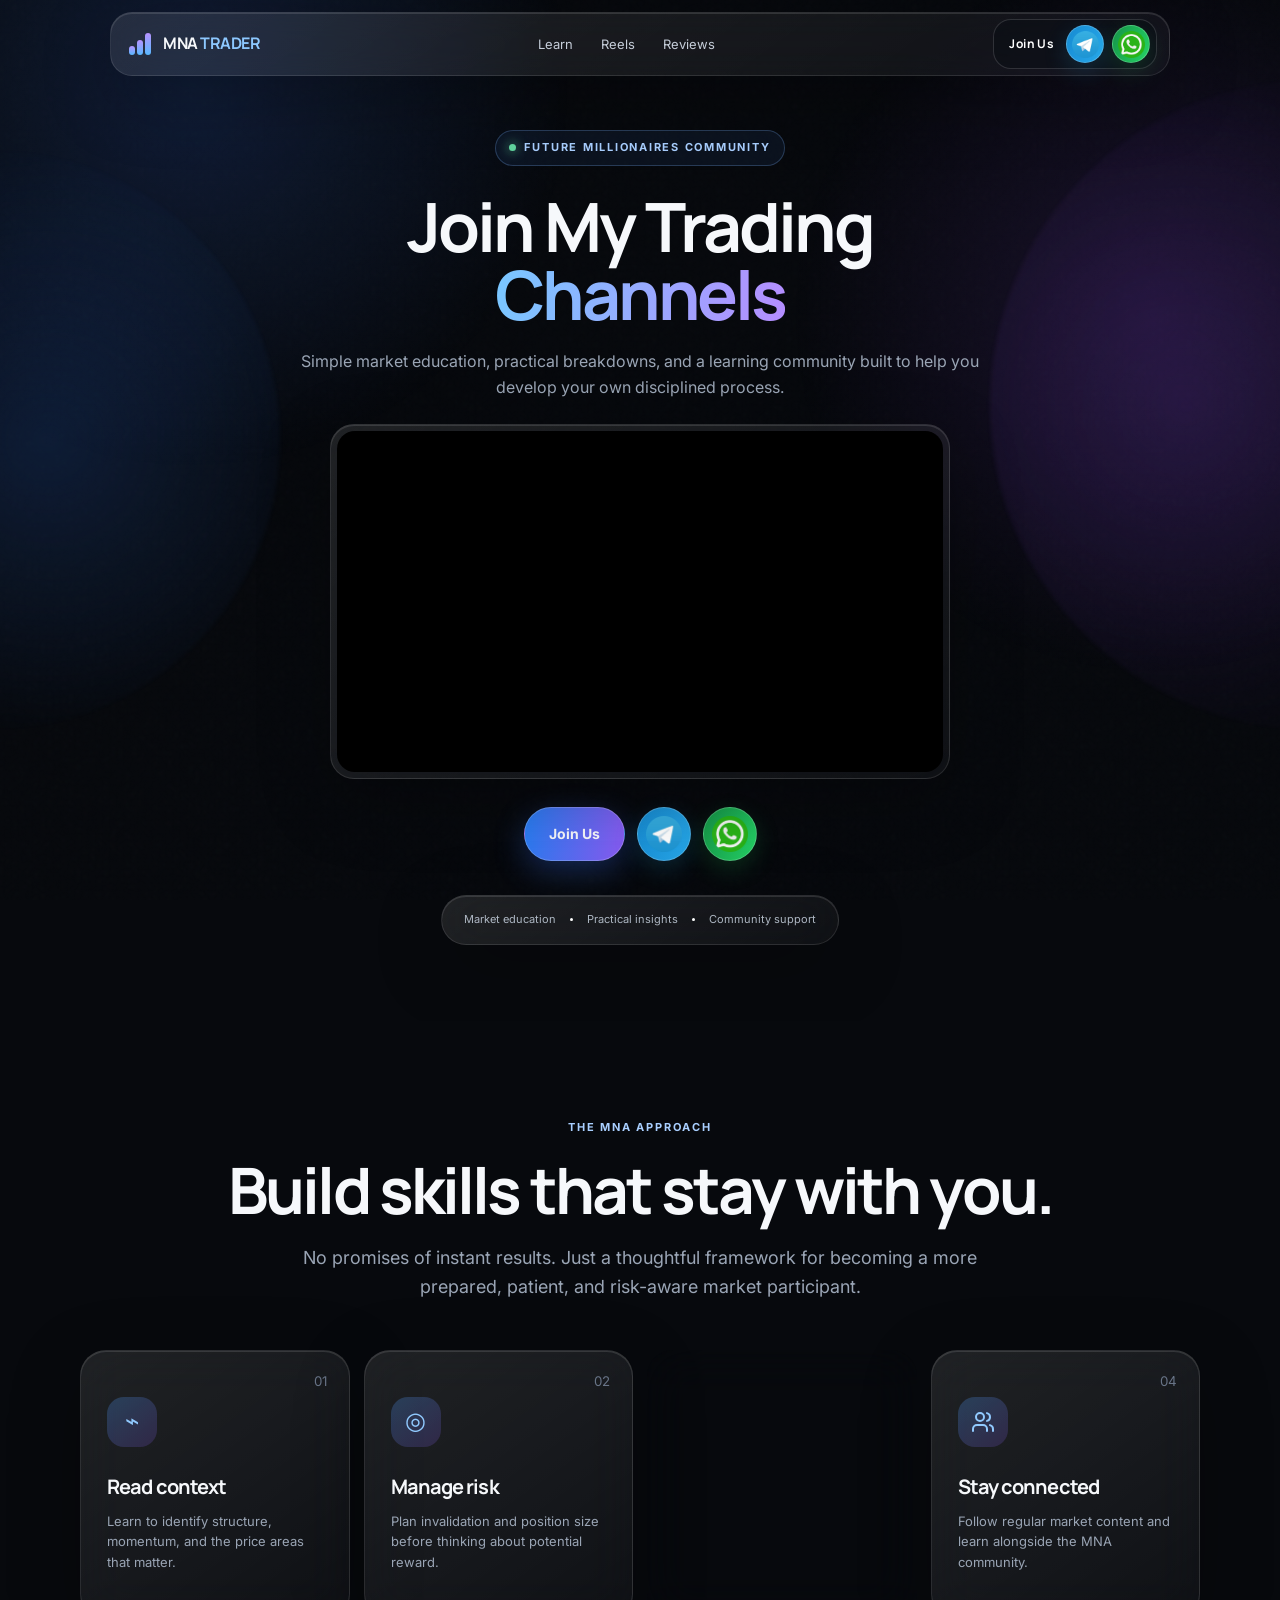
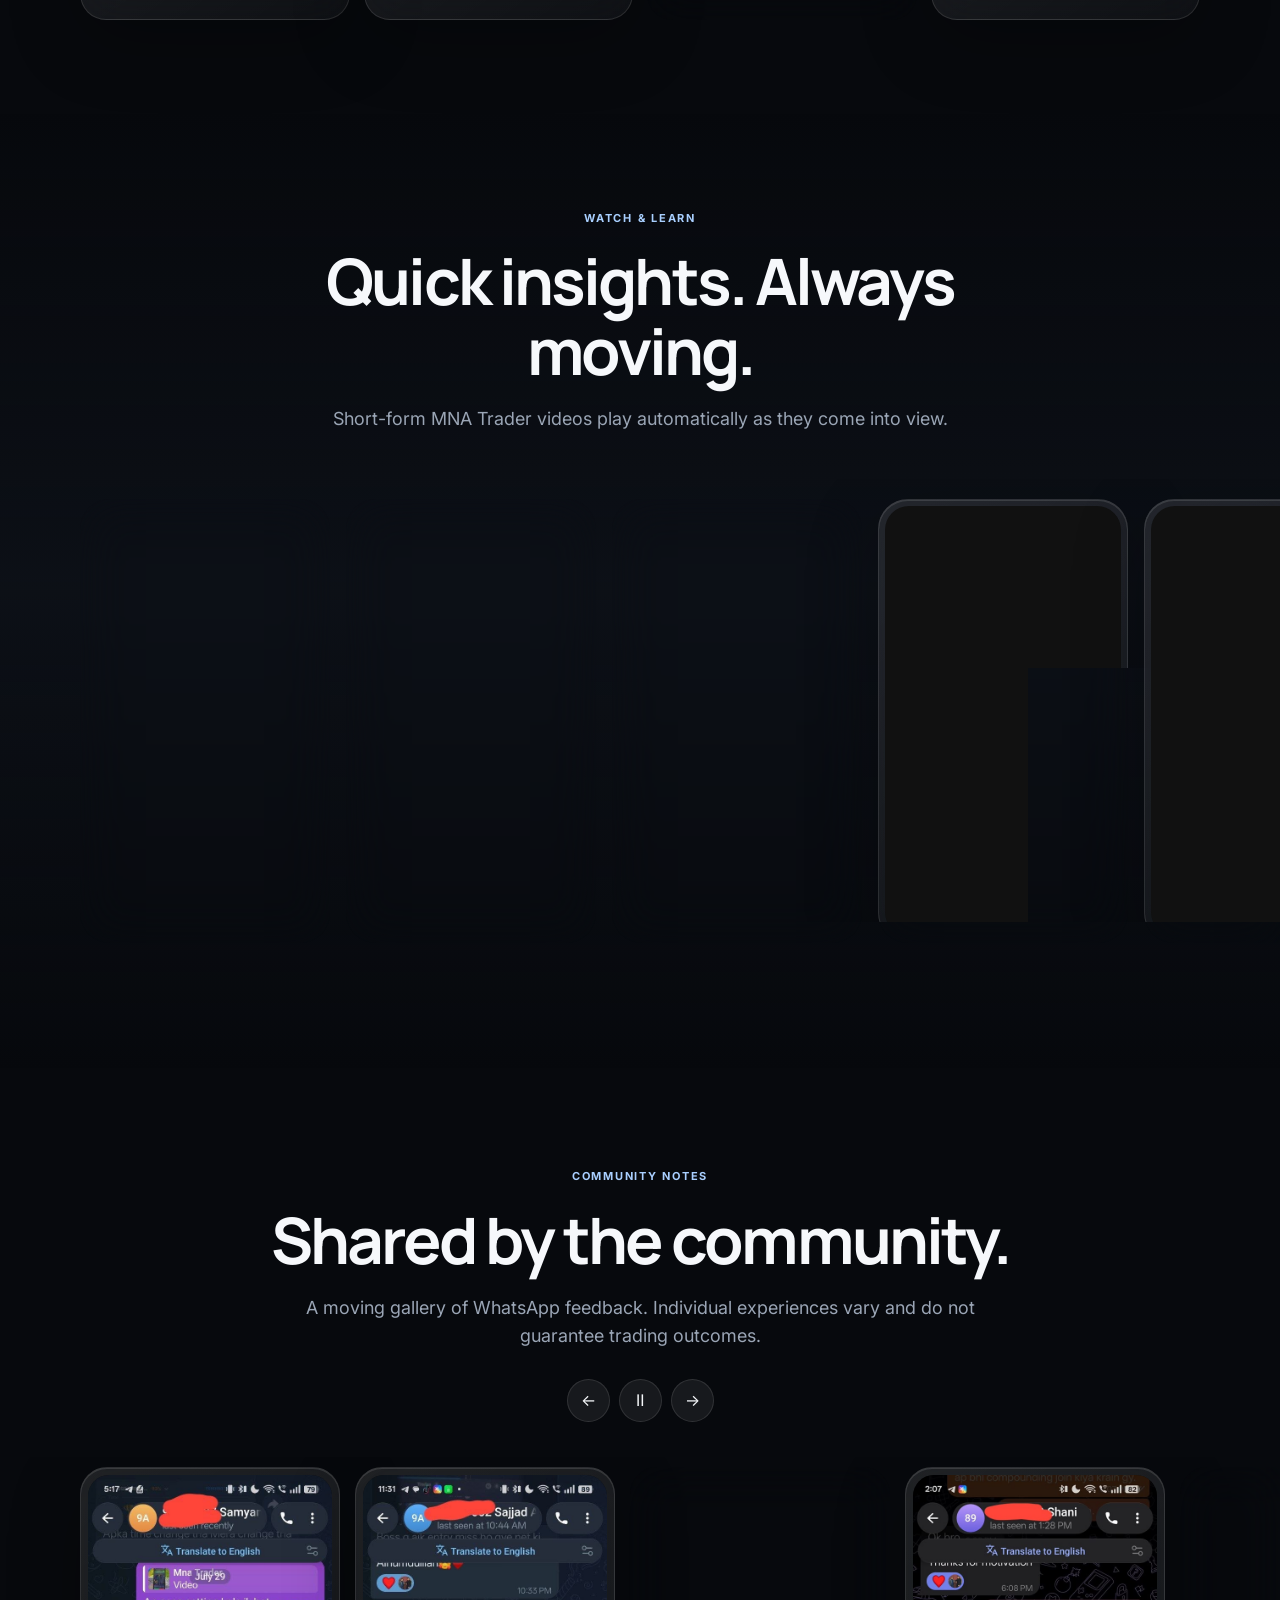
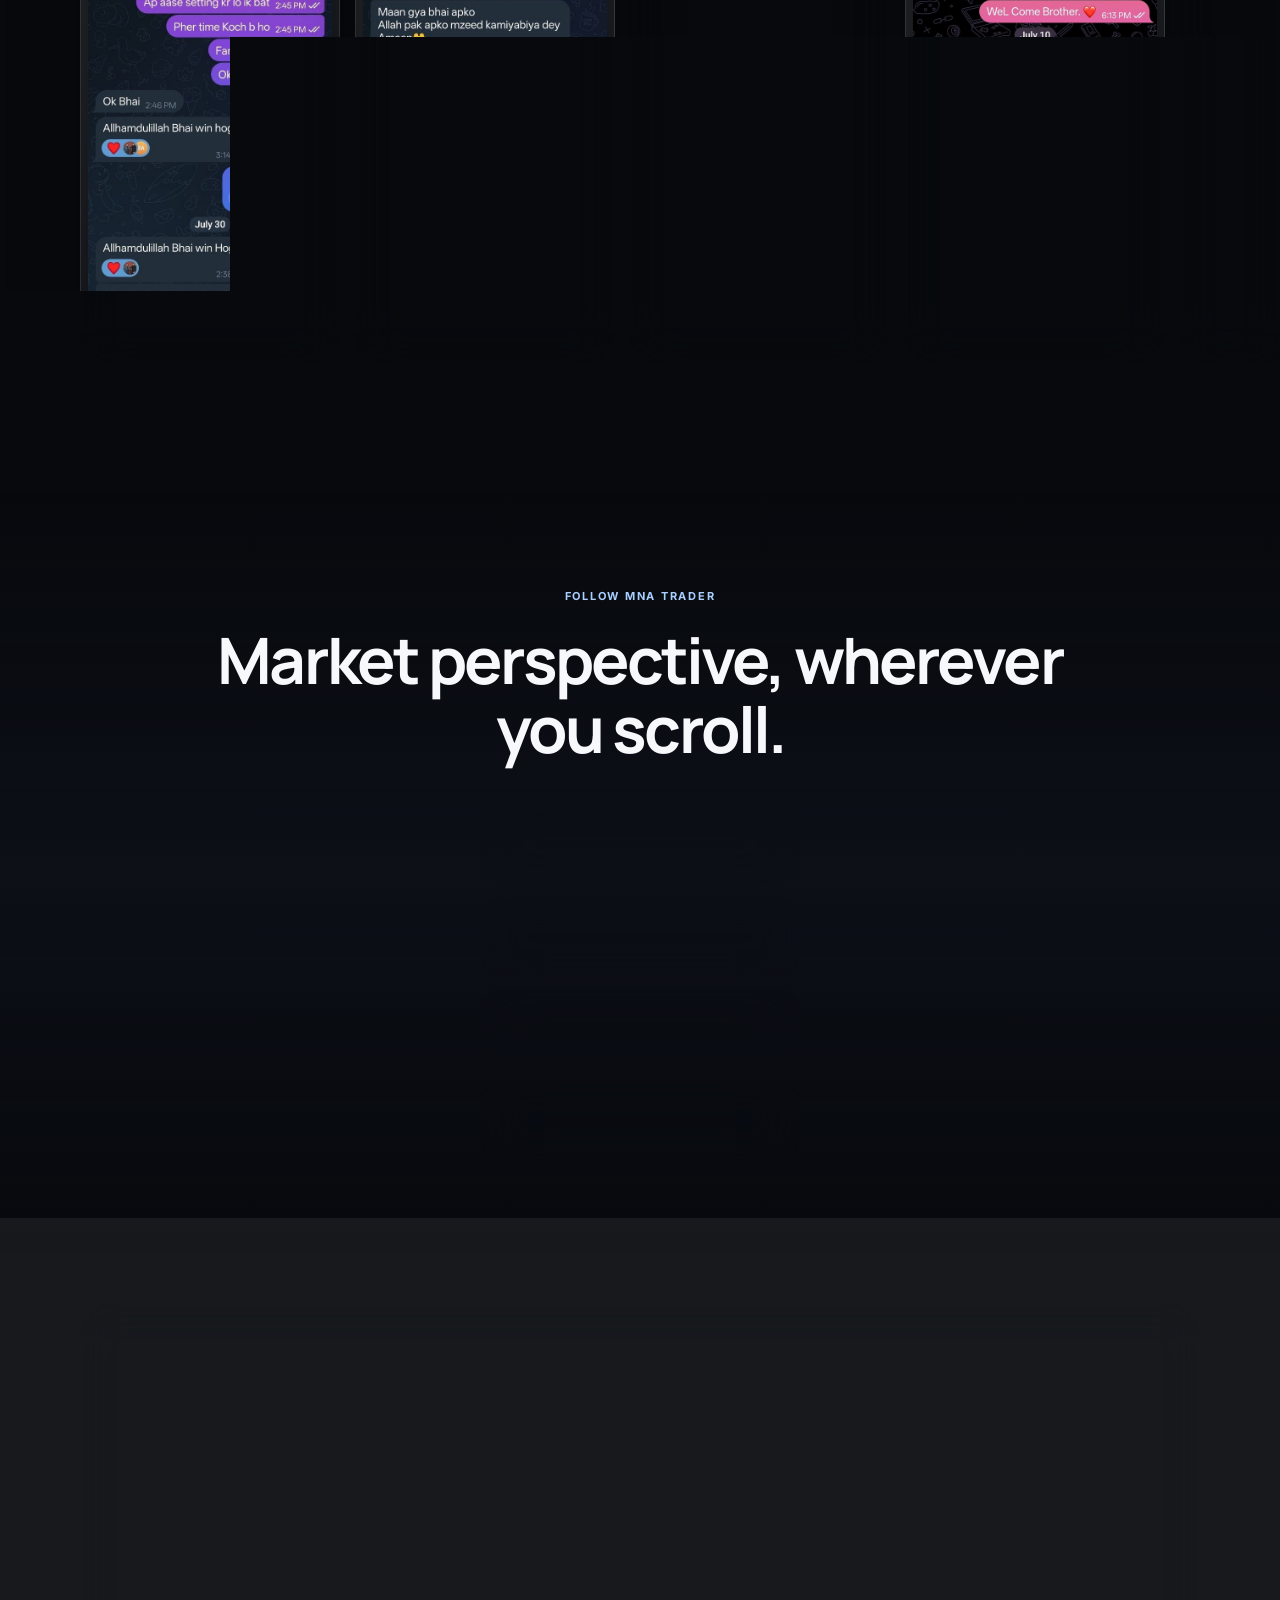
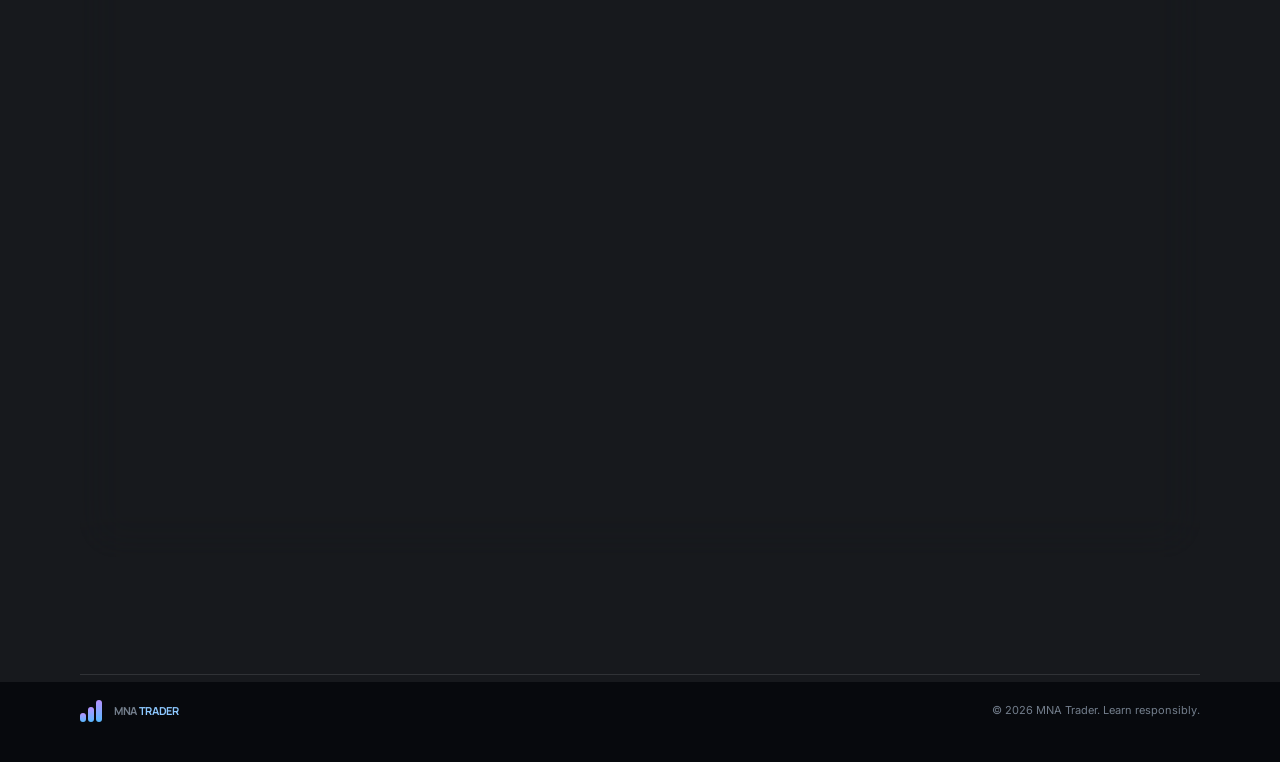
==== commit 693952ec: "Update homepage YouTube video" ====
--- a/index.html
+++ b/index.html
@@ -34,7 +34,7 @@
         <h1>Join My Trading<br><em>Channels</em></h1>
         <p class="lead">Simple market education, practical breakdowns, and a learning community built to help you develop your own disciplined process.</p>
         <div class="video-shell hero-video glass">
-          <iframe src="https://www.youtube.com/embed/LiIVSHRoBck?autoplay=0&amp;mute=0&amp;controls=1&amp;rel=0" title="MNA Trader video" allow="autoplay; encrypted-media; picture-in-picture" allowfullscreen></iframe>
+          <iframe src="https://www.youtube.com/embed/vklLRqQc_lA?autoplay=0&amp;mute=0&amp;controls=1&amp;rel=0" title="MNA Trader video" allow="autoplay; encrypted-media; picture-in-picture" allowfullscreen></iframe>
         </div>
         <div class="hero-actions video-join" aria-label="Join the MNA Trader community">
           <a class="pill primary" href="#community">Join Us</a>
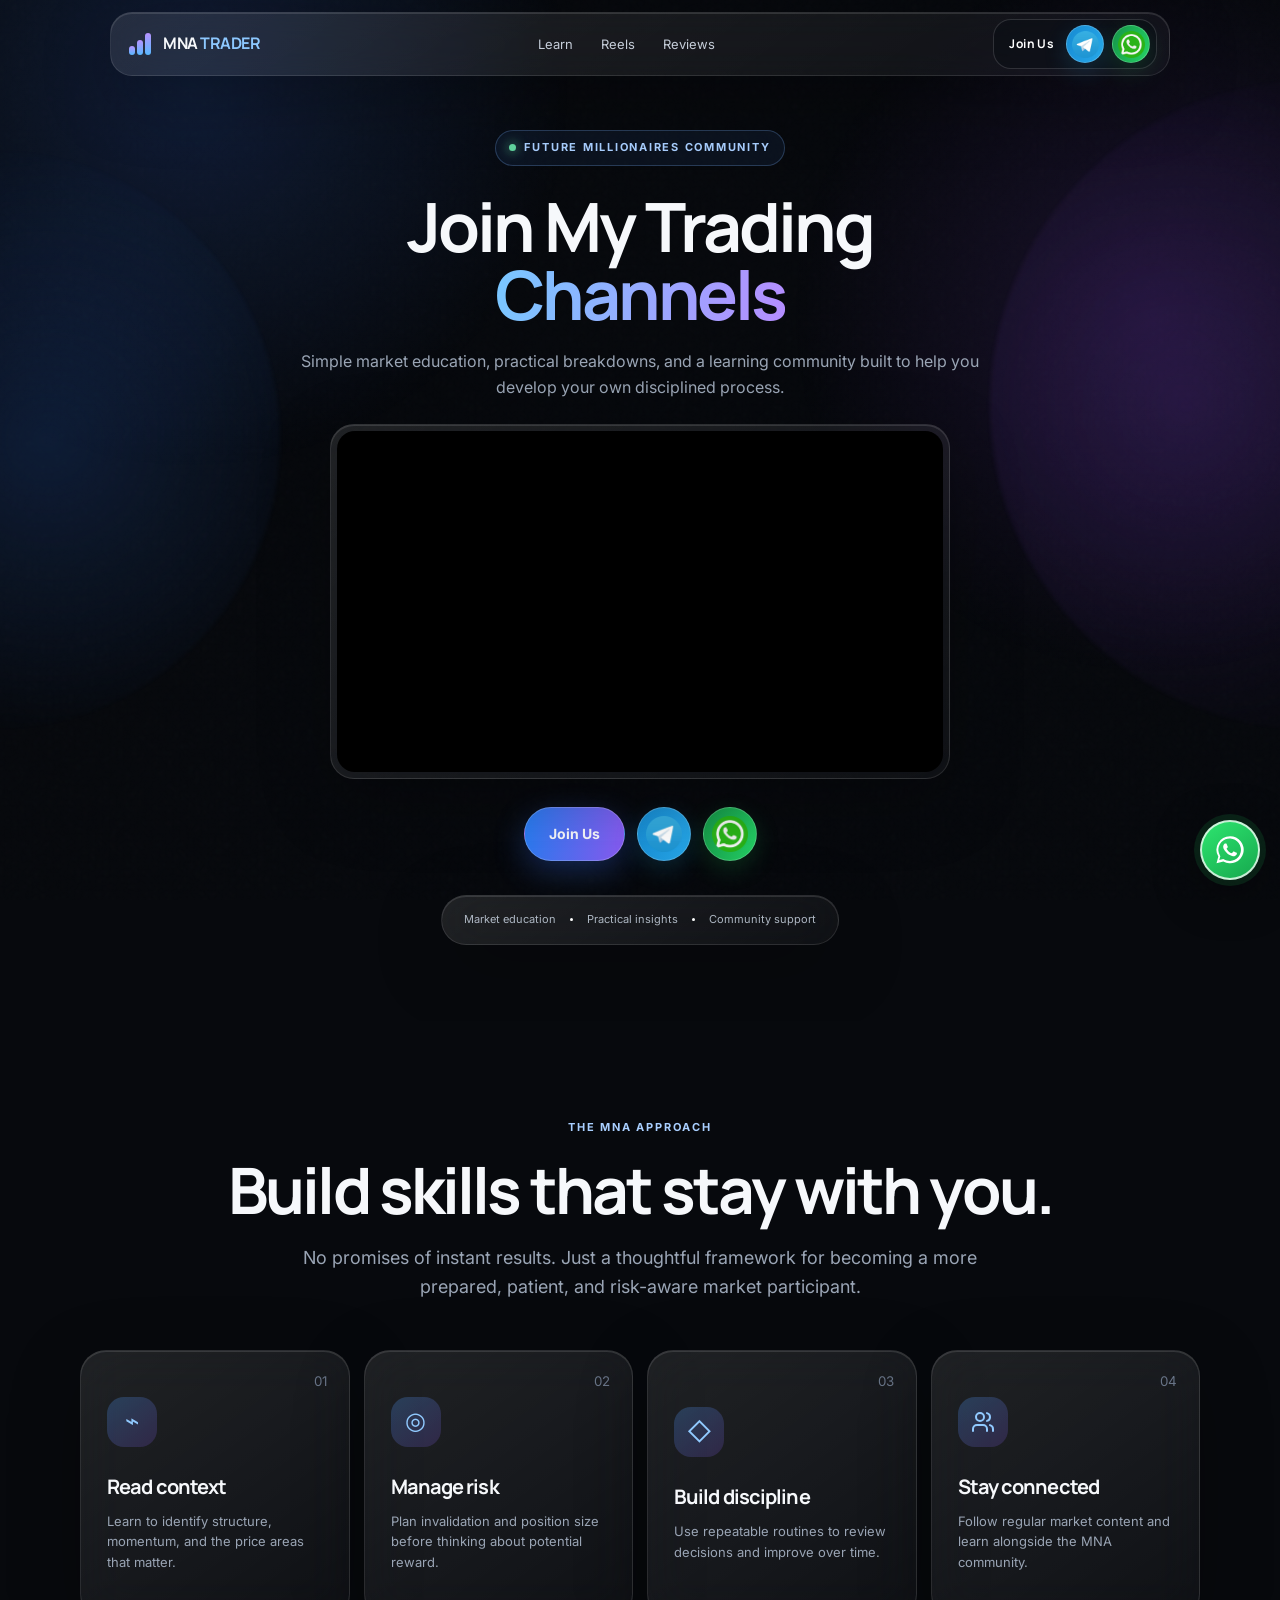
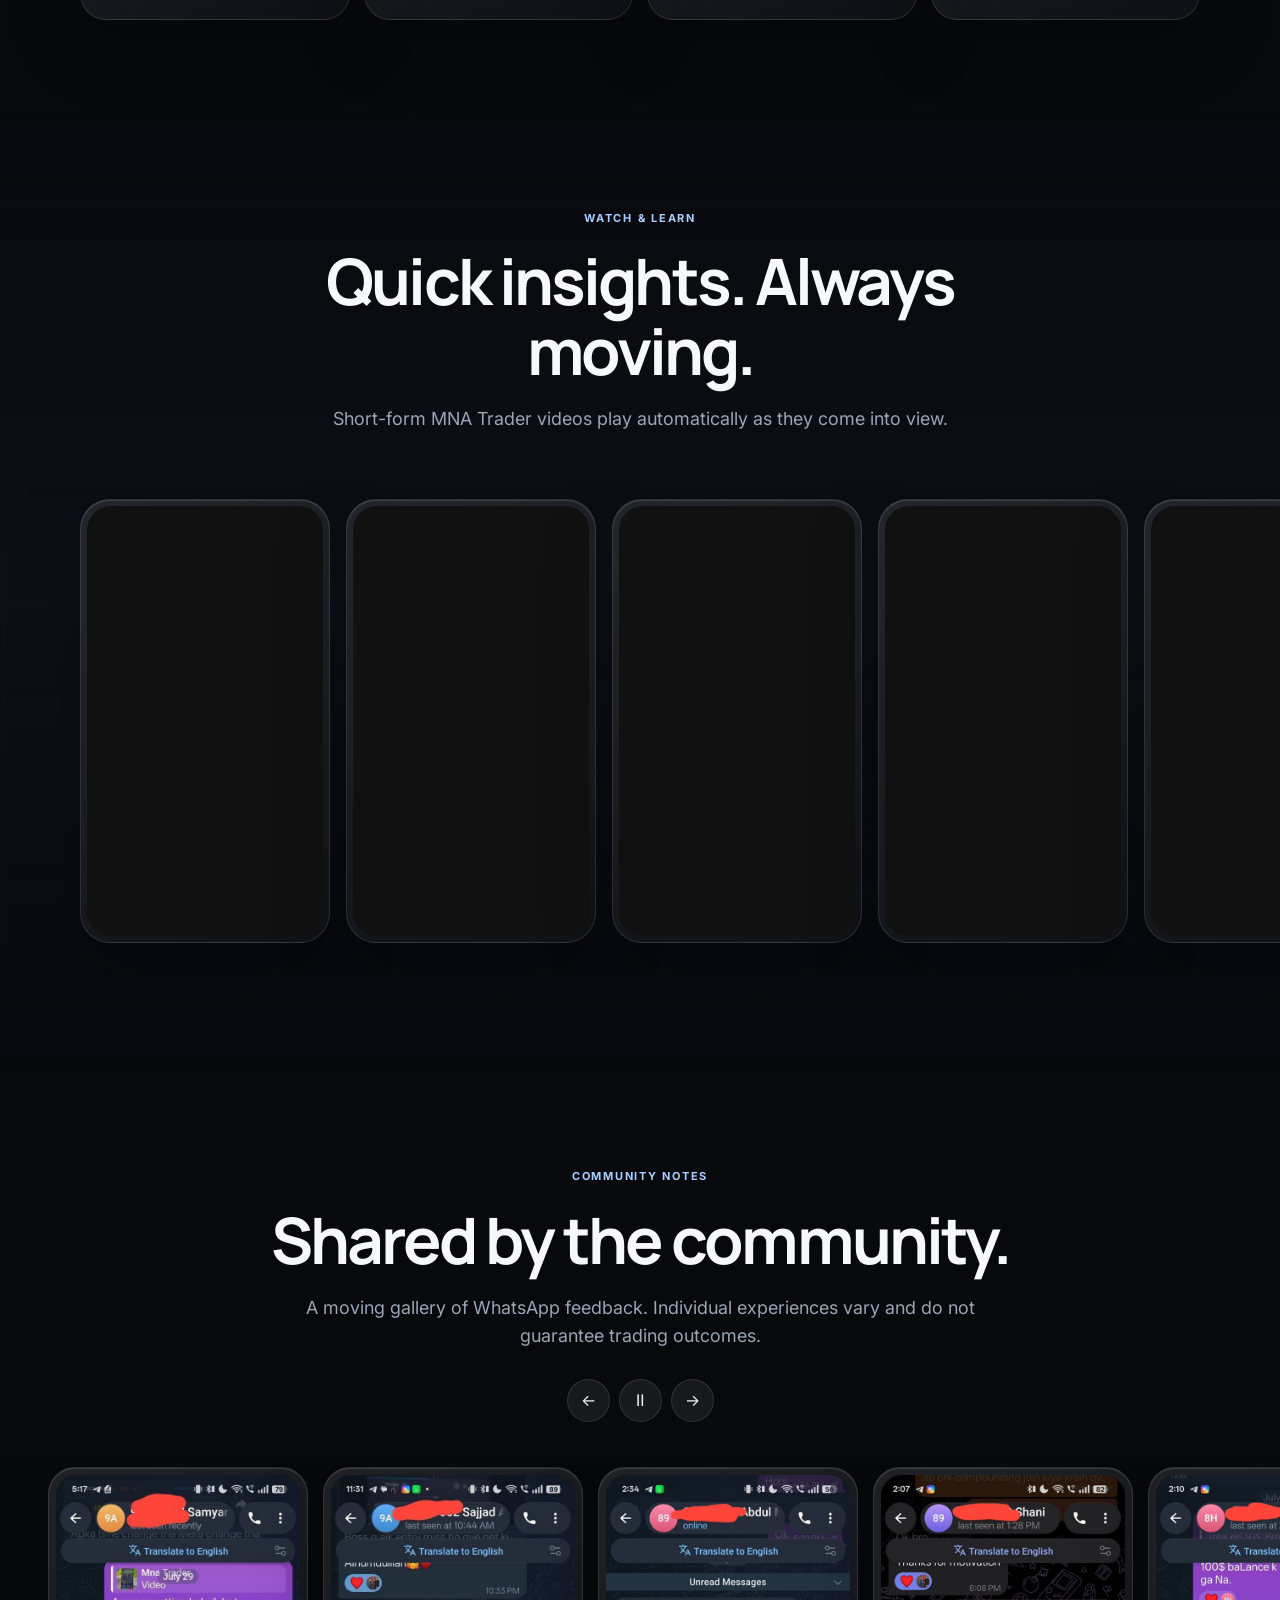
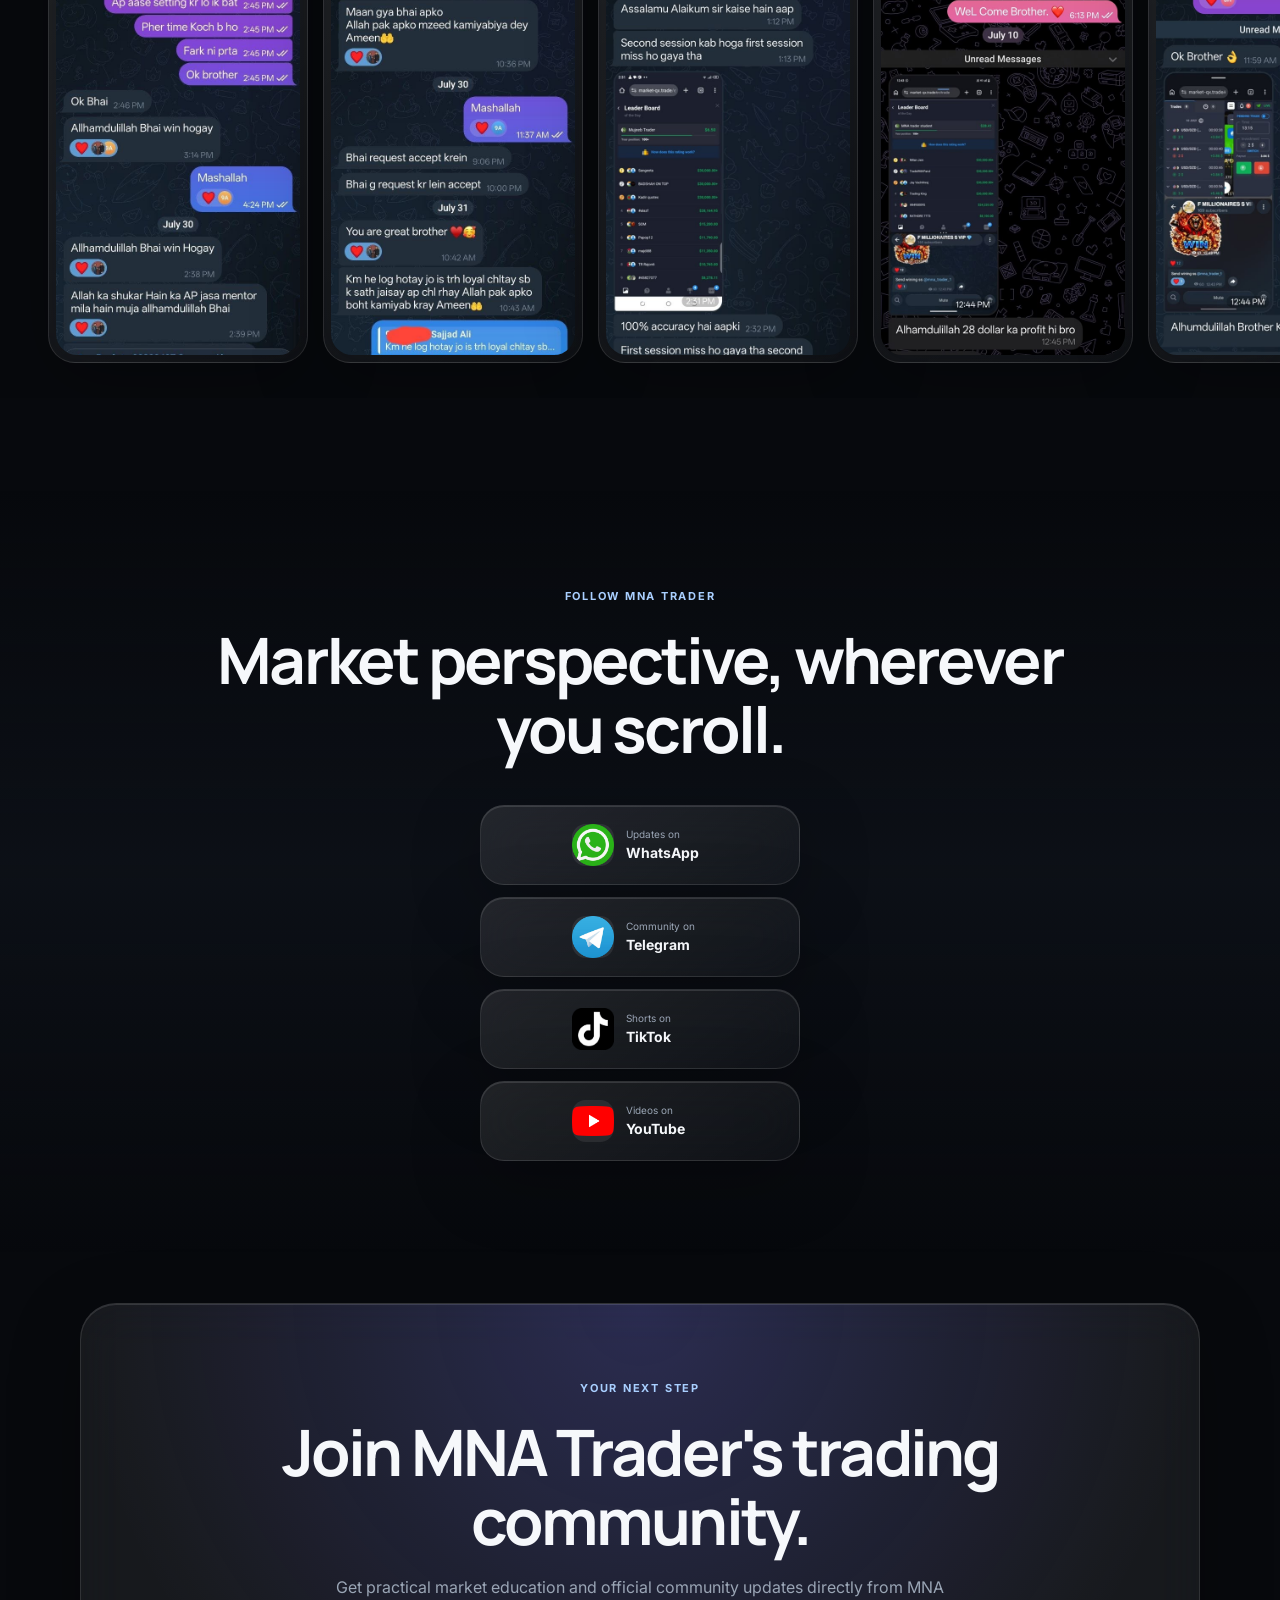
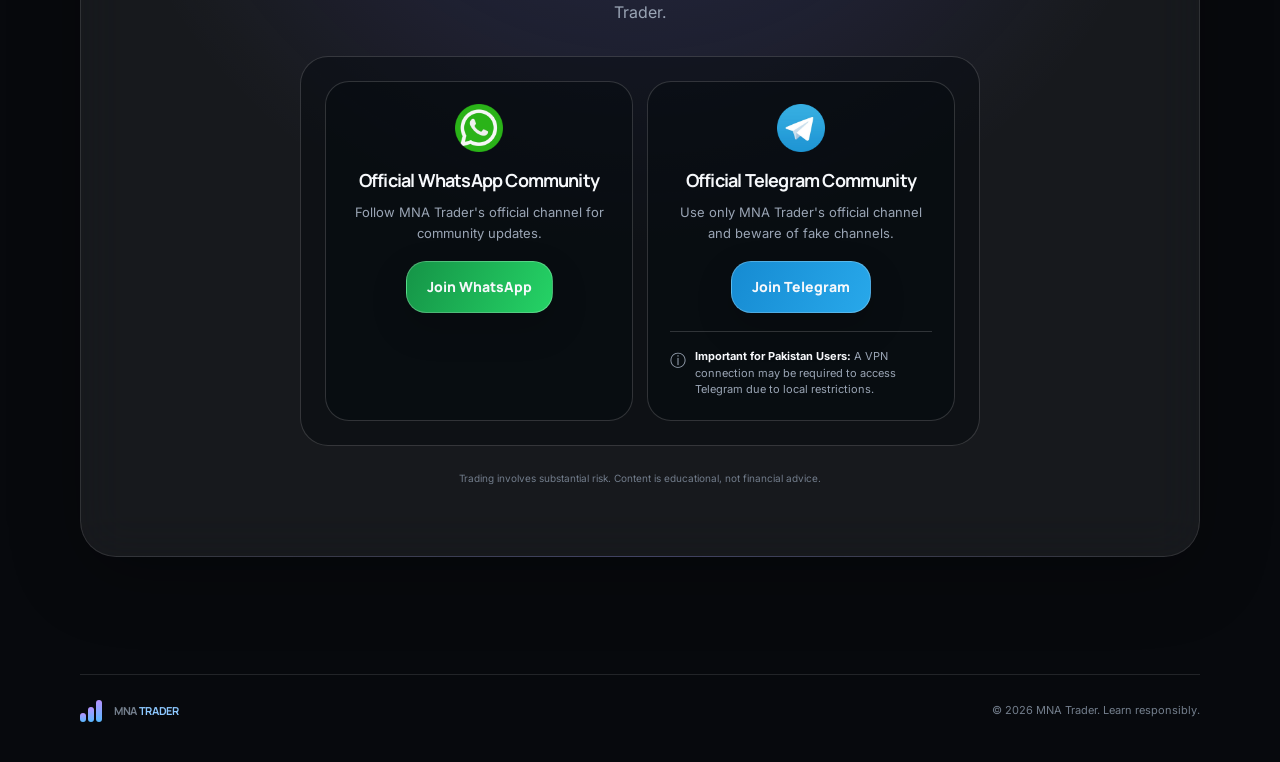
==== commit b9bfa36c: "Add floating WhatsApp channel widget" ====
--- a/index.html
+++ b/index.html
@@ -93,6 +93,12 @@
         </div></div><small>Trading involves substantial risk. Content is educational, not financial advice.</small></div></div></section>
   </main>
   <footer><div class="wrap footer-inner"><a class="brand" href="#home"><span class="brand-icon"><i></i><i></i><i></i></span><span>MNA <b>TRADER</b></span></a><p>© <span id="year"></span> MNA Trader. Learn responsibly.</p></div></footer>
+  <a class="whatsapp-chat-widget" href="https://whatsapp.com/channel/0029VadVxmPKWEKjRLYmUD0N" target="_blank" rel="noopener noreferrer" aria-label="Open the MNA Trader WhatsApp channel">
+    <span class="whatsapp-chat-label" aria-hidden="true">Join our WhatsApp channel</span>
+    <span class="whatsapp-chat-icon" aria-hidden="true">
+      <svg viewBox="0 0 32 32" role="img"><path d="M16.04 3A12.77 12.77 0 0 0 5.02 22.2L3.3 28.5l6.45-1.69A12.76 12.76 0 1 0 16.04 3Zm0 23.38c-2.08 0-4.12-.56-5.9-1.62l-.42-.25-3.83 1 1.02-3.73-.27-.43a10.62 10.62 0 1 1 9.4 5.03Zm5.82-7.95c-.32-.16-1.89-.93-2.18-1.04-.3-.1-.51-.16-.72.16-.21.32-.83 1.04-1.02 1.25-.18.21-.37.24-.69.08-.32-.16-1.34-.49-2.55-1.57a9.58 9.58 0 0 1-1.77-2.2c-.18-.32-.02-.49.14-.65.14-.14.32-.37.48-.56.16-.18.21-.32.32-.53.1-.21.05-.4-.03-.56-.08-.16-.72-1.73-.98-2.37-.26-.62-.52-.54-.72-.55h-.61c-.21 0-.56.08-.85.4-.29.32-1.11 1.09-1.11 2.65s1.14 3.07 1.3 3.28c.16.21 2.24 3.42 5.43 4.8.76.33 1.35.52 1.81.67.76.24 1.45.21 2 .13.61-.09 1.89-.77 2.15-1.51.27-.74.27-1.38.19-1.51-.08-.13-.29-.21-.61-.37Z"/></svg>
+    </span>
+  </a>
   <script src="script.js"></script>
 </body>
 </html>
--- a/styles.css
+++ b/styles.css
@@ -16,8 +16,8 @@
 .video-join{align-items:center}
 .video-join .platform-button{width:54px;min-height:54px;padding:0;justify-content:center}
 .video-join .platform-logo{width:36px;height:36px}
-.social{justify-content:center;text-align:center}
-.social div{align-items:center}
+.social{display:grid;grid-template-columns:42px 82px;justify-content:center;text-align:left}
+.social div{align-items:flex-start;justify-content:center;min-width:0}
 .cta-join-bar{width:min(680px,100%);margin:30px auto 24px;padding:24px;border:1px solid rgba(255,255,255,.16);border-radius:28px;background:rgba(5,9,15,.46)}
 .cta-join-bar>strong{display:block;margin-bottom:18px;font-family:var(--display);font-size:18px;letter-spacing:-.02em}
 .cta-platforms{display:grid;grid-template-columns:1fr 1fr;gap:14px}
@@ -47,3 +47,14 @@
 .vpn-notice p{margin:0;font-size:11px;line-height:1.5}
 .vpn-notice strong{color:var(--text)}
 @media(max-width:620px){.community-intro{max-width:330px;font-size:13px}.community-option{padding:20px 16px}.vpn-notice{max-width:320px}}
+
+/* Floating WhatsApp channel shortcut */
+.whatsapp-chat-widget{position:fixed;z-index:60;right:max(20px,env(safe-area-inset-right));bottom:max(20px,env(safe-area-inset-bottom));display:flex;align-items:center;gap:10px;color:#fff;filter:drop-shadow(0 12px 24px rgba(0,0,0,.38))}
+.whatsapp-chat-label{padding:10px 14px;border:1px solid rgba(255,255,255,.15);border-radius:14px;background:rgba(12,18,23,.92);font-size:12px;font-weight:700;white-space:nowrap;opacity:0;transform:translateX(8px);pointer-events:none;transition:opacity .2s,transform .2s}
+.whatsapp-chat-icon{width:60px;height:60px;border:2px solid rgba(255,255,255,.75);border-radius:50%;display:grid;place-items:center;background:linear-gradient(145deg,#2ee56f,#16a84e);box-shadow:0 0 0 6px rgba(37,211,102,.12);transition:transform .2s,box-shadow .2s}
+.whatsapp-chat-icon svg{width:34px;height:34px;fill:#fff}
+.whatsapp-chat-widget:hover .whatsapp-chat-label,.whatsapp-chat-widget:focus-visible .whatsapp-chat-label{opacity:1;transform:none}
+.whatsapp-chat-widget:hover .whatsapp-chat-icon,.whatsapp-chat-widget:focus-visible .whatsapp-chat-icon{transform:translateY(-3px) scale(1.04);box-shadow:0 0 0 8px rgba(37,211,102,.14),0 12px 30px rgba(37,211,102,.3)}
+.whatsapp-chat-widget:focus-visible{outline:2px solid #fff;outline-offset:6px;border-radius:999px}
+@media(max-width:620px){.whatsapp-chat-widget{right:max(14px,env(safe-area-inset-right));bottom:max(14px,env(safe-area-inset-bottom))}.whatsapp-chat-label{display:none}.whatsapp-chat-icon{width:54px;height:54px}.whatsapp-chat-icon svg{width:31px;height:31px}}
+@media(prefers-reduced-motion:reduce){.whatsapp-chat-label,.whatsapp-chat-icon{transition:none}}
